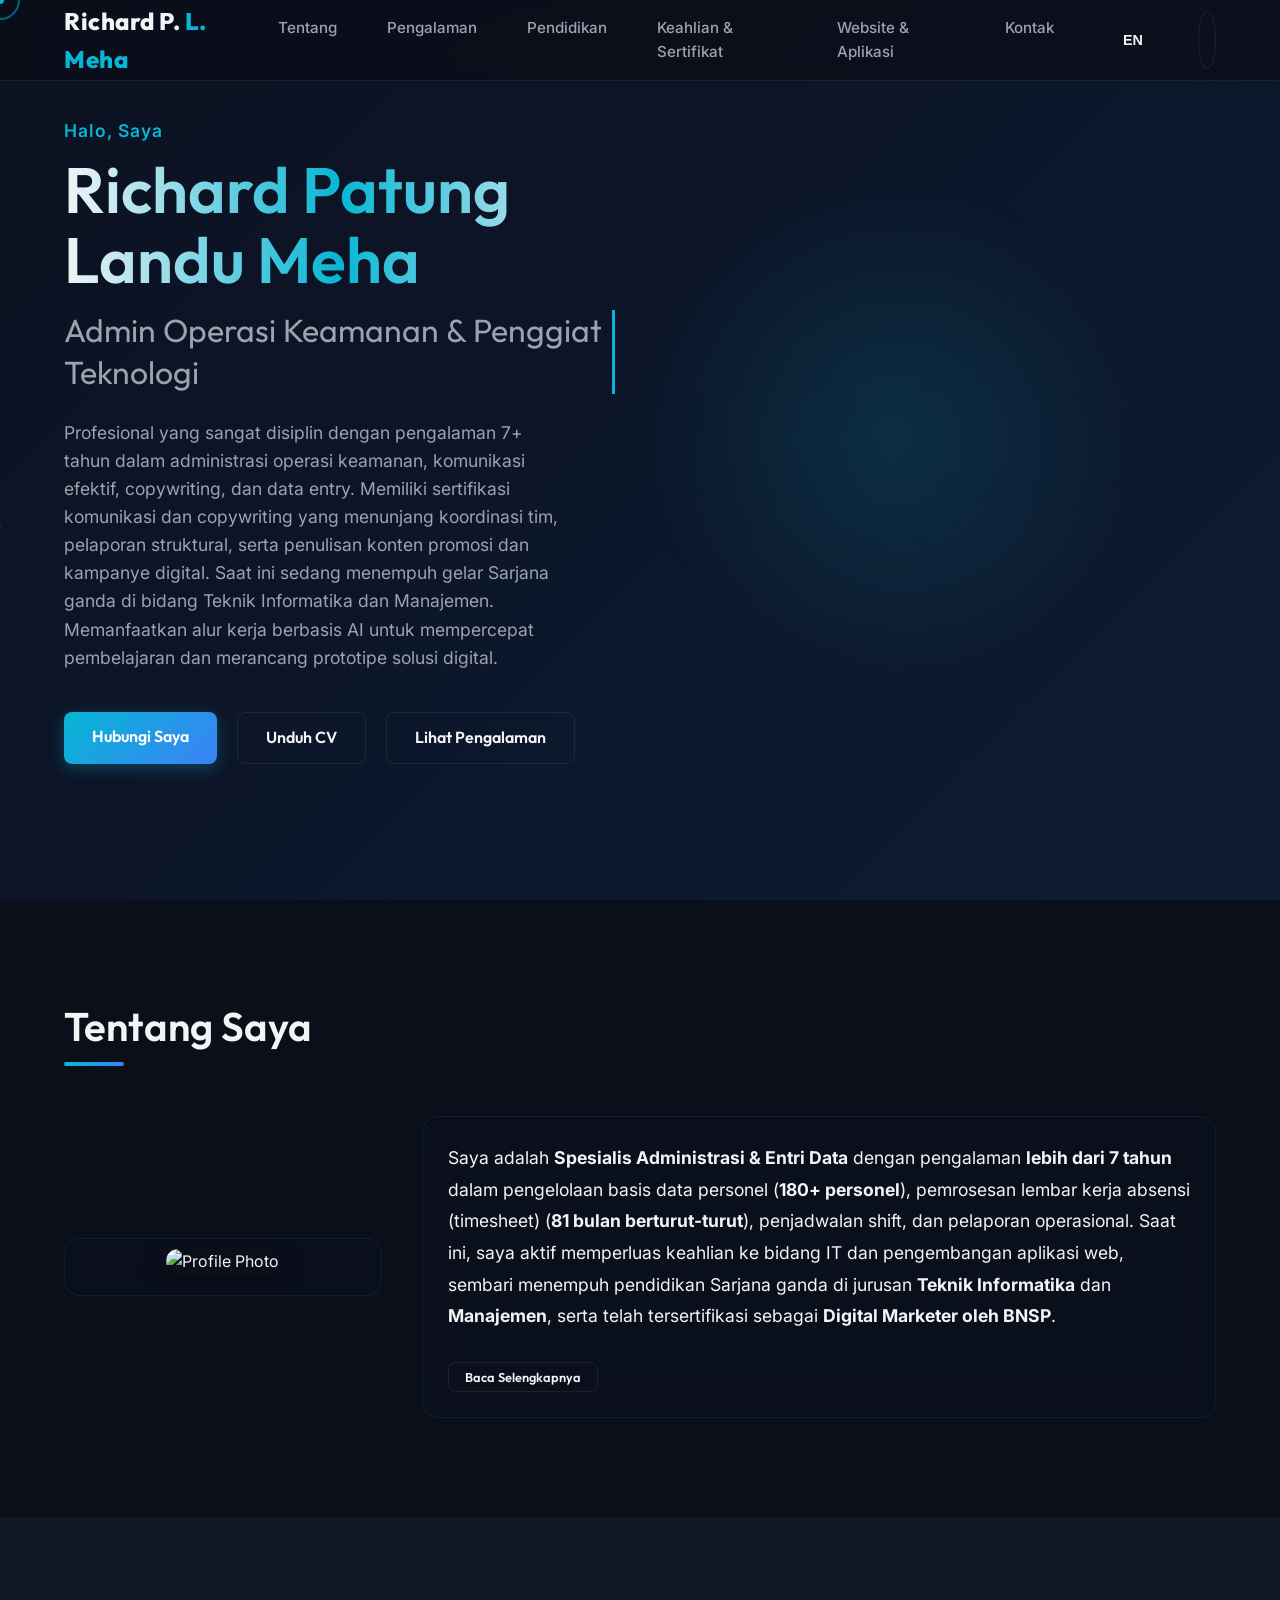
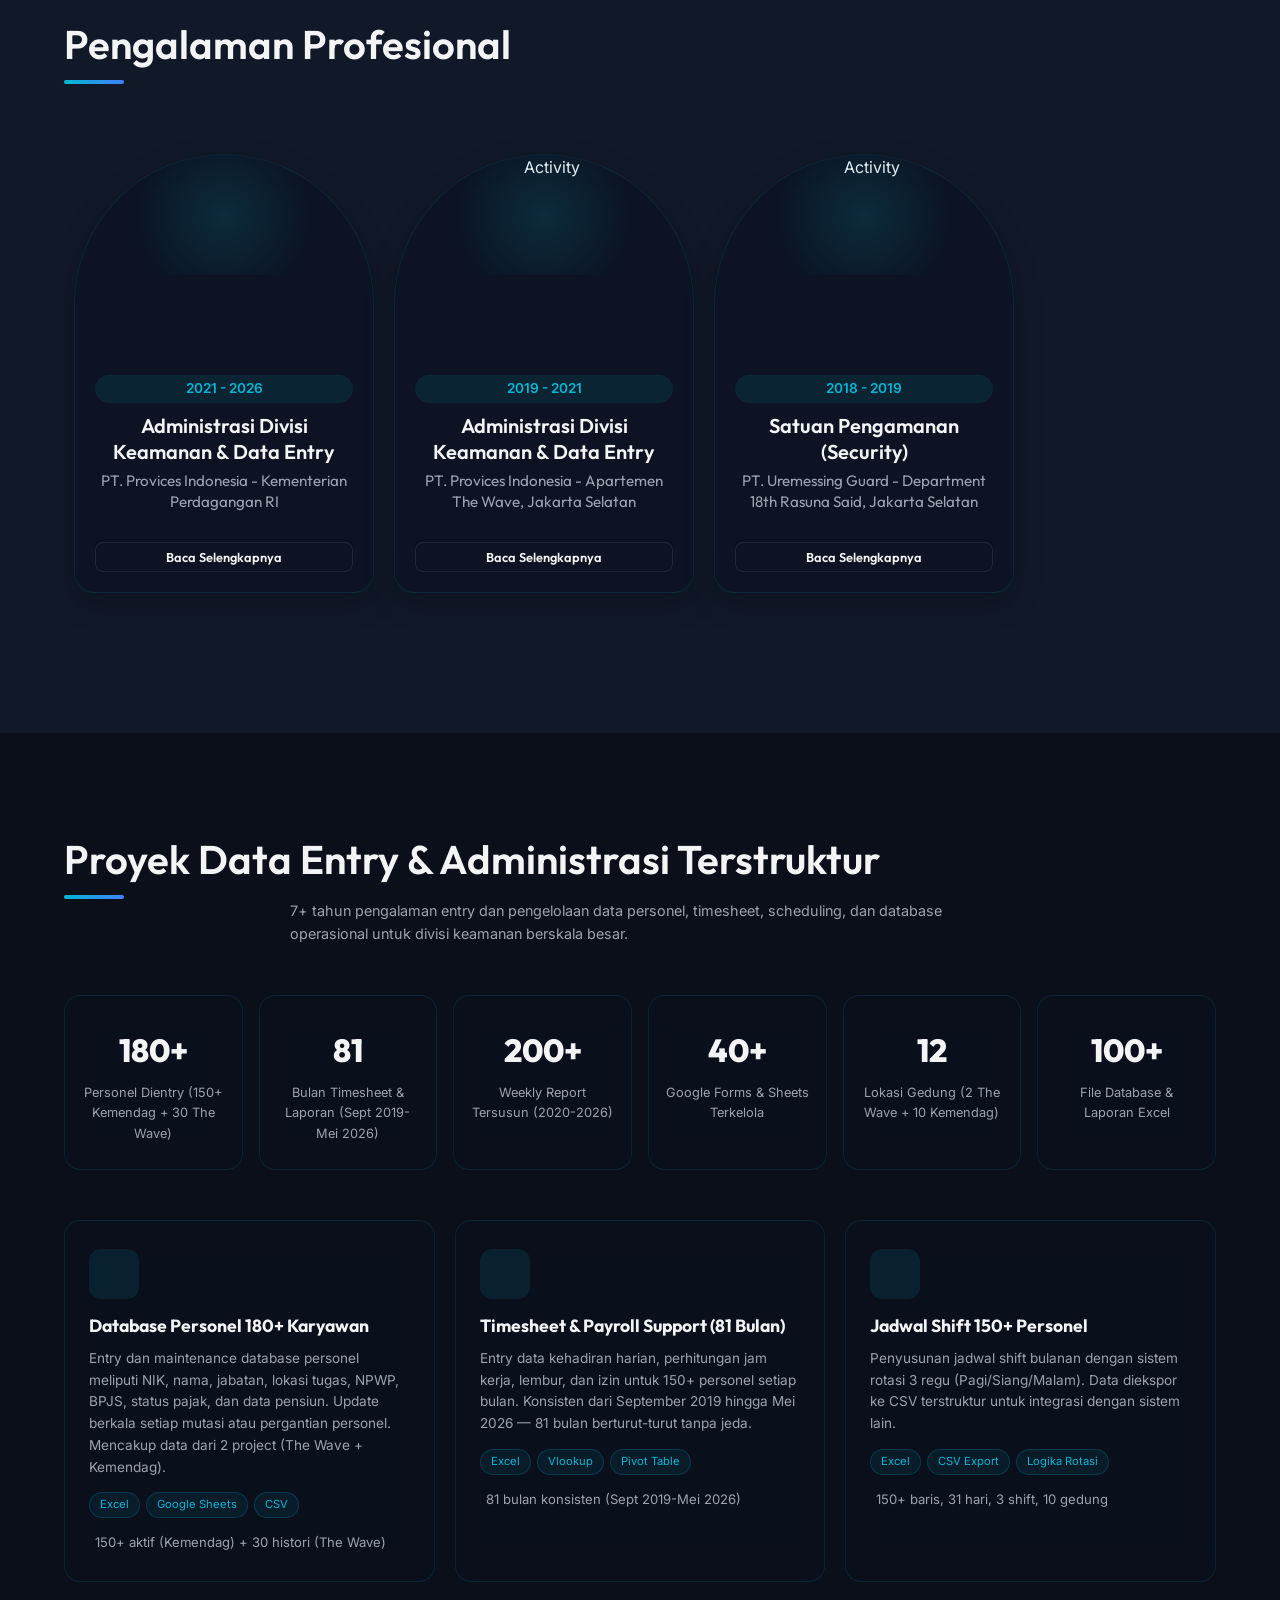
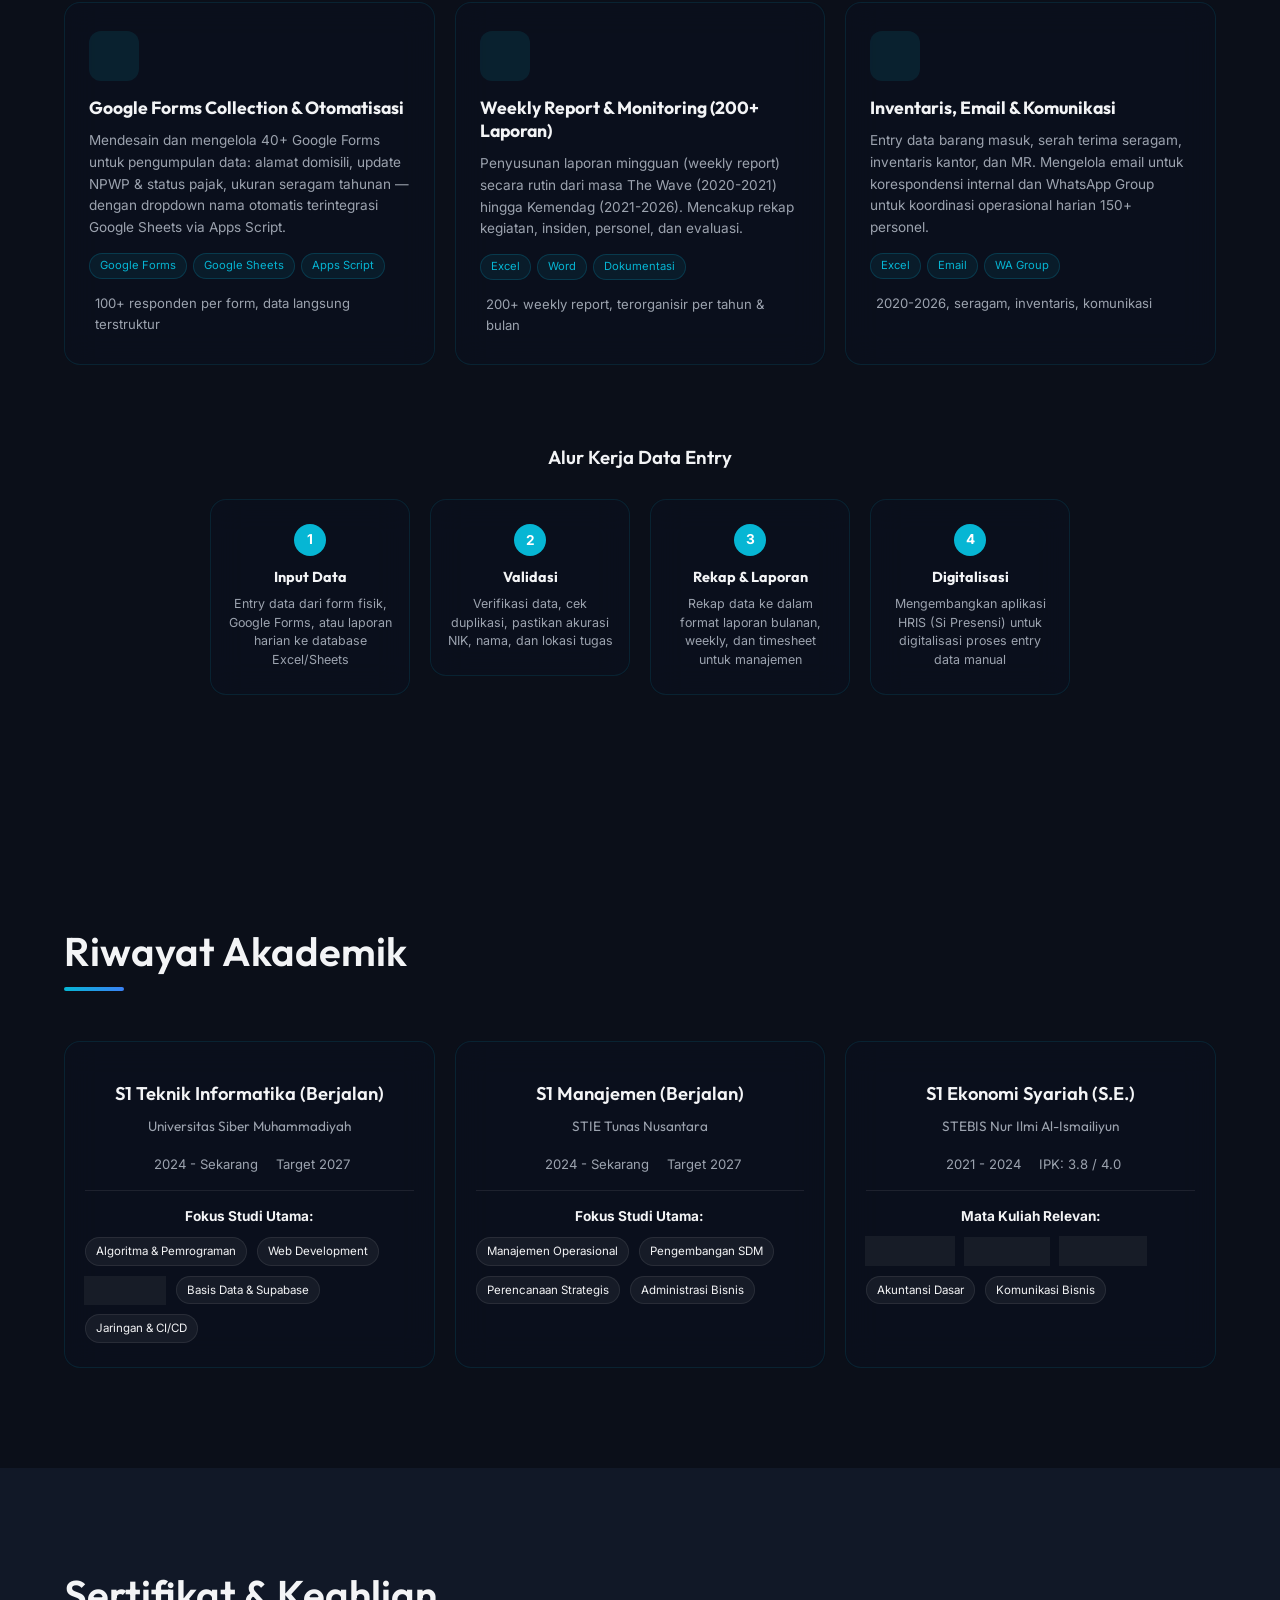
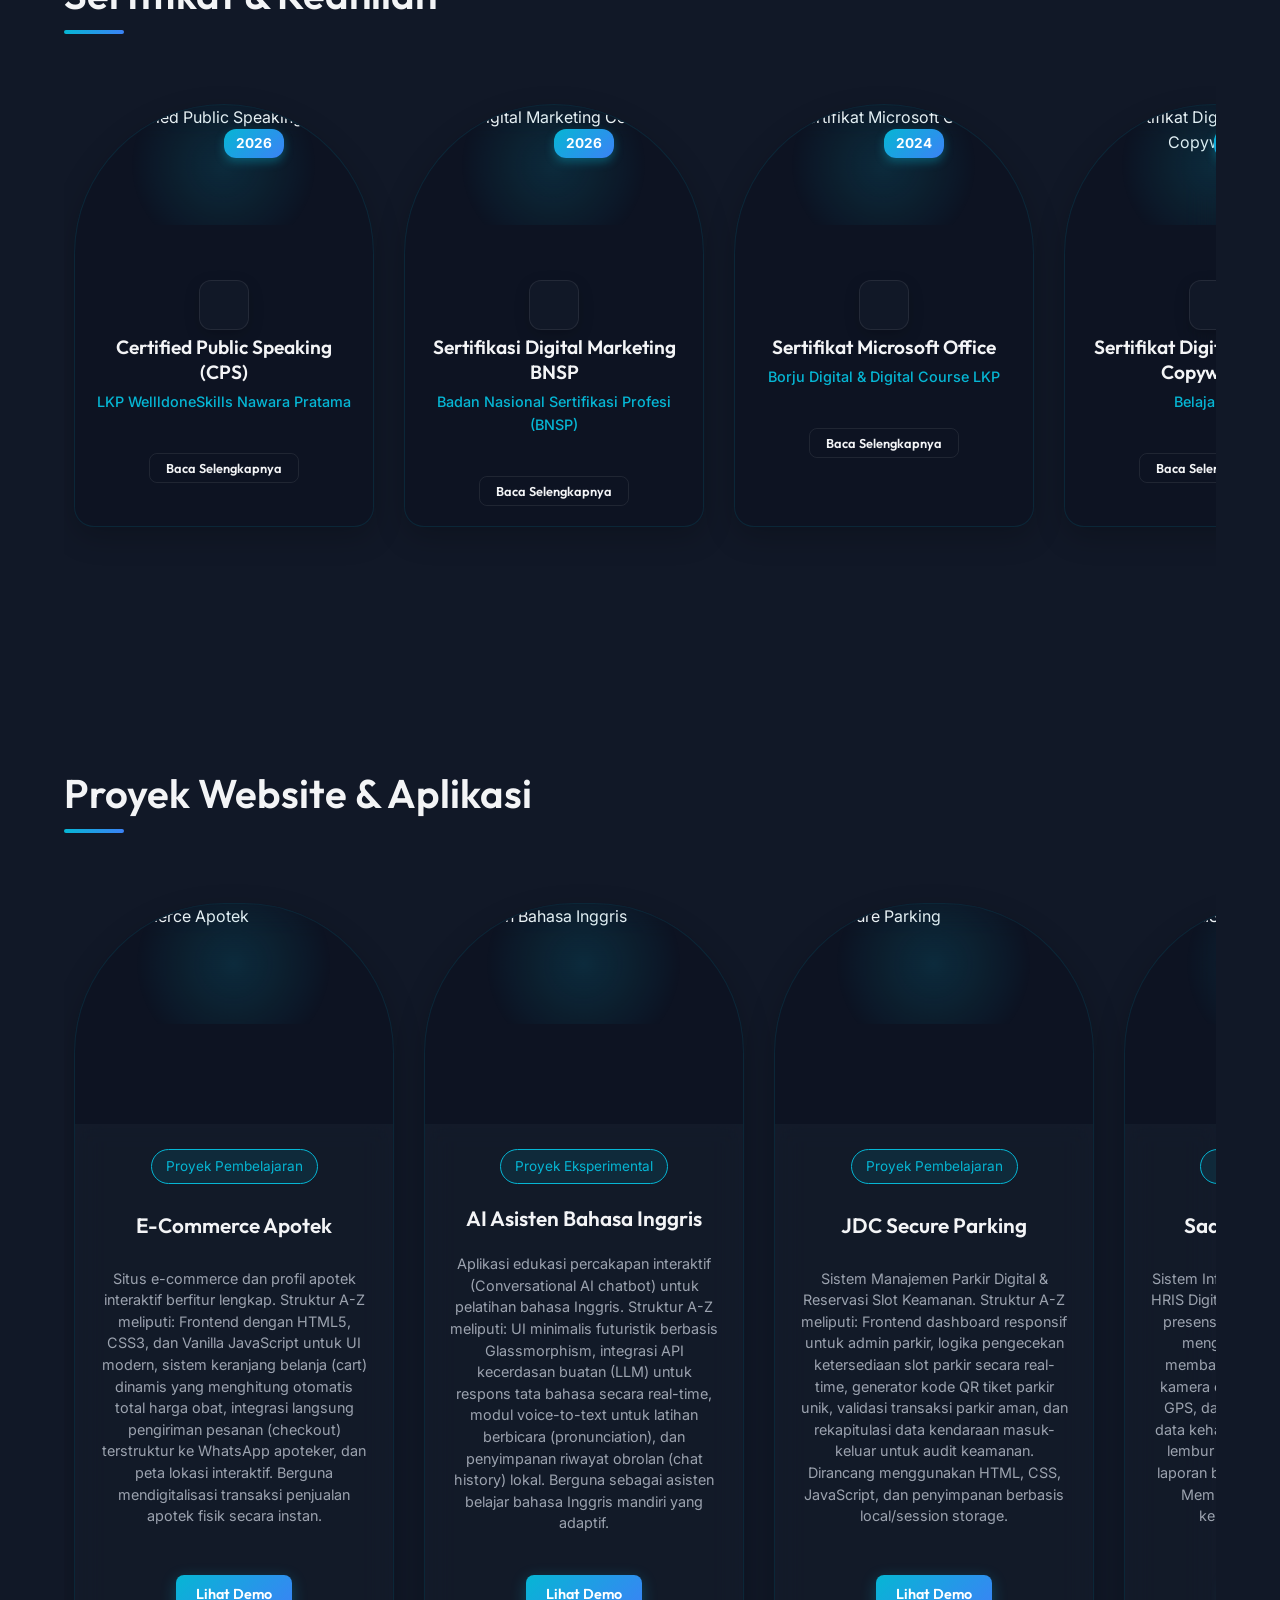
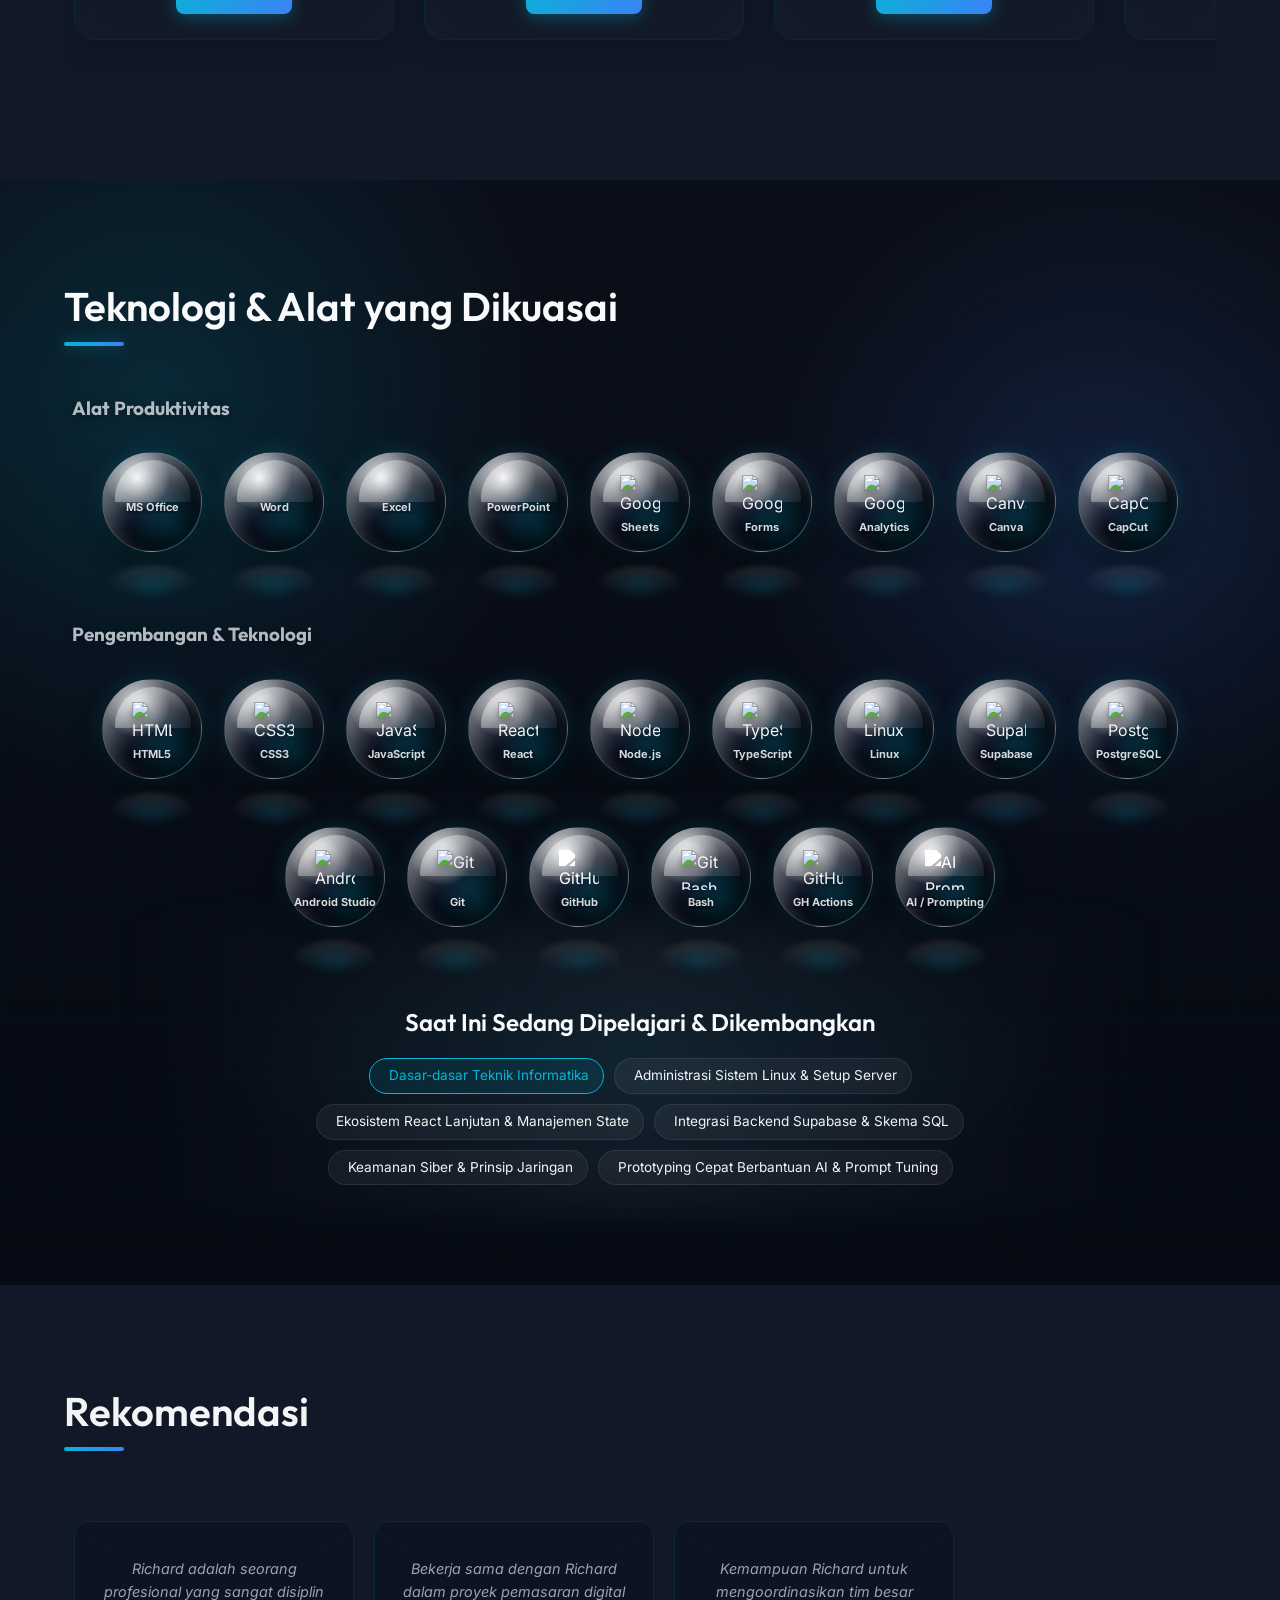
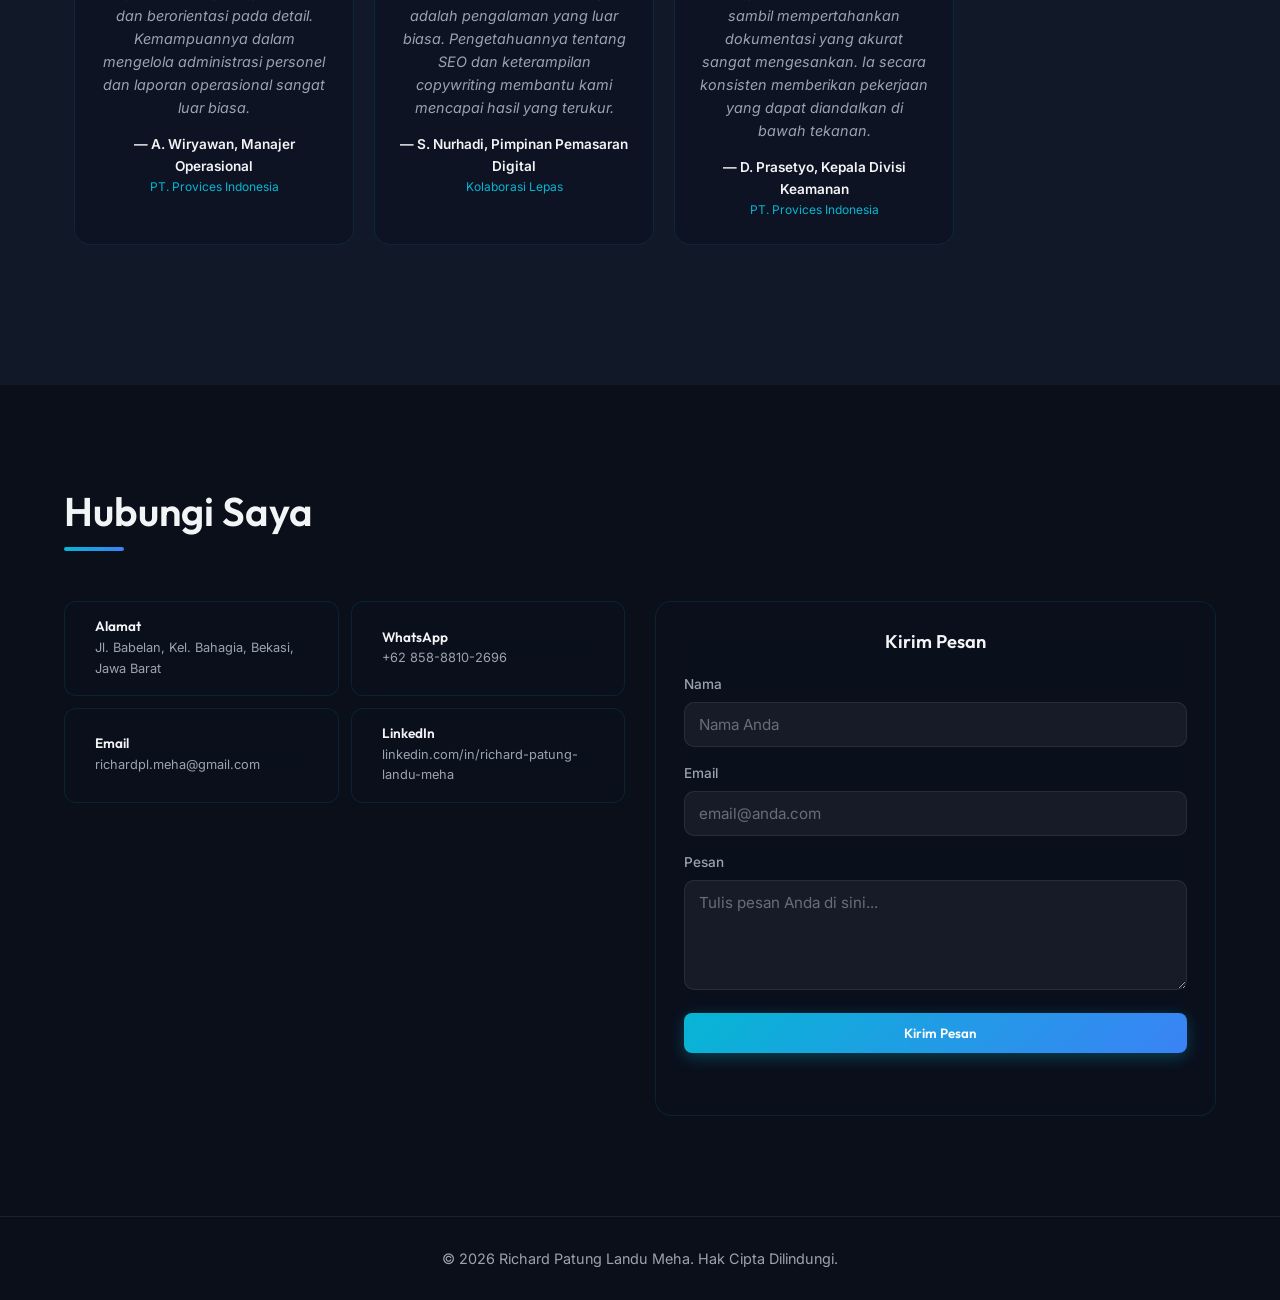
==== index.html @ 4c86d502 "feat: upgrade ATS CV & portfolio with 12 HR review points, single bilingual i18n switcher, explicit " ====
<!DOCTYPE html>
<html lang="id">

<head>
    <meta charset="UTF-8">
    <meta name="viewport" content="width=device-width, initial-scale=1.0">
    <title>Richard Patung Landu Meha — Security Operations Admin &amp; Technology Enthusiast</title>
    <meta name="description" content="Portofolio Richard Patung Landu Meha — Profesional Administrasi Operasional Keamanan, Digital Marketer Tersertifikasi BNSP, dan Penggiat Teknologi. 7+ tahun pengalaman di bidang administrasi operasional, SEO, copywriting & eksplorasi teknologi.">
    <meta name="keywords" content="Richard Patung Landu Meha, administrasi, digital marketing, web developer, portofolio, BNSP, SEO, copywriting, Bekasi">
    <meta name="author" content="Richard Patung Landu Meha">

    <!-- Favicon -->
    <link rel="icon" type="image/svg+xml" href="images/favicon.svg">
    <link rel="apple-touch-icon" href="images/favicon.svg">

    <!-- Open Graph (Facebook, LinkedIn, WhatsApp) -->
    <meta property="og:title" content="Richard Patung Landu Meha — Admin, Digital Marketing &amp; Web Developer">
    <meta property="og:description" content="Profesional Administrasi Perkantoran &amp; Digital Marketer Tersertifikasi BNSP. 7+ tahun pengalaman, ±150 personel dikoordinasi, 6+ sertifikasi.">
    <meta property="og:image" content="https://rihard-cyber.github.io/images/foto-profil.jpg">
    <meta property="og:url" content="https://rihard-cyber.github.io/">
    <meta property="og:type" content="website">
    <meta property="og:locale" content="id_ID">

    <!-- Twitter Card -->
    <meta name="twitter:card" content="summary_large_image">
    <meta name="twitter:title" content="Richard Patung Landu Meha — Admin, Digital Marketing &amp; Web Developer">
    <meta name="twitter:description" content="Profesional Administrasi Perkantoran &amp; Digital Marketer Tersertifikasi BNSP. 7+ tahun pengalaman.">
    <meta name="twitter:image" content="https://rihard-cyber.github.io/images/foto-profil.jpg">

    <!-- PWA -->
    <link rel="manifest" href="manifest.json">
    <meta name="theme-color" content="#06B6D4">
    <meta name="apple-mobile-web-app-capable" content="yes">
    <meta name="mobile-web-app-capable" content="yes">
    <meta name="apple-mobile-web-app-status-bar-style" content="black-translucent">

    <!-- Google Fonts -->
    <link rel="preconnect" href="https://fonts.googleapis.com">
    <link rel="preconnect" href="https://fonts.gstatic.com" crossorigin>
    <link
        href="https://fonts.googleapis.com/css2?family=Inter:wght@300;400;500;600;700&family=Outfit:wght@400;600;800&display=swap"
        rel="stylesheet">
    <!-- CSS -->
    <link rel="stylesheet" href="./style.css">
    <!-- Phosphor Icons (for modern icons) -->
    <script src="https://unpkg.com/@phosphor-icons/web"></script>
    <!-- Devicon Font for beautiful, reliable developer logos -->
    <link rel="stylesheet" href="https://cdn.jsdelivr.net/gh/devicons/devicon@latest/devicon.min.css">
</head>

<body>
    <!-- Background Container (3 Lapis) -->
    <div id="bg-container">
        <canvas id="bg-canvas"></canvas>
    </div>

    <!-- Content Wrapper -->
    <div id="content">

    <!-- Custom Cursor & Scroll Progress -->
    <div class="cursor-dot" data-cursor-dot></div>
    <div class="cursor-outline" data-cursor-outline></div>
    <div class="scroll-progress" id="scroll-progress"></div>

    <!-- Navigation -->
    <header id="navbar">
        <div class="container nav-container">
            <a href="#" class="logo">Richard P. <span>L. Meha</span></a>
            <nav class="nav-links" aria-label="Main navigation">
                <a href="#about" class="nav-link" aria-label="About section">Tentang</a>
                <a href="#experience" class="nav-link" aria-label="Experience section">Pengalaman</a>
                <a href="#education" class="nav-link" aria-label="Education section">Pendidikan</a>
                <a href="#skills" class="nav-link" aria-label="Skills and Certificates section">Keahlian &amp; Sertifikat</a>
                <a href="#websites" class="nav-link" aria-label="Websites and Apps section">Website &amp; Aplikasi</a>
                <a href="#contact" class="nav-link" aria-label="Contact section">Kontak</a>
                <button id="lang-toggle-btn" class="nav-link theme-btn" title="Ganti Bahasa / Switch Language" style="display: inline-flex; align-items: center; gap: 4px; border: none; background: transparent; color: var(--text-primary); cursor: pointer; font-size: 0.9rem; font-weight: 600;">
                    <i class="ph ph-globe"></i><span id="nav-lang-label">EN</span>
                </button>
                <button id="theme-toggle" class="theme-btn" title="Change Theme">
                    <i class="ph ph-moon"></i>
                </button>
            </nav>
            <div class="menu-toggle" id="mobile-menu">
                <i class="ph ph-list"></i>
            </div>
        </div>
    </header>

    <!-- Hero Section -->
    <section id="hero" class="hero section">
        <div class="container hero-content">
            <div class="hero-text fade-in-up">
                <p class="greeting"><span class="lang-id">Halo, Saya</span><span class="lang-en">Hello, I am</span></p>
                <h1 class="name">Richard Patung Landu Meha</h1>
                <h2 class="role"><span class="lang-id">Admin Operasi Keamanan &amp; Penggiat Teknologi</span><span class="lang-en">Security Operations Admin &amp; Technology Enthusiast</span></h2>
                <p class="summary lang-id">Profesional yang sangat disiplin dengan pengalaman 7+ tahun dalam administrasi operasi keamanan, komunikasi efektif, copywriting, dan data entry. Memiliki sertifikasi komunikasi dan copywriting yang menunjang koordinasi tim, pelaporan struktural, serta penulisan konten promosi dan kampanye digital. Saat ini sedang menempuh gelar Sarjana ganda di bidang Teknik Informatika dan Manajemen. Memanfaatkan alur kerja berbasis AI untuk mempercepat pembelajaran dan merancang prototipe solusi digital.</p>
                <p class="summary lang-en">Highly disciplined professional with 7+ years of experience in security operations administration, effective communication, copywriting, and data entry. Holds certifications in communication and copywriting supporting team coordination, structural reporting, and digital promotional campaign writing. Currently pursuing dual Bachelor's degrees in Informatics Engineering and Management, leveraging AI workflows to accelerate learning and build digital prototypes.</p>
                <div class="hero-cta">
                    <a href="#contact" class="btn btn-primary" aria-label="Contact Me"><span class="lang-id">Hubungi Saya</span><span class="lang-en">Contact Me</span></a>
                    <a href="cv-ats.html?print=true" target="_blank" class="btn btn-secondary" aria-label="Download CV" id="cv-hero-btn"><span class="lang-id">Unduh CV</span><span class="lang-en">Download CV</span></a>
                    <a href="#experience" class="btn btn-secondary" aria-label="View Experience"><span class="lang-id">Lihat Pengalaman</span><span class="lang-en">View Experience</span></a>
                </div>
            </div>
            <div class="hero-visual swipe-slider fade-in-up delay-1">
                <div class="glass-card hero-stats glow-border-card"
                    onclick="document.getElementById('experience').scrollIntoView({behavior: 'smooth'})"
                    style="cursor: pointer;">
                    <div class="stat">
                        <i class="ph-fill ph-briefcase"></i>
                        <h3 id="stat-experience" data-label="+ Tahun">7+ Tahun</h3>
                        <p>Pengalaman Kerja</p>
                    </div>
                </div>
                <div class="glass-card hero-stats glow-border-card"
                    onclick="document.getElementById('experience').scrollIntoView({behavior: 'smooth'})"
                    style="cursor: pointer;">
                    <div class="stat">
                        <i class="ph-fill ph-users"></i>
                        <h3>150+</h3>
                        <p>Personel Dikoordinasikan</p>
                    </div>
                </div>
                <div class="glass-card hero-stats glow-border-card"
                    onclick="document.getElementById('skills').scrollIntoView({behavior: 'smooth'})"
                    style="cursor: pointer;">
                    <div class="stat">
                        <i class="ph-fill ph-certificate"></i>
                        <h3 id="stat-certificates">6+</h3>
                        <p>Sertifikasi</p>
                    </div>
                </div>
            </div>
        </div>
        <div class="glow-bg"></div>
    </section>

    <!-- About Section -->
    <section id="about" class="section">
        <div class="container">
            <div class="section-header fade-in">
                <h2>Tentang Saya</h2>
                <div class="divider"></div>
            </div>
            <div class="about-grid fade-in-up">
                <div class="about-photo glass-panel glow-border-card">
                    <img loading="lazy" src="images/foto-profil.jpg" alt="Profile Photo" class="profile-img" style="cursor:pointer;"
                        data-gallery="images/foto-profil.jpg,images/foto-profil-4.mp4"><br>
                    <p style="text-align:center; font-size:0.8rem; margin-top:10px; color:var(--text-secondary);"></p>
                </div>
                <div class="about-text glass-panel glow-border-card">
                    <p>Saya adalah <strong>Spesialis Administrasi &amp; Entri Data</strong> dengan pengalaman <strong>lebih dari 7 tahun</strong> dalam pengelolaan basis data personel (<strong>180+ personel</strong>), pemrosesan lembar kerja absensi (timesheet) (<strong>81 bulan berturut-turut</strong>), penjadwalan shift, dan pelaporan operasional. Saat ini, saya aktif memperluas keahlian ke bidang IT dan pengembangan aplikasi web, sembari menempuh pendidikan Sarjana ganda di jurusan <strong>Teknik Informatika</strong> dan <strong>Manajemen</strong>, serta telah tersertifikasi sebagai <strong>Digital Marketer oleh BNSP</strong>.</p>
                    <div class="expandable-content">
                        <p>Saya memiliki keahlian mendalam dalam mengoperasikan <strong>Microsoft Excel</strong> (seperti fungsi Vlookup, Pivot Tables, dan Validasi Data), <strong>Google Workspace</strong> (Docs, Sheets, Forms, serta Apps Script untuk otomatisasi dropdown), dan telah menyusun lebih dari 200 laporan mingguan maupun bulanan. Selain itu, saya berpengalaman mengoordinasikan operasional lebih dari 150 personel yang tersebar di 10 gedung melalui media email dan komunikasi grup. Saya juga terbiasa merumuskan **Rencana Kerja (Master Plan) bulanan &amp; mingguan**, merancang **Struktur Organisasi operasional**, serta menyusun **Laporan Patroli Sapu Jagat**, **Pemantauan CCTV**, hingga **Resume Laporan Bulanan** komprehensif yang mencakup administrasi BPJS, rotasi personel, evaluasi insiden, serta rekomendasi taktis bagi manajemen.</p>

                        <p>Sebagai pembelajar yang berdisiplin tinggi, saya memanfaatkan alur kerja pengembangan berbantuan AI (<strong>AI-assisted development / Vibe Coding</strong>) untuk membuat prototipe solusi digital secara cepat—salah satunya adalah aplikasi presensi HRIS (Si Presensi) untuk mendigitalisasi entri data kehadiran manual. Saya menggabungkan ketelitian entri data dan logistik operasional dengan teknologi modern untuk menghadirkan solusi yang praktis dan andal.</p>
                        <p>Dalam studi akademik di jurusan <strong>Teknik Informatika</strong> (Universitas Siber Muhammadiyah) dan <strong>Manajemen</strong> (STIE Tunas Nusantara), saya aktif mengeksplorasi ekosistem web modern seperti React, Node.js, Supabase, PostgreSQL, administrasi sistem Linux, hingga alur kerja CI/CD menggunakan GitHub Actions.</p>
                    </div>
                    <button class="btn btn-secondary btn-sm read-more-btn"
                        style="margin-top: 15px; font-size: 0.8rem; padding: 6px 16px;">Baca Selengkapnya</button>
                </div>
            </div>
        </div>
    </section>

    <!-- Experience Section -->
    <section id="experience" class="section bg-alt">
        <div class="container">
            <div class="section-header fade-in">
                <h2>Pengalaman Profesional</h2>
                <div class="divider"></div>
            </div>
            <div class="timeline swipe-slider">
                <!-- Job 3 -->
                <div class="timeline-item fade-in-up">
                    <div class="timeline-content glow-border-card">
                        <div class="job-photo">
                            <img loading="lazy" src="images/pengalaman3-1.jpg"
                                onerror="this.src='https://placehold.co/600x250/1F2937/06B6D4?text=Work+Activity'"
                                alt="Activity" class="exp-img"
                                data-gallery="images/pengalaman3-1.jpg,images/pengalaman3-2.jpg,images/pengalaman3-3.jpg,images/pengalaman3-4.jpg">
                        </div>
                        <span class="timeline-date">2021 - 2026</span>
                        <h3 class="job-title">Administrasi Divisi Keamanan &amp; Data Entry</h3>
                        <h4 class="company">PT. Provices Indonesia - Kementerian Perdagangan RI</h4>
                        <ul class="job-duties expandable-content">
                            <li><strong>Data Entry &amp; Database:</strong> Entry dan pemeliharaan database 150+ personel meliputi NIK, jabatan, lokasi tugas, NPWP, BPJS, dan data pensiun — update berkala setiap mutasi.</li>
                            <li><strong>Scheduling Entry:</strong> Menyusun dan meng-entry jadwal shift bulanan 150+ personel di 10 gedung dengan sistem rotasi 3 regu, diekspor ke CSV terstruktur.</li>
                            <li><strong>Timesheet &amp; Payroll:</strong> Entry data absensi harian dan timesheet bulanan sebagai dasar penggajian — konsisten 81 bulan berturut-turut (Sept 2019-Mei 2026).</li>
                            <li><strong>Google Forms &amp; Otomatisasi:</strong> Mendesain 40+ Google Forms untuk pengumpulan data alamat, NPWP, status pajak, ukuran seragam — dengan dropdown nama otomatis via Apps Script + Google Sheets.</li>
                            <li><strong>Weekly &amp; Monthly Reporting:</strong> Menyusun laporan mingguan dan bulanan selama 81 periode untuk evaluasi manajemen.</li>
                            <li><strong>Monitoring &amp; Komunikasi:</strong> Entry absensi harian, rekap keterlambatan, serta mengelola email dan WhatsApp Group untuk koordinasi operasional.</li>
                        </ul>
                        <button class="btn btn-secondary btn-sm read-more-btn"
                            style="margin-top: 15px; font-size: 0.8rem; padding: 6px 16px;">Baca Selengkapnya</button>
                    </div>
                </div>

                <!-- Job 2 -->
                <div class="timeline-item fade-in-up">
                    <div class="timeline-content glow-border-card">
                        <div class="job-photo">
                            <img loading="lazy" src="images/pengalaman2-1.jpg"
                                onerror="this.src='https://placehold.co/600x250/1F2937/06B6D4?text=Work+Activity'"
                                alt="Activity" class="exp-img"
                                data-gallery="images/pengalaman2-1.jpg,images/pengalaman2-2.jpg,images/pengalaman2-3.jpg,images/pengalaman2-4.jpg">
                        </div>
                        <span class="timeline-date">2019 - 2021</span>
                        <h3 class="job-title">Administrasi Divisi Keamanan &amp; Data Entry</h3>
                        <h4 class="company">PT. Provices Indonesia - Apartemen The Wave, Jakarta Selatan</h4>
                        <ul class="job-duties expandable-content">
                            <li><strong>Data Entry Personel:</strong> Entry dan maintenance database personel (data diri, KTA, BPJS, vaksin, seragam) untuk 30+ anggota security di 2 gedung (Coral &amp; Sand).</li>
                            <li><strong>Timesheet Entry:</strong> Entry data absensi harian dan timesheet bulanan secara akurat dan konsisten selama 2 tahun (2020-2021).</li>
                            <li><strong>Scheduling:</strong> Menyusun jadwal operasional dan rekap kehadiran untuk penggajian karyawan.</li>
                            <li><strong>Weekly &amp; Monthly Reporting:</strong> Menyusun laporan mingguan dan bulanan rutin untuk evaluasi Manajemen properti.</li>
                            <li><strong>Data Inventory:</strong> Entry data serah terima seragam, barang masuk, dan dokumentasi inventaris secara sistematis.</li>
                            <li><strong>Komunikasi &amp; Email:</strong> Mengelola email dan WhatsApp Group untuk koordinasi operasional harian.</li>
                        </ul>
                        <button class="btn btn-secondary btn-sm read-more-btn"
                            style="margin-top: 15px; font-size: 0.8rem; padding: 6px 16px;">Baca Selengkapnya</button>
                    </div>
                </div>

                <!-- Job 1 -->
                <div class="timeline-item fade-in-up">
                    <div class="timeline-content glow-border-card">
                        <div class="job-photo">
                            <img loading="lazy" src="images/pengalaman1-1.jpg"
                                onerror="this.src='https://placehold.co/600x250/1F2937/06B6D4?text=Work+Activity'"
                                alt="Activity" class="exp-img"
                                data-gallery="images/pengalaman1-1.jpg,images/pengalaman1-2.jpg,images/pengalaman1-3.jpg,images/pengalaman1-4.jpg">
                        </div>
                        <span class="timeline-date">2018 - 2019</span>
                        <h3 class="job-title">Satuan Pengamanan (Security)</h3>
                        <h4 class="company">PT. Uremessing Guard - Department 18th Rasuna Said, Jakarta Selatan</h4>
                        <ul class="job-duties expandable-content">
                            <li>Melaksanakan pengamanan area gedung serta menjaga akses masuk dan penerimaan tamu.
                            </li>
                            <li>Melakukan patroli rutin dan memeriksa kondisi area operasional.</li>
                            <li>Memantau aktivitas lingkungan kerja dan mencegah potensi gangguan.</li>
                            <li>Menyusun laporan kegiatan pengamanan melalui Grup WhatsApp untuk pimpinan.</li>
                        </ul>
                        <button class="btn btn-secondary btn-sm read-more-btn"
                            style="margin-top: 15px; font-size: 0.8rem; padding: 6px 16px;">Baca Selengkapnya</button>
                    </div>
                </div>
            </div>
        </div>
    </section>

    <!-- Data Entry Projects Section -->
    <section id="data-projects" class="section">
        <div class="container">
            <div class="section-header fade-in">
                <h2>Proyek Data Entry &amp; Administrasi Terstruktur</h2>
                <div class="divider"></div>
                <p style="color: var(--text-secondary); max-width: 700px; margin: 0 auto; font-size: 0.9rem;">7+ tahun pengalaman entry dan pengelolaan data personel, timesheet, scheduling, dan database operasional untuk divisi keamanan berskala besar.</p>
            </div>

            <div class="data-stats-grid fade-in-up">
                <div class="stat-card glass-panel glow-border-card">
                    <i class="ph-fill ph-users-three stat-icon"></i>
                    <h3 class="stat-number">180+</h3>
                    <p class="stat-label">Personel Dientry (150+ Kemendag + 30 The Wave)</p>
                </div>
                <div class="stat-card glass-panel glow-border-card delay-1">
                    <i class="ph-fill ph-calendar-check stat-icon"></i>
                    <h3 class="stat-number">81</h3>
                    <p class="stat-label">Bulan Timesheet &amp; Laporan (Sept 2019-Mei 2026)</p>
                </div>
                <div class="stat-card glass-panel glow-border-card delay-2">
                    <i class="ph-fill ph-file-text stat-icon"></i>
                    <h3 class="stat-number">200+</h3>
                    <p class="stat-label">Weekly Report Tersusun (2020-2026)</p>
                </div>
                <div class="stat-card glass-panel glow-border-card delay-3">
                    <i class="ph-fill ph-google-logo stat-icon"></i>
                    <h3 class="stat-number">40+</h3>
                    <p class="stat-label">Google Forms &amp; Sheets Terkelola</p>
                </div>
                <div class="stat-card glass-panel glow-border-card delay-4">
                    <i class="ph-fill ph-buildings stat-icon"></i>
                    <h3 class="stat-number">12</h3>
                    <p class="stat-label">Lokasi Gedung (2 The Wave + 10 Kemendag)</p>
                </div>
                <div class="stat-card glass-panel glow-border-card delay-5">
                    <i class="ph-fill ph-database stat-icon"></i>
                    <h3 class="stat-number">100+</h3>
                    <p class="stat-label">File Database &amp; Laporan Excel</p>
                </div>
            </div>

            <div class="data-projects-grid fade-in-up">
                <!-- Project 1 -->
                <div class="data-project-card glass-panel glow-border-card">
                    <div class="dp-icon"><i class="ph-fill ph-identification-card"></i></div>
                    <h3>Database Personel 180+ Karyawan</h3>
                    <p class="dp-desc">Entry dan maintenance database personel meliputi NIK, nama, jabatan, lokasi tugas, NPWP, BPJS, status pajak, dan data pensiun. Update berkala setiap mutasi atau pergantian personel. Mencakup data dari 2 project (The Wave + Kemendag).</p>
                    <div class="dp-tools">
                        <span class="pill">Excel</span>
                        <span class="pill">Google Sheets</span>
                        <span class="pill">CSV</span>
                    </div>
                    <p class="dp-highlight"><i class="ph ph-check-circle" style="color: var(--accent-primary);"></i> 150+ aktif (Kemendag) + 30 histori (The Wave)</p>
                    <div class="dp-preview" style="margin-top: 12px; border-radius: 6px; overflow: hidden; height: 100px; border: 1px solid rgba(255, 255, 255, 0.1);">
                        <img loading="lazy" src="images/excel-database.png" alt="Screenshot Database Excel" class="web-img" data-gallery="images/excel-database.png,images/struktur-organisasi.png" style="width: 100%; height: 100%; object-fit: cover; cursor: pointer;" onerror="this.parentNode.style.display='none'">
                    </div>
                </div>

                <!-- Project 2 -->
                <div class="data-project-card glass-panel glow-border-card delay-1">
                    <div class="dp-icon"><i class="ph-fill ph-clock-counter-clockwise"></i></div>
                    <h3>Timesheet &amp; Payroll Support (81 Bulan)</h3>
                    <p class="dp-desc">Entry data kehadiran harian, perhitungan jam kerja, lembur, dan izin untuk 150+ personel setiap bulan. Konsisten dari September 2019 hingga Mei 2026 — 81 bulan berturut-turut tanpa jeda.</p>
                    <div class="dp-tools">
                        <span class="pill">Excel</span>
                        <span class="pill">Vlookup</span>
                        <span class="pill">Pivot Table</span>
                    </div>
                    <p class="dp-highlight"><i class="ph ph-check-circle" style="color: var(--accent-primary);"></i> 81 bulan konsisten (Sept 2019-Mei 2026)</p>
                    <div class="dp-preview" style="margin-top: 12px; border-radius: 6px; overflow: hidden; height: 100px; border: 1px solid rgba(255, 255, 255, 0.1);">
                        <img loading="lazy" src="images/excel-timesheet.png" alt="Screenshot Timesheet Excel" class="web-img" data-gallery="images/excel-timesheet.png" style="width: 100%; height: 100%; object-fit: cover; cursor: pointer;" onerror="this.parentNode.style.display='none'">
                    </div>
                </div>

                <!-- Project 3 -->
                <div class="data-project-card glass-panel glow-border-card delay-2">
                    <div class="dp-icon"><i class="ph-fill ph-calendar-blank"></i></div>
                    <h3>Jadwal Shift 150+ Personel</h3>
                    <p class="dp-desc">Penyusunan jadwal shift bulanan dengan sistem rotasi 3 regu (Pagi/Siang/Malam). Data diekspor ke CSV terstruktur untuk integrasi dengan sistem lain.</p>
                    <div class="dp-tools">
                        <span class="pill">Excel</span>
                        <span class="pill">CSV Export</span>
                        <span class="pill">Logika Rotasi</span>
                    </div>
                    <p class="dp-highlight"><i class="ph ph-check-circle" style="color: var(--accent-primary);"></i> 150+ baris, 31 hari, 3 shift, 10 gedung</p>
                    <div class="dp-preview" style="margin-top: 12px; border-radius: 6px; overflow: hidden; height: 100px; border: 1px solid rgba(255, 255, 255, 0.1);">
                        <img loading="lazy" src="images/schedule-online.png" alt="Penyusunan Jadwal Shift 150+ Personel" class="web-img" data-gallery="images/schedule-online.png,images/schedule-offline.png,images/master-plan.png" style="width: 100%; height: 100%; object-fit: cover; cursor: pointer;" onerror="this.parentNode.style.display='none'">
                    </div>
                </div>

                <!-- Project 4 -->
                <div class="data-project-card glass-panel glow-border-card delay-3">
                    <div class="dp-icon"><i class="ph-fill ph-google-forms"></i></div>
                    <h3>Google Forms Collection &amp; Otomatisasi</h3>
                    <p class="dp-desc">Mendesain dan mengelola 40+ Google Forms untuk pengumpulan data: alamat domisili, update NPWP &amp; status pajak, ukuran seragam tahunan — dengan dropdown nama otomatis terintegrasi Google Sheets via Apps Script.</p>
                    <div class="dp-tools">
                        <span class="pill">Google Forms</span>
                        <span class="pill">Google Sheets</span>
                        <span class="pill">Apps Script</span>
                    </div>
                    <p class="dp-highlight"><i class="ph ph-check-circle" style="color: var(--accent-primary);"></i> 100+ responden per form, data langsung terstruktur</p>
                    <div class="dp-preview" style="margin-top: 12px; border-radius: 6px; overflow: hidden; height: 100px; border: 1px solid rgba(255, 255, 255, 0.1);">
                        <img loading="lazy" src="images/form-automation-1.png" alt="Otomatisasi Google Forms &amp; Apps Script" class="web-img" data-gallery="images/form-automation-1.png,images/form-automation-2.png,images/form-automation-3.png,images/form-automation-4.png,images/form-automation-5.png" style="width: 100%; height: 100%; object-fit: cover; cursor: pointer;" onerror="this.parentNode.style.display='none'">
                    </div>
                </div>


                <!-- Project 5 -->
                <div class="data-project-card glass-panel glow-border-card delay-4">
                    <div class="dp-icon"><i class="ph-fill ph-clipboard-text"></i></div>
                    <h3>Weekly Report &amp; Monitoring (200+ Laporan)</h3>
                    <p class="dp-desc">Penyusunan laporan mingguan (weekly report) secara rutin dari masa The Wave (2020-2021) hingga Kemendag (2021-2026). Mencakup rekap kegiatan, insiden, personel, dan evaluasi.</p>
                    <div class="dp-tools">
                        <span class="pill">Excel</span>
                        <span class="pill">Word</span>
                        <span class="pill">Dokumentasi</span>
                    </div>
                    <p class="dp-highlight"><i class="ph ph-check-circle" style="color: var(--accent-primary);"></i> 200+ weekly report, terorganisir per tahun &amp; bulan</p>
                    <div class="dp-preview" style="margin-top: 12px; border-radius: 6px; overflow: hidden; height: 100px; border: 1px solid rgba(255, 255, 255, 0.1);">
                        <img loading="lazy" src="images/cctv-report.png" alt="Laporan Pemantauan CCTV &amp; Kegiatan Security" class="web-img" data-gallery="images/cctv-report.png,images/activity-report.png,images/patroli-sapu-jagat.png,images/resume-laporan-1.png,images/resume-laporan-2.png" style="width: 100%; height: 100%; object-fit: cover; cursor: pointer;" onerror="this.parentNode.style.display='none'">
                    </div>
                </div>


                <!-- Project 6 -->
                <div class="data-project-card glass-panel glow-border-card delay-5">
                    <div class="dp-icon"><i class="ph-fill ph-boxes"></i></div>
                    <h3>Inventaris, Email &amp; Komunikasi</h3>
                    <p class="dp-desc">Entry data barang masuk, serah terima seragam, inventaris kantor, dan MR. Mengelola email untuk korespondensi internal dan WhatsApp Group untuk koordinasi operasional harian 150+ personel.</p>
                    <div class="dp-tools">
                        <span class="pill">Excel</span>
                        <span class="pill">Email</span>
                        <span class="pill">WA Group</span>
                    </div>
                    <p class="dp-highlight"><i class="ph ph-check-circle" style="color: var(--accent-primary);"></i> 2020-2026, seragam, inventaris, komunikasi</p>
                </div>
            </div>

            <!-- Data Entry Workflow -->
            <div class="data-workflow fade-in-up">
                <h3 style="text-align: center; margin-bottom: 30px;">Alur Kerja Data Entry</h3>
                <div class="workflow-steps">
                    <div class="workflow-step glass-panel glow-border-card">
                        <div class="step-number">1</div>
                        <i class="ph-fill ph-arrow-square-in"></i>
                        <h4>Input Data</h4>
                        <p>Entry data dari form fisik, Google Forms, atau laporan harian ke database Excel/Sheets</p>
                    </div>
                    <div class="workflow-arrow"><i class="ph-bold ph-arrow-right"></i></div>
                    <div class="workflow-step glass-panel glow-border-card">
                        <div class="step-number">2</div>
                        <i class="ph-fill ph-checks"></i>
                        <h4>Validasi</h4>
                        <p>Verifikasi data, cek duplikasi, pastikan akurasi NIK, nama, dan lokasi tugas</p>
                    </div>
                    <div class="workflow-arrow"><i class="ph-bold ph-arrow-right"></i></div>
                    <div class="workflow-step glass-panel glow-border-card">
                        <div class="step-number">3</div>
                        <i class="ph-fill ph-chart-bar"></i>
                        <h4>Rekap &amp; Laporan</h4>
                        <p>Rekap data ke dalam format laporan bulanan, weekly, dan timesheet untuk manajemen</p>
                    </div>
                    <div class="workflow-arrow"><i class="ph-bold ph-arrow-right"></i></div>
                    <div class="workflow-step glass-panel glow-border-card">
                        <div class="step-number">4</div>
                        <i class="ph-fill ph-rocket-launch"></i>
                        <h4>Digitalisasi</h4>
                        <p>Mengembangkan aplikasi HRIS (Si Presensi) untuk digitalisasi proses entry data manual</p>
                    </div>
                </div>
            </div>
        </div>
    </section>

    <!-- Education Section -->
    <section id="education" class="section">
        <div class="container">
            <div class="section-header fade-in">
                <h2>Riwayat Akademik</h2>
                <div class="divider"></div>
            </div>
            
            <div class="education-grid fade-in-up">
                <!-- Ongoing degree 1: Informatics Engineering -->
                <div class="education-card glass-panel glow-border-card">
                    <div class="edu-header">
                        <i class="ph-fill ph-code edu-icon"></i>
                        <h3 class="degree">S1 Teknik Informatika (Berjalan)</h3>
                        <h4 class="university">Universitas Siber Muhammadiyah</h4>
                    </div>
                    <div class="edu-details">
                        <span class="edu-date"><i class="ph ph-calendar-blank"></i> 2024 - Sekarang</span>
                        <span class="edu-gpa"><i class="ph ph-book-open"></i> Target 2027</span>
                    </div>
                    <div class="edu-courses">
                        <strong>Fokus Studi Utama:</strong>
                        <div class="pill-container">
                            <span class="pill">Algoritma &amp; Pemrograman</span>
                            <span class="pill">Web Development</span>
                            <span class="pill">Linux &amp; Git</span>
                            <span class="pill">Basis Data &amp; Supabase</span>
                            <span class="pill">Jaringan &amp; CI/CD</span>
                        </div>
                    </div>
                </div>

                <!-- Ongoing degree 2: Management -->
                <div class="education-card glass-panel glow-border-card delay-1">
                    <div class="edu-header">
                        <i class="ph-fill ph-chart-line-up edu-icon"></i>
                        <h3 class="degree">S1 Manajemen (Berjalan)</h3>
                        <h4 class="university">STIE Tunas Nusantara</h4>
                    </div>
                    <div class="edu-details">
                        <span class="edu-date"><i class="ph ph-calendar-blank"></i> 2024 - Sekarang</span>
                        <span class="edu-gpa"><i class="ph ph-trend-up"></i> Target 2027</span>
                    </div>
                    <div class="edu-courses">
                        <strong>Fokus Studi Utama:</strong>
                        <div class="pill-container">
                            <span class="pill">Manajemen Operasional</span>
                            <span class="pill">Pengembangan SDM</span>
                            <span class="pill">Perencanaan Strategis</span>
                            <span class="pill">Administrasi Bisnis</span>
                        </div>
                    </div>
                </div>

                <!-- Graduated: STEBIS -->
                <div class="education-card glass-panel glow-border-card delay-2">
                    <div class="edu-header">
                        <i class="ph-fill ph-graduation-cap edu-icon"></i>
                        <h3 class="degree">S1 Ekonomi Syariah (S.E.)</h3>
                        <h4 class="university">STEBIS Nur Ilmi Al-Ismailiyun</h4>
                    </div>
                    <div class="edu-details">
                        <span class="edu-date"><i class="ph ph-calendar-blank"></i> 2021 - 2024</span>
                        <span class="edu-gpa"><i class="ph ph-star"></i> IPK: 3.8 / 4.0</span>
                    </div>
                    <div class="edu-courses">
                        <strong>Mata Kuliah Relevan:</strong>
                        <div class="pill-container">
                            <span class="pill">Administrasi</span>
                            <span class="pill">Manajemen</span>
                            <span class="pill">Operasional</span>
                            <span class="pill">Akuntansi Dasar</span>
                            <span class="pill">Komunikasi Bisnis</span>
                        </div>
                    </div>
                </div>
            </div>
        </div>
    </section>

    <!-- Skills & Certificates Section -->
    <section id="skills" class="section bg-alt">
        <div class="container">
            <div class="section-header fade-in">
                <h2>Sertifikat &amp; Keahlian</h2>
                <div class="divider"></div>
            </div>
            <div class="cert-slider fade-in-up">
                <!-- Cert 1 (2026) -->
                <div class="cert-card glow-border-card">
                    <div class="cert-photo">
                        <img loading="lazy" src="images/Certified Public Speaking (CPS)-1.jpeg" alt="Certified Public Speaking (CPS)"
                            class="cert-img"
                            data-gallery="images/Certified Public Speaking (CPS)-1.jpeg,images/Certified Public Speaking (CPS)-2.jpeg,images/Certified Public Speaking (CPS)-3.jpeg">
                    </div>
                    <div class="cert-icon"><i class="ph ph-megaphone"></i></div>
                    <span class="cert-year">2026</span>
                    <h3>Certified Public Speaking (CPS)</h3>
                    <p class="cert-issuer">LKP WellldoneSkills Nawara Pratama</p>
                    <p class="cert-desc expandable-content"
                        style="margin-top: 10px; font-size: 0.85rem; color: var(--text-secondary); line-height: 1.5; padding: 0 10px;">
                        Dasar-dasar Public Speaking, Teknik Komunikasi Efektif, Penguasaan Panggung, Bahasa Tubuh,
                        Kekuatan Vokal, dan Keterampilan Presentasi.</p>
                    <button class="btn btn-secondary btn-sm read-more-btn"
                        style="margin-top: 15px; font-size: 0.8rem; padding: 6px 16px;">Baca Selengkapnya</button>
                </div>
                <!-- Cert 2 (2026) -->
                <div class="cert-card glow-border-card delay-1">
                    <div class="cert-photo">
                        <img loading="lazy" src="images/BNSP Digital Marketing Certification-1.jpeg"
                            alt="BNSP Digital Marketing Certification" class="cert-img"
                            data-gallery="images/BNSP Digital Marketing Certification-1.jpeg,images/BNSP Digital Marketing Certification-2.jpeg,images/BNSP Digital Marketing Certification-3.jpeg">
                    </div>
                    <div class="cert-icon"><i class="ph ph-rocket-launch"></i></div>
                    <span class="cert-year">2026</span>
                    <h3>Sertifikasi Digital Marketing BNSP</h3>
                    <p class="cert-issuer">Badan Nasional Sertifikasi Profesi (BNSP)</p>
                    <p class="cert-desc expandable-content"
                        style="margin-top: 10px; font-size: 0.85rem; color: var(--text-secondary); line-height: 1.5; padding: 0 10px;">
                        Strategi Pemasaran Digital Komprehensif, SEO/SEM, Manajemen Media Sosial, Analitik,
                        Copywriting Persuasif, dan Optimalisasi Kampanye Berbasis Konversi.</p>
                    <button class="btn btn-secondary btn-sm read-more-btn"
                        style="margin-top: 15px; font-size: 0.8rem; padding: 6px 16px;">Baca Selengkapnya</button>
                </div>
                <!-- Cert 3 (2024) -->
                <div class="cert-card glow-border-card delay-2">
                    <div class="cert-photo">
                        <img loading="lazy" src="images/Sertificate Microsoft Office-1.jpeg" alt="Sertifikat Microsoft Office"
                            class="cert-img"
                            data-gallery="images/Sertificate Microsoft Office-1.jpeg">
                    </div>
                    <div class="cert-icon"><i class="ph ph-microsoft-word-logo"></i></div>
                    <span class="cert-year">2024</span>
                    <h3>Sertifikat Microsoft Office</h3>
                    <p class="cert-issuer">Borju Digital &amp; Digital Course LKP</p>
                    <p class="cert-desc expandable-content"
                        style="margin-top: 10px; font-size: 0.85rem; color: var(--text-secondary); line-height: 1.5; padding: 0 10px;">
                        Manajemen Data, Pelaporan Administratif, Dokumentasi Profesional, Pengembangan Presentasi,
                        &amp; Operasional Kantor Digital.</p>
                    <button class="btn btn-secondary btn-sm read-more-btn"
                        style="margin-top: 15px; font-size: 0.8rem; padding: 6px 16px;">Baca Selengkapnya</button>
                </div>
                <!-- Cert 4 (2024) -->
                <div class="cert-card glow-border-card">
                    <div class="cert-photo">
                        <img loading="lazy" src="images/Sertificate Digital Marketing Copywriting-1.jpeg"
                            alt="Sertifikat Digital Marketing: Copywriting" class="cert-img"
                            data-gallery="images/Sertificate Digital Marketing Copywriting-1.jpeg">
                    </div>
                    <div class="cert-icon"><i class="ph ph-pen-nib"></i></div>
                    <span class="cert-year">2024</span>
                    <h3>Sertifikat Digital Marketing: Copywriting</h3>
                    <p class="cert-issuer">Belajar Skill</p>
                    <p class="cert-desc expandable-content"
                        style="margin-top: 10px; font-size: 0.85rem; color: var(--text-secondary); line-height: 1.5; padding: 0 10px;">
                        Copywriting, Penulisan Konten, SEO Dasar, Pemasaran Media Sosial, Pembuatan Konten Promosi,
                        Strategi Branding, &amp; Kampanye Digital.</p>
                    <button class="btn btn-secondary btn-sm read-more-btn"
                        style="margin-top: 15px; font-size: 0.8rem; padding: 6px 16px;">Baca Selengkapnya</button>
                </div>
                <!-- Cert 5 (2021) -->
                <div class="cert-card glow-border-card delay-1">
                    <div class="cert-photo">
                        <img loading="lazy" src="images/Microsoft Office Admin Kantor-1.jpeg" alt="Microsoft Office Admin Kantor"
                            class="cert-img"
                            data-gallery="images/Microsoft Office Admin Kantor-1.jpeg">
                    </div>
                    <div class="cert-icon"><i class="ph ph-desktop"></i></div>
                    <span class="cert-year">2021</span>
                    <h3>Admin Microsoft Office</h3>
                    <p class="cert-issuer">Sans Smart</p>
                    <p class="cert-desc expandable-content"
                        style="margin-top: 10px; font-size: 0.85rem; color: var(--text-secondary); line-height: 1.5; padding: 0 10px;">
                        Administrasi Perkantoran, Pengolahan Data Excel, Surat &amp; Dokumen, Arsip Digital, Laporan, &amp;
                        Google Workspace.</p>
                    <button class="btn btn-secondary btn-sm read-more-btn"
                        style="margin-top: 15px; font-size: 0.8rem; padding: 6px 16px;">Baca Selengkapnya</button>
                </div>
                <!-- Cert 6 (2020) -->
                <div class="cert-card glow-border-card delay-2">
                    <div class="cert-photo">
                        <img loading="lazy" src="images/Sertifikat Beladiri Ijazah Karate-1.jpeg" alt="Sertifikat Bela Diri Karate"
                            class="cert-img"
                            data-gallery="images/Sertifikat Beladiri Ijazah Karate-1.jpeg,images/Sertifikat Beladiri Ijazah Karate-2.jpeg">
                    </div>
                    <div class="cert-icon"><i class="ph ph-shield-chevron"></i></div>
                    <span class="cert-year">2020</span>
                    <h3>Sertifikat Bela Diri Karate</h3>
                    <p class="cert-issuer">PT. Provices Group</p>
                    <p class="cert-desc expandable-content"
                        style="margin-top: 10px; font-size: 0.85rem; color: var(--text-secondary); line-height: 1.5; padding: 0 10px;">
                        Teknik Bela Diri, Daya Tahan Fisik &amp; Mental, Refleks, &amp; Manajemen Konflik Cepat Dasar.</p>
                    <button class="btn btn-secondary btn-sm read-more-btn"
                        style="margin-top: 15px; font-size: 0.8rem; padding: 6px 16px;">Baca Selengkapnya</button>
                </div>
                <!-- Cert 7 (2019) -->
                <div class="cert-card glow-border-card">
                    <div class="cert-photo">
                        <img loading="lazy" src="images/Sertifikat Ijazah Gada Pratama-1.jpeg" alt="Sertifikat Gada Pratama"
                            class="cert-img"
                            data-gallery="images/Sertifikat Ijazah Gada Pratama-1.jpeg,images/Sertifikat Ijazah Gada Pratama-2.jpeg">
                    </div>
                    <div class="cert-icon"><i class="ph ph-shield-check"></i></div>
                    <span class="cert-year">2019</span>
                    <h3>Sertifikat Gada Pratama</h3>
                    <p class="cert-issuer">PT. Evan Putra Jaya</p>
                    <p class="cert-desc expandable-content"
                        style="margin-top: 10px; font-size: 0.85rem; color: var(--text-secondary); line-height: 1.5; padding: 0 10px;">
                        Keamanan Dasar, Prosedur Pengamanan, Akses Tamu, Pemecahan Masalah Lapangan, Kerja Sama Tim, Kedisiplinan &amp;
                        SOP.</p>
                    <button class="btn btn-secondary btn-sm read-more-btn"
                        style="margin-top: 15px; font-size: 0.8rem; padding: 6px 16px;">Baca Selengkapnya</button>
                </div>
            </div>
        </div>
    </section>

    <!-- Website Portfolio Section -->
    <section id="websites" class="section bg-alt">
        <div class="container">
            <div class="section-header fade-in">
                <h2>Proyek Website &amp; Aplikasi</h2>
                <div class="divider"></div>
            </div>
            <div class="web-portfolio-container fade-in-up">
                <div class="web-slider">
                    <!-- Project 1 -->
                    <div class="web-card glow-border-card">
                        <div class="web-image-container">
                            <img loading="lazy" src="images/pharmacy-ecommerce.png"
                                alt="E-Commerce Apotek" class="web-img" data-gallery="images/pharmacy-ecommerce.png">
                            <div class="web-img-overlay">
                                <i class="ph ph-magnifying-glass-plus"></i>
                            </div>
                        </div>
                        <div class="web-info">
                            <span class="pill" style="background: rgba(6, 182, 212, 0.1); border-color: var(--accent-primary); color: var(--accent-primary); margin-bottom: 10px;">Proyek Pembelajaran</span>
                            <h3>E-Commerce Apotek</h3>
                            <p>Situs e-commerce dan profil apotek interaktif berfitur lengkap. Struktur A-Z meliputi: Frontend dengan HTML5, CSS3, dan Vanilla JavaScript untuk UI modern, sistem keranjang belanja (cart) dinamis yang menghitung otomatis total harga obat, integrasi langsung pengiriman pesanan (checkout) terstruktur ke WhatsApp apoteker, dan peta lokasi interaktif. Berguna mendigitalisasi transaksi penjualan apotek fisik secara instan.</p>
                            <a href="https://rihard-cyber.github.io/toko-obat-sumber-sehat/Apotek/" target="_blank"
                                rel="noopener noreferrer" class="btn btn-primary"
                                style="margin-top: 15px; padding: 8px 20px; font-size: 0.9rem;">Lihat Demo</a>
                        </div>
                    </div>
                    <!-- Project 2 (AI English App) -->
                    <div class="web-card glow-border-card">
                        <div class="web-image-container">
                            <img loading="lazy" src="images/ai-english.png"
                                alt="AI Asisten Bahasa Inggris" class="web-img" data-gallery="images/ai-english.png">
                            <div class="web-img-overlay">
                                <i class="ph ph-magnifying-glass-plus"></i>
                            </div>
                        </div>
                        <div class="web-info">
                            <span class="pill" style="background: rgba(6, 182, 212, 0.1); border-color: var(--accent-primary); color: var(--accent-primary); margin-bottom: 10px;">Proyek Eksperimental</span>
                            <h3>AI Asisten Bahasa Inggris</h3>
                            <p>Aplikasi edukasi percakapan interaktif (Conversational AI chatbot) untuk pelatihan bahasa Inggris. Struktur A-Z meliputi: UI minimalis futuristik berbasis Glassmorphism, integrasi API kecerdasan buatan (LLM) untuk respons tata bahasa secara real-time, modul voice-to-text untuk latihan berbicara (pronunciation), dan penyimpanan riwayat obrolan (chat history) lokal. Berguna sebagai asisten belajar bahasa Inggris mandiri yang adaptif.</p>
                            <a href="https://rihard-cyber.github.io/app-Ai-RIchard-English/" target="_blank"
                                rel="noopener noreferrer" class="btn btn-primary"
                                style="margin-top: 15px; padding: 8px 20px; font-size: 0.9rem;">Lihat Demo</a>
                        </div>
                    </div>
                    <!-- Project 3 (Secure Parking) -->
                    <div class="web-card glow-border-card">
                        <div class="web-image-container">
                            <img loading="lazy" src="images/secure-parking.png"
                                alt="JDC Secure Parking" class="web-img" data-gallery="images/secure-parking.png">
                            <div class="web-img-overlay">
                                <i class="ph ph-magnifying-glass-plus"></i>
                            </div>
                        </div>
                        <div class="web-info">
                            <span class="pill" style="background: rgba(6, 182, 212, 0.1); border-color: var(--accent-primary); color: var(--accent-primary); margin-bottom: 10px;">Proyek Pembelajaran</span>
                            <h3>JDC Secure Parking</h3>
                            <p>Sistem Manajemen Parkir Digital &amp; Reservasi Slot Keamanan. Struktur A-Z meliputi: Frontend dashboard responsif untuk admin parkir, logika pengecekan ketersediaan slot parkir secara real-time, generator kode QR tiket parkir unik, validasi transaksi parkir aman, dan rekapitulasi data kendaraan masuk-keluar untuk audit keamanan. Dirancang menggunakan HTML, CSS, JavaScript, dan penyimpanan berbasis local/session storage.</p>
                            <a href="https://rihard-cyber.github.io/jdc-parking/" target="_blank"
                                rel="noopener noreferrer" class="btn btn-primary"
                                style="margin-top: 15px; padding: 8px 20px; font-size: 0.9rem;">Lihat Demo</a>
                        </div>
                    </div>
                    <!-- Project 4 (SaaS HRIS Presensi) -->
                    <div class="web-card glow-border-card">
                        <div class="web-image-container">
                            <img loading="lazy" src="images/hris-presensi.png"
                                alt="SaaS HRIS Si Presensi" class="web-img" data-gallery="images/hris-presensi.png">
                            <div class="web-img-overlay">
                                <i class="ph ph-magnifying-glass-plus"></i>
                            </div>
                        </div>
                        <div class="web-info">
                            <span class="pill" style="background: rgba(6, 182, 212, 0.1); border-color: var(--accent-primary); color: var(--accent-primary); margin-bottom: 10px;">Proyek Eksperimental</span>
                            <h3>SaaS HRIS Si Presensi</h3>
                            <p>Sistem Informasi Manajemen Absensi &amp; HRIS Digital. Struktur A-Z meliputi: Peta presensi berbasis GPS (Geofencing) menggunakan LeafletJS untuk membatasi radius absen karyawan, kamera capture kehadiran anti-mock GPS, dashboard admin untuk rekap data kehadiran harian dan perhitungan lembur otomatis, serta fitur ekspor laporan bulanan ke format Excel/CSV. Mempercepat rekonsiliasi data kehadiran 150+ personel.</p>
                            <a href="https://rihard-cyber.github.io/Aplikasi_Absensi/" target="_blank"
                                rel="noopener noreferrer" class="btn btn-primary"
                                style="margin-top: 15px; padding: 8px 20px; font-size: 0.9rem;">Lihat Demo</a>
                        </div>
                    </div>
                    <!-- Project 5 (Digital Marketing Landing Page) -->
                    <div class="web-card glow-border-card">
                        <div class="web-image-container">
                            <img loading="lazy" src="images/digital-marketing.png"
                                alt="Landing Page Digital Marketing" class="web-img" data-gallery="images/digital-marketing.png">
                            <div class="web-img-overlay">
                                <i class="ph ph-magnifying-glass-plus"></i>
                            </div>
                        </div>
                        <div class="web-info">
                            <span class="pill" style="background: rgba(6, 182, 212, 0.1); border-color: var(--accent-primary); color: var(--accent-primary); margin-bottom: 10px;">Proyek Pribadi</span>
                            <h3>Landing Page Digital Marketing</h3>
                            <p>Landing page promosi premium yang dioptimalkan untuk performa tinggi &amp; konversi leads. Struktur A-Z meliputi: Desain visual interaktif dengan Vanilla CSS, struktur SEO semantik (heading h1-h6) untuk indeks maksimal mesin pencari Google, optimasi kompresi gambar agar loading speed di bawah 1.5 detik, penulisan copy persuasif (copywriting AIDA), dan integrasi form prospek klien. Terbukti meningkatkan visibilitas digital produk.</p>
                            <a href="https://rihard-cyber.github.io/LANDING-PAGE-DIGITAL-MARKETING/" target="_blank"
                                rel="noopener noreferrer" class="btn btn-primary"
                                style="margin-top: 15px; padding: 8px 20px; font-size: 0.9rem;">Lihat Demo</a>
                        </div>
                    </div>

                    <!-- Project 6 (Modern Portfolio) -->
                    <div class="web-card glow-border-card">
                        <div class="web-image-container">
                            <img loading="lazy" src="images/modern-portfolio.png"
                                alt="Website Portofolio Modern" class="web-img" data-gallery="images/modern-portfolio.png">
                            <div class="web-img-overlay">
                                <i class="ph ph-magnifying-glass-plus"></i>
                            </div>
                        </div>
                        <div class="web-info">
                            <span class="pill" style="background: rgba(6, 182, 212, 0.1); border-color: var(--accent-primary); color: var(--accent-primary); margin-bottom: 10px;">Proyek Pribadi</span>
                            <h3>Portofolio Modern</h3>
                            <p>Portofolio pribadi bertema glassmorphism yang responsif dengan beralih banyak tema, pelacakan kursor kustom, dan galeri interaktif.</p>
                            <a href="https://rihard-cyber.github.io/richard-portfoliofulleng/" target="_blank"
                                rel="noopener noreferrer" class="btn btn-primary"
                                style="margin-top: 15px; padding: 8px 20px; font-size: 0.9rem;">Lihat Demo</a>
                        </div>
                    </div>
                    <!-- Project 7 (SMP-JDC) -->
                    <div class="web-card glow-border-card">
                        <div class="web-image-container">
                            <img loading="lazy" src="images/smpjdc-logo.png"
                                alt="SMP-JDC" class="web-img" data-gallery="images/smpjdc-logo.png">
                            <div class="web-img-overlay">
                                <i class="ph ph-magnifying-glass-plus"></i>
                            </div>
                        </div>
                        <div class="web-info">
                            <span class="pill" style="background: rgba(6, 182, 212, 0.1); border-color: var(--accent-primary); color: var(--accent-primary); margin-bottom: 10px;">Proyek Produksi</span>
                            <h3>SMP-JDC: Patroli Barcode, Pelaporan &amp; Komplain QR</h3>
                            <p>Satu aplikasi all-in-one yang saat ini <strong>aktif berjalan dengan 21+ pengguna harian (tim security)</strong> di Jakarta Design Center dengan 3 fungsi utama: (1) Patroli barcode (scan QR di 26 titik); (2) Pelaporan real-time ke dashboard Admin, SPV, dan Manajemen (tanpa buku mutasi manual); (3) Tiket &amp; komplain QR pengunjung, tamu, tenant, dan sorum tanpa login. Dilengkapi GPS anti-fraud, tombol SOS darurat dengan sirine, backup offline, dan build Android native via Capacitor.</p>
                            <a href="https://rihard-cyber.github.io/SMP-JDC/" target="_blank"
                                rel="noopener noreferrer" class="btn btn-primary"
                                style="margin-top: 15px; padding: 8px 20px; font-size: 0.9rem;">Lihat Demo</a>
                        </div>
                    </div>
                    <!-- Project 8 (PT. Citra Dermaga Perkasa Logistik) -->
                    <div class="web-card glow-border-card">
                        <div class="web-image-container">
                            <img loading="lazy" src="images/citra-dermaga.png"
                                alt="PT. Citra Dermaga Perkasa Logistik" class="web-img" data-gallery="images/citra-dermaga.png">
                            <div class="web-img-overlay">
                                <i class="ph ph-magnifying-glass-plus"></i>
                            </div>
                        </div>
                        <div class="web-info">
                            <span class="pill" style="background: rgba(6, 182, 212, 0.1); border-color: var(--accent-primary); color: var(--accent-primary); margin-bottom: 10px;">Proyek Produksi</span>
                            <h3>Website Profil Perusahaan — PT. Citra Dermaga Perkasa Logistik</h3>
                            <p>Website profil perusahaan resmi untuk bisnis logistik maritim dan pengiriman barang. Struktur A-Z meliputi: Frontend responsif yang dirancang dengan HTML5 &amp; CSS3 modern untuk menampilkan armada dan layanan pengiriman logistik, Vanilla JS untuk navigasi dan galeri interaktif, serta di-deploy menggunakan GitHub Pages. Berguna meningkatkan kehadiran digital dan kredibilitas bisnis logistik perusahaan.</p>
                            <a href="https://rihard-cyber.github.io/website-PT.-Citra-Dermaga-Perkasa-Logistik/" target="_blank"
                                rel="noopener noreferrer" class="btn btn-primary"
                                style="margin-top: 15px; padding: 8px 20px; font-size: 0.9rem;">Lihat Demo</a>
                        </div>
                    </div>
                </div>
            </div>
        </div>
    </section>

    <!-- Tech Stack & Tools Explored Section -->
    <section id="tools" class="section">
        <div class="container">
            <div class="section-header fade-in">
                <h2>Teknologi &amp; Alat yang Dikuasai</h2>
                <div class="divider"></div>
            </div>

            <div class="tools-category fade-in-up">
                <h3 class="tools-subheading">
                    <i class="ph ph-squares-four" style="margin-right: 8px;"></i>Alat Produktivitas
                </h3>
                <div class="tools-grid">
                    <div class="tool-item" title="MS Office — Daily Use">
                        <i class="ph-fill ph-windows-logo" style="font-size: 40px; color: #00A4EF;"></i>
                        <span class="tool-label">MS Office</span>
                    </div>
                    <div class="tool-item" title="Microsoft Word — Document &amp; Reporting">
                        <i class="ph-fill ph-file-doc" style="font-size: 40px; color: #2B579A;"></i>
                        <span class="tool-label">Word</span>
                    </div>
                    <div class="tool-item" title="Microsoft Excel — Data &amp; Reporting">
                        <i class="ph-fill ph-file-csv" style="font-size: 40px; color: #217346;"></i>
                        <span class="tool-label">Excel</span>
                    </div>
                    <div class="tool-item" title="Microsoft PowerPoint — Presentation">
                        <i class="ph-fill ph-presentation-chart" style="font-size: 40px; color: #B7472A;"></i>
                        <span class="tool-label">PowerPoint</span>
                    </div>
                    <div class="tool-item" title="Google Sheets — Data Collaboration">
                        <img loading="lazy" src="https://cdn.simpleicons.org/googlesheets" alt="Google Sheets">
                        <span class="tool-label">Sheets</span>
                    </div>
                    <div class="tool-item" title="Google Forms — Data Collection">
                        <img loading="lazy" src="https://cdn.simpleicons.org/googleforms" alt="Google Forms">
                        <span class="tool-label">Forms</span>
                    </div>
                    <div class="tool-item" title="Google Analytics — Traffic Analysis">
                        <img loading="lazy" src="https://cdn.simpleicons.org/googleanalytics" alt="Google Analytics">
                        <span class="tool-label">Analytics</span>
                    </div>
                    <div class="tool-item" title="Canva — Graphic Design">
                        <img loading="lazy" src="images/canva-logo.svg" alt="Canva" width="40" height="40">
                        <span class="tool-label">Canva</span>
                    </div>
                    <div class="tool-item" title="CapCut — Video Editing">
                        <img loading="lazy" src="images/capcut-logo.svg" alt="CapCut" width="40" height="40">
                        <span class="tool-label">CapCut</span>
                    </div>
                </div>
            </div>

            <div class="tools-category fade-in-up" style="margin-top: 40px;">
                <h3 class="tools-subheading">
                    <i class="ph ph-code" style="margin-right: 8px;"></i>Pengembangan &amp; Teknologi
                </h3>
                <div class="tools-grid">
                    <div class="tool-item" title="HTML5 — Structured markup">
                        <img loading="lazy" src="https://cdn.simpleicons.org/html5" alt="HTML5">
                        <span class="tool-label">HTML5</span>
                    </div>
                    <div class="tool-item" title="CSS3 — Styling &amp; responsive design">
                        <img loading="lazy" src="https://cdn.jsdelivr.net/gh/devicons/devicon@latest/icons/css3/css3-original.svg"
                            alt="CSS3" width="40" height="40">
                        <span class="tool-label">CSS3</span>
                    </div>
                    <div class="tool-item" title="JavaScript (ES6+) — Learning">
                        <img loading="lazy" src="https://cdn.simpleicons.org/javascript" alt="JavaScript">
                        <span class="tool-label">JavaScript</span>
                    </div>
                    <div class="tool-item" title="React — Fundamentals">
                        <img loading="lazy" src="https://cdn.simpleicons.org/react" alt="React">
                        <span class="tool-label">React</span>
                    </div>
                    <div class="tool-item" title="Node.js — Basics">
                        <img loading="lazy" src="https://cdn.simpleicons.org/nodedotjs" alt="Node.js">
                        <span class="tool-label">Node.js</span>
                    </div>
                    <div class="tool-item" title="TypeScript — Learning">
                        <img loading="lazy" src="https://cdn.simpleicons.org/typescript" alt="TypeScript">
                        <span class="tool-label">TypeScript</span>
                    </div>
                    <div class="tool-item" title="Linux Ubuntu — Environment Exploration">
                        <img loading="lazy" src="https://cdn.simpleicons.org/linux" alt="Linux Ubuntu">
                        <span class="tool-label">Linux</span>
                    </div>
                    <div class="tool-item" title="Supabase — Backend Database Exploration">
                        <img loading="lazy" src="https://cdn.simpleicons.org/supabase" alt="Supabase">
                        <span class="tool-label">Supabase</span>
                    </div>
                    <div class="tool-item" title="PostgreSQL — Database Learning">
                        <img loading="lazy" src="https://cdn.simpleicons.org/postgresql" alt="PostgreSQL">
                        <span class="tool-label">PostgreSQL</span>
                    </div>
                    <div class="tool-item" title="Android Studio — Deployment Workflow Learning">
                        <img loading="lazy" src="https://cdn.simpleicons.org/androidstudio" alt="Android Studio">
                        <span class="tool-label">Android Studio</span>
                    </div>
                    <div class="tool-item" title="Git — Version Control Learning">
                        <img loading="lazy" src="https://cdn.simpleicons.org/git" alt="Git">
                        <span class="tool-label">Git</span>
                    </div>
                    <div class="tool-item" title="GitHub — Collaboration &amp; Hosting">
                        <img loading="lazy" src="https://cdn.simpleicons.org/github" alt="GitHub" class="dark-invert">
                        <span class="tool-label">GitHub</span>
                    </div>
                    <div class="tool-item" title="Bash — Command Line Learning">
                        <img loading="lazy" src="https://cdn.simpleicons.org/gnubash" alt="Git Bash">
                        <span class="tool-label">Bash</span>
                    </div>
                    <div class="tool-item" title="GitHub Actions — CI/CD Workflow Learning">
                        <img loading="lazy" src="https://cdn.simpleicons.org/githubactions" alt="GitHub Actions">
                        <span class="tool-label">GH Actions</span>
                    </div>
                    <div class="tool-item" title="AI Prompt Engineering — Assisted Workflow">
                        <img loading="lazy" src="https://cdn.jsdelivr.net/npm/simple-icons@latest/icons/openai.svg" alt="AI Prompt Engineering" class="dark-invert">
                        <span class="tool-label">AI / Prompting</span>
                    </div>
                </div>
            </div>

            <!-- Currently Learning Subsection -->
            <div class="currently-learning fade-in-up" style="margin-top: 50px; text-align: center;">
                <h3 style="font-size: 1.5rem; margin-bottom: 20px; color: var(--text-primary);">Saat Ini Sedang Dipelajari &amp; Dikembangkan</h3>
                <div class="pill-container" style="display: flex; flex-wrap: wrap; gap: 10px; justify-content: center; max-width: 800px; margin: 0 auto;">
                    <span class="pill" style="background: rgba(6, 182, 212, 0.1); border-color: var(--accent-primary); color: var(--accent-primary);"><i class="ph-bold ph-graduation-cap" style="margin-right: 5px;"></i> Dasar-dasar Teknik Informatika</span>
                    <span class="pill"><i class="ph ph-linux-logo" style="margin-right: 5px;"></i> Administrasi Sistem Linux &amp; Setup Server</span>
                    <span class="pill"><i class="ph ph-projector-screen" style="margin-right: 5px;"></i> Ekosistem React Lanjutan &amp; Manajemen State</span>
                    <span class="pill"><i class="ph ph-database" style="margin-right: 5px;"></i> Integrasi Backend Supabase &amp; Skema SQL</span>
                    <span class="pill"><i class="ph ph-shield-check" style="margin-right: 5px;"></i> Keamanan Siber &amp; Prinsip Jaringan</span>
                    <span class="pill"><i class="ph ph-robot" style="margin-right: 5px;"></i> Prototyping Cepat Berbantuan AI &amp; Prompt Tuning</span>
                </div>
            </div>
        </div>
    </section>

    <!-- Testimonials Section -->
    <section id="testimonials" class="section bg-alt">
        <div class="container">
            <div class="section-header fade-in">
                <h2>Rekomendasi</h2>
                <div class="divider"></div>
            </div>
            <div class="testimonial-slider fade-in-up" aria-label="Slider rekomendasi">
                <div class="testimonial-card glass-panel glow-border-card">
                    <div class="quote"><i class="ph-fill ph-quotes"></i></div>
                    <p>Richard adalah seorang profesional yang sangat disiplin dan berorientasi pada detail. Kemampuannya dalam mengelola administrasi personel dan laporan operasional sangat luar biasa.</p>
                    <div class="author">— A. Wiryawan, Manajer Operasional</div>
                    <div class="role-tag">PT. Provices Indonesia</div>
                </div>
                <div class="testimonial-card glass-panel glow-border-card">
                    <div class="quote"><i class="ph-fill ph-quotes"></i></div>
                    <p>Bekerja sama dengan Richard dalam proyek pemasaran digital adalah pengalaman yang luar biasa. Pengetahuannya tentang SEO dan keterampilan copywriting membantu kami mencapai hasil yang terukur.</p>
                    <div class="author">— S. Nurhadi, Pimpinan Pemasaran Digital</div>
                    <div class="role-tag">Kolaborasi Lepas</div>
                </div>
                <div class="testimonial-card glass-panel glow-border-card">
                    <div class="quote"><i class="ph-fill ph-quotes"></i></div>
                    <p>Kemampuan Richard untuk mengoordinasikan tim besar sambil mempertahankan dokumentasi yang akurat sangat mengesankan. Ia secara konsisten memberikan pekerjaan yang dapat diandalkan di bawah tekanan.</p>
                    <div class="author">— D. Prasetyo, Kepala Divisi Keamanan</div>
                    <div class="role-tag">PT. Provices Indonesia</div>
                </div>
            </div>
        </div>
    </section>

    <!-- Contact Section -->
    <section id="contact" class="section">
        <div class="container">
            <div class="section-header fade-in">
                <h2>Hubungi Saya</h2>
                <div class="divider"></div>
            </div>
            <div class="contact-wrapper">
                <div class="contact-info fade-in-up">
                    <div class="contact-item"
                        onclick="window.open('https://maps.google.com/?q=Jl.+Babelan,+Kel.+Bahagia,+Bekasi,+West+Java', '_blank')"
                        role="button" tabindex="0" aria-label="Buka alamat di Google Maps">
                        <i class="ph-fill ph-map-pin"></i>
                        <div>
                            <h4>Alamat</h4>
                            <p>Jl. Babelan, Kel. Bahagia, Bekasi, Jawa Barat</p>
                        </div>
                    </div>
                    <div class="contact-item"
                        onclick="window.open('https://wa.me/6285888102696', '_blank')" role="button" tabindex="0" aria-label="Hubungi via WhatsApp">
                        <i class="ph-fill ph-whatsapp-logo"></i>
                        <div>
                            <h4>WhatsApp</h4>
                            <p>+62 858-8810-2696</p>
                        </div>
                    </div>
                    <div class="contact-item"
                        onclick="window.location.href='mailto:richardpl.meha@gmail.com'" role="button" tabindex="0" aria-label="Kirim email">
                        <i class="ph-fill ph-envelope-simple"></i>
                        <div>
                            <h4>Email</h4>
                            <p><a href="mailto:richardpl.meha@gmail.com"
                                    onclick="event.stopPropagation()">richardpl.meha@gmail.com</a></p>
                        </div>
                    </div>
                    <div class="contact-item"
                        onclick="window.open('https://www.linkedin.com/in/richard-patung-landu-meha-9099a3259', '_blank')"
                        role="button" tabindex="0" aria-label="Buka profil LinkedIn">
                        <i class="ph-fill ph-linkedin-logo"></i>
                        <div>
                            <h4>LinkedIn</h4>
                            <p><a href="https://www.linkedin.com/in/richard-patung-landu-meha-9099a3259" target="_blank"
                                    onclick="event.stopPropagation()">linkedin.com/in/richard-patung-landu-meha</a></p>
                        </div>
                    </div>
                </div>
                <form class="contact-form glass-panel fade-in-up" id="contactForm" novalidate aria-label="Kirim pesan">
                    <h3>Kirim Pesan</h3>
                    <div class="form-group">
                        <label for="formName">Nama</label>
                        <input type="text" id="formName" name="name" placeholder="Nama Anda" required aria-required="true">
                    </div>
                    <div class="form-group">
                        <label for="formEmail">Email</label>
                        <input type="email" id="formEmail" name="email" placeholder="email@anda.com" required aria-required="true">
                    </div>
                    <div class="form-group">
                        <label for="formMessage">Pesan</label>
                        <textarea id="formMessage" name="message" placeholder="Tulis pesan Anda di sini..." required aria-required="true"></textarea>
                    </div>
                    <button type="submit" class="btn btn-primary" style="width:100%;" aria-label="Kirim pesan">
                        <i class="ph ph-paper-plane-right" style="margin-right:8px;"></i>Kirim Pesan
                    </button>
                    <div class="form-status" id="formStatus" aria-live="polite"></div>
                </form>
            </div>
        </div>
    </section>
    <!-- Back to Top Button -->
    <button id="backToTop" class="back-to-top" aria-label="Kembali ke atas">
        <i class="ph ph-arrow-up"></i>
    </button>

    <footer>
        <div class="container">
            <p>&copy; 2026 Richard Patung Landu Meha. Hak Cipta Dilindungi.</p>
        </div>
    </footer>

    </div> <!-- /#content -->

    <!-- Image/Video Modal -->
    <div id="imageModal" class="image-modal">
        <span class="image-modal-close" id="modalClose">&times;</span>
        <div class="modal-nav prev" id="modalPrev"><i class="ph ph-caret-left"></i></div>
        <div id="modalMediaContainer"
            style="display:flex; justify-content:center; align-items:center; width:100%; height:100%; position:relative;">
            <img loading="lazy" class="image-modal-content" id="modalImage" alt="Full View">
            <video class="image-modal-content" id="modalVideo" controls autoplay
                style="display:none; outline:none; max-width:90%; max-height:85vh; border-radius:12px; box-shadow:0 10px 40px rgba(0,0,0,0.5);"></video>
        </div>
        <div class="modal-nav next" id="modalNext"><i class="ph ph-caret-right"></i></div>
        <div class="modal-counter" id="modalCounter"></div>
    </div>

    <!-- Scripts -->
    <script src="https://cdnjs.cloudflare.com/ajax/libs/vanilla-tilt/1.8.1/vanilla-tilt.min.js"></script>
    <script src="./script.js"></script>


</body>

</html>
---- style.css ----
/* ===== Register CSS Custom Property for spinning angle ===== */
@property --angle {
    syntax: '<angle>';
    initial-value: 0deg;
    inherits: false;
}

/* ===== CSS Variables & Theming ===== */
:root {
    --bg-main: #0B0F19;
    /* Deep dark blue */
    --bg-alt: #111827;
    /* Slightly lighter dark blue */
    --text-primary: #F3F4F6;
    --text-secondary: #9CA3AF;
    --accent-primary: #06B6D4;
    /* Cyan */
    --accent-secondary: #3B82F6;
    /* Blue */
    --accent-rgb: 6, 182, 212;
    --glass-bg: rgba(31, 41, 55, 0.4);
    --glass-border: rgba(255, 255, 255, 0.08);
    --card-bg-1: rgba(31, 41, 55, 0.6);
    --card-bg-2: rgba(17, 24, 39, 0.4);
    --header-bg: rgba(11, 15, 25, 0.85);
    --header-bg-scroll: rgba(11, 15, 25, 0.95);
    --shadow-color: rgba(0, 0, 0, 0.5);
    --fire-1: #ffffff;
    --fire-2: #ffff00;
    --fire-3: #ff8000;
    --fire-4: #ff0000;
    --transition: all 0.3s cubic-bezier(0.25, 0.8, 0.25, 1);

    --font-heading: 'Outfit', sans-serif;
    --font-body: 'Inter', sans-serif;
}

/* ===== Language Visibility Rules ===== */
body.lang-id .lang-en { display: none !important; }
body.lang-en .lang-id { display: none !important; }

[data-theme="light"] {
    --bg-main: #F8FAFC;
    --bg-alt: #F1F5F9;
    --text-primary: #0F172A;
    --text-secondary: #475569;
    --accent-primary: #0284C7;
    --accent-secondary: #4338CA;
    --accent-rgb: 2, 132, 199;
    --glass-bg: rgba(255, 255, 255, 0.7);
    --glass-border: rgba(0, 0, 0, 0.1);
    --card-bg-1: rgba(255, 255, 255, 0.8);
    --card-bg-2: rgba(241, 245, 249, 0.6);
    --header-bg: rgba(248, 250, 252, 0.85);
    --header-bg-scroll: rgba(248, 250, 252, 0.98);
    --shadow-color: rgba(0, 0, 0, 0.1);
    --fire-1: #ffffff;
    --fire-2: #00e5ff;
    --fire-3: #0055ff;
    --fire-4: #0000ff;
}

[data-theme="neon"] {
    --bg-main: #050505;
    --bg-alt: #0a0a0a;
    --text-primary: #ffffff;
    --text-secondary: #fcd34d;
    --accent-primary: #39ff14;
    --accent-secondary: #ff00ff;
    --accent-rgb: 57, 255, 20;
    --glass-bg: rgba(57, 255, 20, 0.05);
    --glass-border: rgba(57, 255, 20, 0.2);
    --card-bg-1: rgba(20, 20, 20, 0.8);
    --card-bg-2: rgba(5, 5, 5, 0.6);
    --header-bg: rgba(5, 5, 5, 0.85);
    --header-bg-scroll: rgba(5, 5, 5, 0.98);
    --shadow-color: rgba(57, 255, 20, 0.2);
    --fire-1: #ffffff;
    --fire-2: #39ff14;
    --fire-3: #ff00ff;
    --fire-4: #8a2be2;
}

/* ===== Reset & Base Styles ===== */
* {
    margin: 0;
    padding: 0;
    box-sizing: border-box;
    -webkit-tap-highlight-color: transparent;
}

html {
    scroll-behavior: smooth;
    scroll-padding-top: 80px;
    /* Offset for fixed navbar */
}

body {
    font-family: var(--font-body);
    background-color: var(--bg-main);
    color: var(--text-primary);
    line-height: 1.6;
    overflow-x: hidden;
}

a {
    color: var(--accent-primary);
    text-decoration: none;
    transition: var(--transition);
}

a:hover {
    color: var(--accent-secondary);
}

ul {
    list-style: none;
}

.container {
    width: 90%;
    max-width: 1200px;
    margin: 0 auto;
}

/* Typography */
h1,
h2,
h3,
h4,
h5,
h6 {
    font-family: var(--font-heading);
    font-weight: 600;
    line-height: 1.3;
}

.section {
    padding: 100px 0;
}

.bg-alt {
    background-color: var(--bg-alt);
}

/* Glassmorphism Utilities */
.glass-panel {
    background: var(--glass-bg);
    backdrop-filter: blur(12px);
    -webkit-backdrop-filter: blur(12px);
    border: 1px solid var(--glass-border);
    border-radius: 16px;
    padding: 30px;
    transition: var(--transition);
}

/* ===== Swipe Slider Utility ===== */
.swipe-slider {
    display: flex;
    gap: 20px;
    overflow-x: auto;
    scroll-snap-type: x mandatory;
    scroll-behavior: smooth;
    padding: 20px 10px 40px 10px;
    scrollbar-width: thin;
    scrollbar-color: var(--accent-primary) transparent;
    width: 100%;
    -webkit-overflow-scrolling: touch;
    /* smooth scroll on iOS */
}

.swipe-slider::-webkit-scrollbar {
    height: 6px;
}

.swipe-slider::-webkit-scrollbar-track {
    background: rgba(255, 255, 255, 0.05);
    border-radius: 10px;
}

.swipe-slider::-webkit-scrollbar-thumb {
    background: var(--accent-primary);
    border-radius: 10px;
}

/* Card snap-in animation — smooth, no bounce/jump */
@keyframes cardSnapIn {
    0% {
        transform: scale(0.96);
        opacity: 0.7;
    }

    100% {
        transform: scale(1);
        opacity: 1;
    }
}

.card-snap-active {
    animation: cardSnapIn 0.35s ease-out forwards;
    z-index: 5;
}

.glass-card {
    background: linear-gradient(145deg, var(--card-bg-1), var(--card-bg-2));
    backdrop-filter: blur(10px);
    border: 1px solid var(--glass-border);
    border-radius: 16px;
    padding: 24px;
    transition: var(--transition);
}

.glass-card:hover {
    transform: translateY(-5px);
    border-color: rgba(6, 182, 212, 0.3);
    /* Cyan hint on hover */
    box-shadow: 0 10px 30px -10px rgba(6, 182, 212, 0.15);
}

/* Buttons */
.btn {
    display: inline-block;
    padding: 12px 28px;
    border-radius: 8px;
    font-weight: 600;
    font-family: var(--font-heading);
    cursor: pointer;
    transition: var(--transition);
}

.btn-primary {
    background: linear-gradient(135deg, var(--accent-primary), var(--accent-secondary));
    color: #fff;
    border: none;
    box-shadow: 0 4px 15px rgba(6, 182, 212, 0.3);
}

.btn-primary:hover {
    color: #fff;
    box-shadow: 0 6px 20px rgba(6, 182, 212, 0.5);
    transform: translateY(-2px);
}

.btn-secondary {
    background: transparent;
    color: var(--text-primary);
    border: 1px solid var(--glass-border);
}

.btn-secondary:hover {
    background: rgba(255, 255, 255, 0.05);
    border-color: var(--text-primary);
    transform: translateY(-2px);
}


/* ===== Navigation ===== */
header {
    position: fixed;
    top: 0;
    left: 0;
    width: 100%;
    background: var(--header-bg);
    backdrop-filter: blur(10px);
    -webkit-backdrop-filter: blur(10px);
    border-bottom: 1px solid var(--glass-border);
    z-index: 1000;
    transition: var(--transition);
}

header.scrolled {
    background: var(--header-bg-scroll);
    box-shadow: 0 4px 20px var(--shadow-color);
}

.nav-container {
    display: flex;
    justify-content: space-between;
    align-items: center;
    height: 80px;
}

.logo {
    font-family: var(--font-heading);
    font-size: 1.5rem;
    font-weight: 800;
    color: var(--text-primary);
    letter-spacing: 0.5px;
}

.logo span {
    color: var(--accent-primary);
}

.nav-links {
    display: flex;
    gap: 30px;
}

.nav-link {
    color: var(--text-secondary);
    font-weight: 500;
    font-size: 0.95rem;
    position: relative;
}

.nav-link::after {
    content: '';
    position: absolute;
    width: 0;
    height: 2px;
    bottom: -5px;
    left: 0;
    background: var(--accent-primary);
    transition: var(--transition);
}

.nav-link:hover,
.nav-link.active {
    color: var(--text-primary);
}

.nav-link:hover::after,
.nav-link.active::after {
    width: 100%;
}

.menu-toggle {
    display: none;
    font-size: 1.8rem;
    color: var(--text-primary);
    cursor: pointer;
}

/* Theme Button */
.theme-btn {
    background: transparent;
    border: 1px solid var(--glass-border);
    color: var(--text-primary);
    font-size: 1.2rem;
    cursor: pointer;
    padding: 8px;
    border-radius: 50%;
    display: flex;
    align-items: center;
    justify-content: center;
    transition: var(--transition);
    margin-left: 15px;
}

.theme-btn:hover {
    background: var(--glass-bg);
    color: var(--accent-primary);
    transform: rotate(30deg);
}

/* ===== Hero Section ===== */
.hero {
    min-height: 100vh;
    display: flex;
    align-items: center;
    position: relative;
    z-index: 1;
    padding-top: 80px;
    overflow: hidden;
}

.hero-content {
    display: grid;
    grid-template-columns: 1fr 1fr;
    gap: 50px;
    align-items: center;
    z-index: 2;
}

.hero-text .greeting {
    color: var(--accent-primary);
    font-weight: 600;
    font-size: 1.1rem;
    margin-bottom: 10px;
    letter-spacing: 1px;
}

.hero-text .name {
    font-size: 4rem;
    color: var(--text-primary);
    line-height: 1.1;
    margin-bottom: 15px;
    background: linear-gradient(to right, var(--text-primary), var(--text-secondary));
    -webkit-background-clip: text;
    background-clip: text;
    -webkit-text-fill-color: transparent;
}

.hero-text .role {
    font-size: 2rem;
    color: var(--text-secondary);
    margin-bottom: 25px;
    font-weight: 400;
}

.hero-text .summary {
    font-size: 1.1rem;
    color: var(--text-secondary);
    margin-bottom: 40px;
    max-width: 500px;
}

.hero-cta {
    display: flex;
    gap: 20px;
}

.hero-visual {
    /* Using .swipe-slider, align items appropriately */
    align-items: center;
    width: 100%;
}

.hero-stats {
    min-width: 200px;
    max-width: 230px;
    width: 200px;
    flex: 0 0 auto;
    scroll-snap-align: center;
    display: flex;
    flex-direction: column;
    align-items: center;
    text-align: center;
    justify-content: center;
    gap: 12px;
    border-radius: 120px 120px 20px 20px;
    /* Dome shape */
    padding: 35px 15px;
    box-shadow: 0 10px 30px rgba(0, 0, 0, 0.2);
    border: none;
    overflow: hidden;
    word-break: break-word;
}

.hero-stats i {
    font-size: 3rem;
    color: var(--accent-primary);
}

.hero-stats h3 {
    font-size: 2rem;
    color: var(--text-primary);
}

.hero-stats p {
    color: var(--text-secondary);
    font-size: 0.95rem;
}

.glow-bg {
    position: absolute;
    top: 20%;
    right: 10%;
    width: 40vw;
    height: 40vw;
    background: radial-gradient(circle, rgba(6, 182, 212, 0.15) 0%, rgba(11, 15, 25, 0) 70%);
    border-radius: 50%;
    z-index: 1;
    pointer-events: none;
}

/* ===== Sections General ===== */
.section-header {
    margin-bottom: 50px;
}

.section-header h2 {
    font-size: 2.5rem;
    color: var(--text-primary);
    margin-bottom: 10px;
}

.divider {
    width: 60px;
    height: 4px;
    background: linear-gradient(90deg, var(--accent-primary), var(--accent-secondary));
    border-radius: 2px;
}

/* ===== About Section ===== */
.about-grid {
    display: grid;
    grid-template-columns: 1fr 2.5fr;
    gap: 40px;
    align-items: center;
}

.about-photo {
    padding: 10px;
    text-align: center;
    border-radius: 16px;
    /* Normal rounded, no dome */
}

.profile-img {
    width: 100%;
    max-width: 320px;
    border-radius: 12px;
    /* Normal rounded */
    object-fit: cover;
    box-shadow: 0 10px 30px rgba(0, 0, 0, 0.3);
}

.about-text {
    border-radius: 16px;
    /* Normal rounded, no dome */
    padding: 25px;
}

.about-text p {
    margin-bottom: 15px;
    font-size: clamp(0.88rem, 1.5vw, 1.1rem);
    /* Auto responsive font */
    line-height: 1.8;
}

.about-text p:last-child {
    margin-bottom: 0;
}


/* ===== Experience Section (Timeline) ===== */
.timeline {
    position: relative;
    max-width: 100%;
}

.timeline-item {
    min-width: min(300px, 80vw);
    max-width: 320px;
    width: min(300px, 80vw);
    flex: 0 0 auto;
    scroll-snap-align: center;
    position: relative;
    margin-bottom: 0;
    padding-left: 0;
}

.timeline-content {
    /* Match cert-card & web-card exactly */
    padding: 0 20px 20px 20px;
    border-radius: 150px 150px 20px 20px;
    border: none !important;
    /* override glass-panel border */
    border-radius: 150px 150px 20px 20px !important;
    /* override glass-panel border-radius */
    height: 100%;
    display: flex;
    flex-direction: column;
    text-align: center;
    overflow: hidden;
    word-break: break-word;
    background: linear-gradient(145deg, var(--card-bg-1), var(--card-bg-2));
    backdrop-filter: blur(10px);
    -webkit-backdrop-filter: blur(10px);
    box-shadow: 0 10px 30px rgba(0, 0, 0, 0.2);
    position: relative;
}

.job-photo {
    width: calc(100% + 40px);
    height: 200px;
    border-radius: 150px 150px 0 0;
    overflow: hidden;
    margin-left: -20px;
    margin-right: -20px;
    margin-bottom: 20px;
}

.exp-img {
    width: 100%;
    height: 100%;
    object-fit: cover;
}

.timeline-date {
    display: inline-block;
    padding: 3px 10px;
    background: rgba(6, 182, 212, 0.1);
    color: var(--accent-primary);
    border-radius: 20px;
    font-size: clamp(0.7rem, 2.5vw, 0.85rem);
    font-weight: 600;
    margin-bottom: 10px;
    white-space: nowrap;
}

.job-title {
    font-size: clamp(0.9rem, 4vw, 1.25rem);
    color: var(--text-primary);
    margin-bottom: 5px;
    line-height: 1.3;
    word-break: break-word;
}

.company {
    font-size: clamp(0.72rem, 3vw, 0.95rem);
    color: var(--text-secondary);
    font-weight: 400;
    margin-bottom: 15px;
    line-height: 1.4;
    word-break: break-word;
}

.job-duties {
    padding-left: 20px;
    padding-left: 0;
    list-style: none;
}

.job-duties li {
    position: relative;
    padding-left: 0;
    margin-bottom: 8px;
    text-align: center;
    font-size: clamp(0.72rem, 3vw, 0.9rem);
    color: var(--text-secondary);
    line-height: 1.5;
    word-break: break-word;
}

.job-duties li::before {
    content: '';
}

/* Experience Images */
.job-photo {
    margin-bottom: 20px;
    border-radius: 8px;
    overflow: hidden;
}

.exp-img {
    width: 100%;
    height: 200px;
    object-fit: cover;
    display: block;
    transition: var(--transition);
}

.timeline-content:hover .exp-img {
    transform: scale(1.05);
}

/* ===== Education Section ===== */
.education-grid {
    display: grid;
    grid-template-columns: repeat(3, 1fr);
    gap: 20px;
    align-items: stretch;
}

.education-card {
    border-radius: 16px;
    padding: 24px 20px;
    text-align: center;
    display: flex;
    flex-direction: column;
    align-items: center;
    transition: var(--transition);
}

.education-card:hover {
    transform: translateY(-5px);
    border-color: rgba(var(--accent-rgb), 0.3);
}

.edu-photo {
    display: none;
}

.edu-header {
    display: flex;
    flex-direction: column;
    align-items: center;
    gap: 10px;
    margin-bottom: 18px;
}

.edu-icon {
    font-size: 2.2rem;
    color: var(--accent-primary);
    margin-bottom: 5px;
}

.edu-header .degree {
    font-size: 1.15rem;
    color: var(--text-primary);
    line-height: 1.4;
}

.edu-header .university {
    font-size: 0.85rem;
    color: var(--text-secondary);
    font-weight: 400;
    line-height: 1.4;
}

.edu-details {
    display: flex;
    flex-wrap: wrap;
    gap: 12px;
    justify-content: center;
    margin-bottom: 15px;
    padding-bottom: 15px;
    border-bottom: 1px solid var(--glass-border);
    width: 100%;
}

.edu-details span {
    display: flex;
    align-items: center;
    gap: 6px;
    color: var(--text-secondary);
    font-size: 0.82rem;
}

.edu-details i {
    color: var(--accent-primary);
    font-size: 1rem;
}

.edu-courses strong {
    display: block;
    margin-bottom: 10px;
    color: var(--text-primary);
    font-size: 0.85rem;
}

.edu-courses .pill {
    font-size: 0.72rem;
    padding: 4px 10px;
}

.pill-container {
    display: flex;
    flex-wrap: wrap;
    gap: 10px;
}

.pill {
    padding: 6px 14px;
    background: rgba(255, 255, 255, 0.05);
    border: 1px solid var(--glass-border);
    border-radius: 20px;
    font-size: 0.85rem;
    color: var(--text-primary);
}

/* ===== Skills / Certificates Section ===== */
.cert-slider {
    display: flex;
    gap: 30px;
    overflow-x: auto;
    scroll-snap-type: x mandatory;
    padding: 20px 10px 40px 10px;
    scrollbar-width: thin;
    scrollbar-color: var(--accent-primary) transparent;
}

.cert-slider::-webkit-scrollbar {
    height: 8px;
}

.cert-slider::-webkit-scrollbar-track {
    background: rgba(255, 255, 255, 0.05);
    border-radius: 10px;
}

.cert-slider::-webkit-scrollbar-thumb {
    background: var(--accent-primary);
    border-radius: 10px;
}

.cert-card {
    min-width: min(300px, 80vw);
    max-width: 320px;
    width: min(300px, 80vw);
    flex: 0 0 auto;
    scroll-snap-align: center;
    position: relative;
    padding: 0 20px 20px 20px;
    display: flex;
    flex-direction: column;
    border-radius: 150px 150px 20px 20px;
    /* Dome shape */
    box-shadow: 0 10px 30px rgba(0, 0, 0, 0.2);
    border: none;
    text-align: center;
    align-items: center;
    transition: var(--transition);
    overflow: hidden;
    word-break: break-word;
}

.cert-card:hover {
    transform: translateY(-10px);
    box-shadow: 0 15px 40px rgba(var(--accent-rgb), 0.25);
}

.cert-photo {
    width: calc(100% + 40px);
    height: 200px;
    border-radius: 150px 150px 0 0;
    overflow: hidden;
    margin-left: -20px;
    margin-right: -20px;
    margin-bottom: 30px;
}

.cert-img {
    width: 100%;
    height: 100%;
    object-fit: cover;
}

.cert-icon {
    position: absolute;
    top: 175px;
    left: 50%;
    transform: translateX(-50%);
    width: 50px;
    height: 50px;
    background: var(--bg-alt);
    border: 1px solid var(--glass-border);
    border-radius: 12px;
    display: flex;
    align-items: center;
    justify-content: center;
    font-size: 1.5rem;
    color: var(--accent-primary);
    box-shadow: 0 5px 15px rgba(0, 0, 0, 0.2);
}

.cert-year {
    position: absolute;
    top: 24px;
    right: auto;
    left: 50%;
    transform: translateX(-50%);
    font-size: 0.85rem;
    font-weight: 700;
    color: #fff;
    background: linear-gradient(135deg, var(--accent-primary), var(--accent-secondary));
    box-shadow: 0 4px 10px rgba(var(--accent-rgb), 0.35);
    padding: 4px 12px;
    border-radius: 12px;
    z-index: 2;
    animation: pulseGlowYear 2.5s infinite;
}

@keyframes pulseGlowYear {
    0% {
        box-shadow: 0 0 5px rgba(var(--accent-rgb), 0.25);
    }

    50% {
        box-shadow: 0 0 12px rgba(var(--accent-rgb), 0.55);
    }

    100% {
        box-shadow: 0 0 5px rgba(var(--accent-rgb), 0.25);
    }
}

.cert-card h3 {
    font-size: clamp(0.95rem, 2vw, 1.2rem);
    color: var(--text-primary);
    margin-bottom: 5px;
}

.cert-issuer {
    color: var(--accent-primary);
    font-size: clamp(0.75rem, 1.5vw, 0.9rem);
    margin-bottom: 15px;
    font-weight: 500;
}

.cert-desc {
    color: var(--text-secondary);
    font-size: clamp(0.75rem, 1.5vw, 0.88rem);
}

/* ===== Web Projects Section ===== */
.web-portfolio-container {
    width: 100%;
    overflow: hidden;
    position: relative;
}

.web-slider {
    display: flex;
    gap: 30px;
    overflow-x: auto;
    scroll-snap-type: x mandatory;
    padding: 20px 10px 40px 10px;
    scrollbar-width: thin;
    scrollbar-color: var(--accent-primary) transparent;
}

.web-slider::-webkit-scrollbar {
    height: 8px;
}

.web-slider::-webkit-scrollbar-track {
    background: rgba(255, 255, 255, 0.05);
    border-radius: 10px;
}

.web-slider::-webkit-scrollbar-thumb {
    background: var(--accent-primary);
    border-radius: 10px;
}

.web-card {
    min-width: min(320px, 80vw);
    max-width: 350px;
    width: min(320px, 80vw);
    flex: 0 0 auto;
    scroll-snap-align: center;
    padding: 0;
    border-radius: 150px 150px 20px 20px;
    /* Kubah (Dome) shape */
    display: flex;
    flex-direction: column;
    border: none;
    box-shadow: 0 10px 30px rgba(0, 0, 0, 0.2);
    transition: var(--transition);
    overflow: hidden;
    word-break: break-word;
}

.web-card:hover {
    transform: translateY(-10px);
    box-shadow: 0 15px 40px rgba(var(--accent-rgb), 0.25);
}

.web-image-container {
    width: 100%;
    height: 220px;
    overflow: hidden;
    border-radius: 150px 150px 0 0;
    position: relative;
}

.web-image-container img {
    width: 100%;
    height: 100%;
    object-fit: cover;
    transition: transform 0.5s ease;
}

.web-card:hover .web-image-container img {
    transform: scale(1.1);
}

.web-info {
    padding: 25px;
    text-align: center;
    flex-grow: 1;
    display: flex;
    flex-direction: column;
    align-items: center;
    justify-content: space-between;
    background: var(--glass-bg);
    backdrop-filter: blur(10px);
    position: relative;
}

.web-info h3 {
    margin-bottom: 10px;
    color: var(--text-primary);
    font-size: clamp(1rem, 2.5vw, 1.3rem);
}

.web-info p {
    color: var(--text-secondary);
    font-size: clamp(0.78rem, 1.5vw, 0.9rem);
    margin-bottom: 15px;
    line-height: 1.5;
}

/* Clickable project image with zoom overlay */
.web-img {
    cursor: pointer;
}

.web-img-overlay {
    position: absolute;
    top: 0;
    left: 0;
    width: 100%;
    height: 100%;
    background: rgba(0, 0, 0, 0.35);
    display: flex;
    align-items: center;
    justify-content: center;
    opacity: 0;
    transition: opacity 0.3s ease;
    z-index: 2;
    pointer-events: none;
    border-radius: 150px 150px 0 0;
}

.web-img-overlay i {
    color: #fff;
    font-size: 1.8rem;
    background: rgba(0, 0, 0, 0.55);
    backdrop-filter: blur(4px);
    -webkit-backdrop-filter: blur(4px);
    padding: 12px;
    border-radius: 50%;
    border: 1px solid rgba(255, 255, 255, 0.15);
    transform: scale(0.7);
    transition: transform 0.4s cubic-bezier(0.175, 0.885, 0.32, 1.275), 
                background 0.3s ease;
    box-shadow: 0 4px 15px rgba(0, 0, 0, 0.3);
}

.web-card:hover .web-img-overlay {
    opacity: 1;
}

.web-card:hover .web-img-overlay i {
    transform: scale(1);
}

.web-card:hover .web-img-overlay i:hover {
    transform: scale(1.1);
    background: rgba(6, 182, 212, 0.7);
}

/* ===== Refined Premium Card Hover-Glow & Shimmer System ===== */

/* Faint shimmer sweep across card surface on hover */
@keyframes shimmerSweep {
    0% {
        transform: translateX(-120%) skewX(-15deg);
    }
    100% {
        transform: translateX(250%) skewX(-15deg);
    }
}

/* ---- Elegant Glassmorphic Card Styles ---- */
.glow-border-card {
    position: relative;
    border: 1px solid var(--glass-border) !important;
    background: linear-gradient(145deg, var(--card-bg-1), var(--card-bg-2));
    transition: transform 0.4s cubic-bezier(0.25, 0.8, 0.25, 1),
                border-color 0.4s cubic-bezier(0.25, 0.8, 0.25, 1),
                box-shadow 0.4s cubic-bezier(0.25, 0.8, 0.25, 1);
    isolation: isolate;
    transform-style: preserve-3d;
}

.glow-border-card:hover {
    transform: translateY(-8px);
    border-color: rgba(var(--accent-rgb), 0.6) !important;
    box-shadow: 
        0 20px 40px -15px rgba(0, 0, 0, 0.4),
        0 0 30px -5px rgba(var(--accent-rgb), 0.25),
        inset 0 1px 1px rgba(255, 255, 255, 0.1);
}

/* Faint shimmer sweep overlay on hover */
.glow-border-card::before {
    content: '';
    position: absolute;
    top: 0;
    left: -150%;
    width: 60%;
    height: 100%;
    background: linear-gradient(90deg, transparent 0%, rgba(255, 255, 255, 0.05) 50%, transparent 100%);
    transform: skewX(-25deg);
    pointer-events: none;
    z-index: 2;
    transition: left 0.8s ease;
}

.glow-border-card:hover::before {
    animation: shimmerSweep 3s ease-in-out infinite;
}

/* Enable 3D transform on tilted cards & intermediate containers */
.timeline-content,
.data-project-card,
.education-card,
.cert-card,
.web-card,
.glass-card,
.glass-panel,
.web-info,
.edu-header {
    transform-style: preserve-3d;
}

/* Layered elements inside tilted cards (Z-Axis offsets) */
.job-photo,
.web-image-container,
.cert-photo,
.edu-header .edu-icon,
.dp-icon,
.step-number {
    transform: translateZ(40px);
    transform-style: preserve-3d;
}

.job-title,
.web-info h3,
.cert-card h3,
.degree,
.data-project-card h3,
.timeline-date,
.cert-year,
.pill,
.dp-tools,
.btn {
    transform: translateZ(25px);
}

.job-duties,
.web-info p,
.cert-desc,
.edu-courses,
.dp-desc,
.dp-highlight {
    transform: translateZ(12px);
}

/* Dome Halo Glow */
.web-card::after,
.timeline-content::after,
.cert-card::after {
    content: '';
    position: absolute;
    top: 0;
    left: 50%;
    transform: translateX(-50%) translateZ(10px);
    width: 80%;
    height: 120px;
    background: radial-gradient(circle, rgba(var(--accent-rgb), 0.15) 0%, transparent 70%);
    pointer-events: none;
    z-index: 1;
}

/* Ensure card content stays inside borders cleanly */
.glow-border-card,
.glow-border-card .timeline-content,
.glow-border-card .web-info {
    overflow: hidden;
}

/* ===== Modern Card Entrance Animation ===== */
@keyframes cardReveal {
    0% {
        opacity: 0;
        transform: translateY(30px);
    }
    100% {
        opacity: 1;
        transform: translateY(0);
    }
}

/* Clean Card Entrance Reveal */
.glow-border-card.card-revealed {
    animation: cardReveal 0.6s cubic-bezier(0.25, 0.8, 0.25, 1) forwards;
}

/* Staggered delay classes for sequential card reveal */
.glow-border-card.card-revealed:nth-child(1) {
    animation-delay: 0s;
}
.glow-border-card.card-revealed:nth-child(2) {
    animation-delay: 0.12s;
}
.glow-border-card.card-revealed:nth-child(3) {
    animation-delay: 0.24s;
}
.glow-border-card.card-revealed:nth-child(4) {
    animation-delay: 0.36s;
}
.glow-border-card.card-revealed:nth-child(5) {
    animation-delay: 0.48s;
}
.glow-border-card.card-revealed:nth-child(6) {
    animation-delay: 0.60s;
}
.glow-border-card.card-revealed:nth-child(7) {
    animation-delay: 0.72s;
}

/* ===== Clean Tool Item Hover Transition ===== */
/* ===== Smooth Expandable Content Toggles ===== */
.expandable-content {
    max-height: 0;
    opacity: 0;
    overflow: hidden;
    transition: max-height 0.4s cubic-bezier(0.25, 0.8, 0.25, 1), 
                opacity 0.4s ease, 
                margin 0.4s ease,
                padding 0.4s ease;
}

.expandable-content.expanded {
    max-height: 1000px;
    opacity: 1;
}


/* ===== Tech Stack & Tools Section ===== */
#tools {
    position: relative;
    overflow: hidden;
    background:
        radial-gradient(circle at 12% 20%, rgba(6, 182, 212, 0.16), transparent 28%),
        radial-gradient(circle at 86% 30%, rgba(59, 130, 246, 0.16), transparent 26%),
        linear-gradient(180deg, rgba(11, 15, 25, 0.96), rgba(5, 10, 20, 0.98));
}

#tools::before {
    content: "";
    position: absolute;
    inset: 0;
    pointer-events: none;
    background:
        linear-gradient(rgba(6, 182, 212, 0.08) 1px, transparent 1px),
        linear-gradient(90deg, rgba(6, 182, 212, 0.08) 1px, transparent 1px);
    background-size: 56px 56px;
    mask-image: linear-gradient(to bottom, transparent, #000 18%, #000 82%, transparent);
    -webkit-mask-image: linear-gradient(to bottom, transparent, #000 18%, #000 82%, transparent);
    opacity: 0.28;
}

#tools::after {
    content: "";
    position: absolute;
    left: 8%;
    right: 8%;
    bottom: 6%;
    height: 28%;
    pointer-events: none;
    background:
        radial-gradient(ellipse at center, rgba(6, 182, 212, 0.16), transparent 58%),
        linear-gradient(90deg, transparent, rgba(148, 163, 184, 0.16), transparent);
    filter: blur(18px);
    opacity: 0.55;
}

#tools .container {
    position: relative;
    z-index: 1;
}

#tools .section-header h2,
#tools .currently-learning h3 {
    color: #f8fafc !important;
}

#tools .section-header .divider {
    box-shadow: 0 0 16px rgba(var(--accent-rgb), 0.45);
}

.tools-category {
    margin-bottom: 28px;
}

.tools-subheading {
    font-size: 1.18rem;
    font-weight: 700;
    color: rgba(226, 232, 240, 0.78);
    margin-bottom: 24px;
    display: flex;
    align-items: center;
    letter-spacing: 0;
    text-shadow: 0 2px 12px rgba(0, 0, 0, 0.45);
}

.tools-subheading i {
    color: var(--accent-primary);
    font-size: 1.3rem;
}

.tools-grid {
    display: flex;
    flex-wrap: wrap;
    justify-content: center;
    gap: 48px 22px;
    padding: 8px 0 30px;
}

.tool-item {
    position: relative;
    width: 100px;
    height: 100px;
    isolation: isolate;
    background:
        radial-gradient(circle at 35% 25%, rgba(255, 255, 255, 0.92), rgba(255, 255, 255, 0.34) 19%, transparent 34%),
        radial-gradient(circle at 72% 75%, rgba(var(--accent-rgb), 0.34), transparent 42%),
        linear-gradient(145deg, rgba(255, 255, 255, 0.42), rgba(15, 23, 42, 0.82) 54%, rgba(2, 6, 23, 0.94));
    backdrop-filter: blur(16px);
    -webkit-backdrop-filter: blur(16px);
    border: 1px solid rgba(255, 255, 255, 0.22);
    border-radius: 50%;
    display: flex;
    flex-direction: column;
    align-items: center;
    justify-content: center;
    gap: 7px;
    cursor: pointer;
    box-shadow:
        inset 9px 12px 18px rgba(255, 255, 255, 0.22),
        inset -16px -20px 26px rgba(0, 0, 0, 0.62),
        0 16px 26px rgba(0, 0, 0, 0.42),
        0 0 22px rgba(var(--accent-rgb), 0.2);
    transition: transform 0.3s cubic-bezier(0.25, 0.8, 0.25, 1),
                border-color 0.3s cubic-bezier(0.25, 0.8, 0.25, 1),
                box-shadow 0.3s cubic-bezier(0.25, 0.8, 0.25, 1);
    padding: 17px 8px 12px;
}

.tool-item::before {
    content: "";
    position: absolute;
    inset: 7px 10px auto 12px;
    height: 42%;
    border-radius: 999px 999px 50% 50%;
    background: linear-gradient(135deg, rgba(255, 255, 255, 0.68), rgba(255, 255, 255, 0.08));
    filter: blur(0.2px);
    opacity: 0.72;
    pointer-events: none;
    z-index: -1;
}

.tool-item::after {
    content: "";
    position: absolute;
    top: calc(100% + 7px);
    left: 9%;
    width: 82%;
    height: 54px;
    border-radius: 50%;
    background:
        radial-gradient(ellipse at center, rgba(var(--accent-rgb), 0.3), transparent 58%),
        linear-gradient(to bottom, rgba(255, 255, 255, 0.18), transparent 70%);
    filter: blur(4px);
    opacity: 0.56;
    transform: scaleY(0.72);
    pointer-events: none;
    z-index: -2;
}

.tool-item img {
    width: 40px;
    height: 40px;
    transition: transform 0.3s cubic-bezier(0.25, 0.8, 0.25, 1);
    flex-shrink: 0;
    filter: drop-shadow(0 4px 5px rgba(0, 0, 0, 0.45));
}

.tool-item > i {
    font-size: 40px !important;
    filter: drop-shadow(0 4px 5px rgba(0, 0, 0, 0.45));
    transition: transform 0.3s cubic-bezier(0.25, 0.8, 0.25, 1);
    flex-shrink: 0;
}

.tool-label {
    width: 86px;
    font-size: 0.69rem;
    font-weight: 700;
    color: rgba(241, 245, 249, 0.88);
    text-align: center;
    line-height: 1.08;
    letter-spacing: 0;
    white-space: nowrap;
    overflow: hidden;
    text-overflow: ellipsis;
    transition: color 0.3s ease;
    text-shadow: 0 2px 5px rgba(0, 0, 0, 0.82);
}

.tool-item:hover {
    transform: translateY(-8px) scale(1.06);
    border-color: rgba(255, 255, 255, 0.45);
    box-shadow:
        inset 10px 13px 18px rgba(255, 255, 255, 0.28),
        inset -16px -20px 28px rgba(0, 0, 0, 0.58),
        0 22px 34px rgba(0, 0, 0, 0.5),
        0 0 32px rgba(var(--accent-rgb), 0.34);
}

.tool-item:hover img,
.tool-item:hover > i {
    transform: scale(1.1);
}

.tool-item:hover .tool-label {
    color: #ffffff;
}

/* Handle icon visibility across themes */
[data-theme="light"] .tool-item img.dark-invert {
    filter: none;
}

.tool-item img.dark-invert {
    /* Default is dark theme */
    filter: brightness(0) invert(1);
}

[data-theme="neon"] .tool-item img.dark-invert {
    filter: brightness(0) invert(1);
}

/* ===== Contact Section ===== */
.contact-info {
    display: grid;
    grid-template-columns: 1fr 1fr;
    gap: 12px;
}

.contact-item {
    display: flex;
    align-items: center;
    gap: 12px;
    padding: 16px 18px;
    border-radius: 12px;
    border: 1px solid var(--glass-border);
    background: var(--glass-bg);
    backdrop-filter: blur(12px);
    word-break: break-word;
    cursor: pointer;
    transition: var(--transition);
}

.contact-item i {
    font-size: 1.5rem;
    color: var(--accent-primary);
    flex-shrink: 0;
}

.contact-item h4 {
    color: var(--text-primary);
    font-size: 0.85rem;
    margin-bottom: 2px;
}

.contact-item p,
.contact-item a {
    color: var(--text-secondary);
    font-size: 0.8rem;
    word-break: break-word;
}

/* ===== Footer ===== */
footer {
    border-top: 1px solid var(--glass-border);
    padding: 30px 0;
    text-align: center;
    color: var(--text-secondary);
    font-size: 0.9rem;
}


/* ===== Animations ===== */
/* Float diperkecil: naik max 6px saja, lebih smooth */
@keyframes float {
    0% {
        transform: translateY(0px);
    }

    50% {
        transform: translateY(-6px);
    }

    100% {
        transform: translateY(0px);
    }
}

/* Sleek Modern Hover Effects */
h1,
h2,
h3,
h4,
.logo,
.btn {
    transition: text-shadow 0.3s ease, color 0.3s ease, transform 0.3s ease;
}

h1:hover,
h2:hover,
h3:hover,
h4:hover {
    text-shadow: 0 0 15px rgba(var(--accent-rgb), 0.35);
}

.logo:hover {
    text-shadow: 0 0 10px rgba(var(--accent-rgb), 0.3);
}

p strong {
    transition: color 0.3s ease;
}

p strong:hover {
    color: var(--accent-primary) !important;
}

/* Dynamic pulse glow using active theme accent color */
@keyframes pulseGlow {
    0% {
        box-shadow: 0 0 0 0 rgba(var(--accent-rgb), 0.45);
    }

    70% {
        box-shadow: 0 0 0 12px rgba(var(--accent-rgb), 0);
    }

    100% {
        box-shadow: 0 0 0 0 rgba(var(--accent-rgb), 0);
    }
}

/* Float animations for hero stats (delightful micro-interactions) */
.hero-stats:nth-child(1) {
    animation: float 8s ease-in-out infinite;
}

.hero-stats:nth-child(2) {
    animation: float 8s ease-in-out 2.5s infinite;
}

.hero-stats:nth-child(3) {
    animation: float 8s ease-in-out 5s infinite;
}

.btn-primary {
    animation: pulseGlow 3s infinite;
    position: relative;
    overflow: hidden;
}

.btn-primary::before {
    content: '';
    position: absolute;
    top: 0;
    left: -100%;
    width: 50%;
    height: 100%;
    background: linear-gradient(to right, rgba(255, 255, 255, 0) 0%, rgba(255, 255, 255, 0.3) 50%, rgba(255, 255, 255, 0) 100%);
    transform: skewX(-25deg);
    transition: all 0.7s ease;
}

.btn-primary:hover::before {
    left: 200%;
}

.fade-in {
    opacity: 0;
    transition: opacity 0.8s ease-out;
}

.fade-in.appear {
    opacity: 1;
}

.fade-in-up {
    opacity: 0;
    transform: translateY(30px);
    transition: opacity 0.8s cubic-bezier(0.25, 0.8, 0.25, 1), transform 0.8s cubic-bezier(0.25, 0.8, 0.25, 1);
}

.fade-in-up.appear {
    opacity: 1;
    transform: translateY(0);
}

.delay-1 {
    transition-delay: 0.2s;
}

.delay-2 {
    transition-delay: 0.4s;
}

/* ===== Responsive Mobile ===== */
@media screen and (max-width: 992px) {
    .hero-content {
        grid-template-columns: 1fr;
        text-align: center;
        margin-top: 40px;
    }

    .hero-text .name {
        font-size: 3rem;
    }

    .hero-text .role {
        font-size: 1.5rem;
    }

    .hero-text .summary {
        margin: 0 auto 30px;
    }

    .hero-cta {
        justify-content: center;
    }

    .hero-visual {
        align-items: center;
    }
}

@media screen and (max-width: 768px) {
    .section {
        padding: 60px 0;
    }

    .nav-links {
        position: fixed;
        top: 80px;
        left: -100%;
        width: 100%;
        height: calc(100vh - 80px);
        background: var(--bg-alt);
        flex-direction: column;
        align-items: center;
        justify-content: center;
        transition: var(--transition);
    }

    .nav-links.active {
        left: 0;
    }

    .theme-btn {
        margin-left: 0;
        margin-top: 15px;
    }

    .about-grid {
        grid-template-columns: 1fr;
    }

    .about-photo {
        padding: 5px;
    }

    .profile-img {
        max-width: 220px;
    }

    .about-text {
        padding: 20px 15px;
        font-size: 0.95rem;
    }

    .menu-toggle {
        display: block;
    }

    /* Education responsive */
    .education-grid {
        grid-template-columns: 1fr;
        gap: 16px;
    }

    .education-card {
        padding: 20px 16px;
    }

    .edu-header .degree {
        font-size: 1.05rem;
    }

    .edu-details {
        flex-direction: column;
        gap: 8px;
        align-items: center;
    }

    /* Cert slider mobile */
    .cert-slider {
        gap: 15px;
        padding: 15px 5px 30px 5px;
    }

    /* Web slider mobile */
    .web-slider {
        gap: 15px;
        padding: 15px 5px 30px 5px;
    }

    /* Swipe slider mobile */
    .swipe-slider {
        gap: 15px;
        padding: 15px 5px 30px 5px;
    }

    /* Tools grid: 4 per row on tablet */
    .tools-grid {
        gap: 42px 14px;
    }

    .tool-item {
        width: 90px;
        height: 90px;
        padding: 8px 5px;
    }

    .contact-wrapper {
        gap: 20px;
    }

    .contact-info {
        grid-template-columns: 1fr;
    }

    .contact-form {
        width: 100%;
    }
}

@media screen and (max-width: 480px) {
    .section {
        padding: 40px 0;
    }

    .hero-text .name {
        font-size: 2.5rem;
    }

    .hero-cta {
        flex-direction: column;
    }

    .btn {
        width: 100%;
        text-align: center;
    }

    .edu-details {
        flex-direction: column;
        gap: 10px;
    }

    /* Tools grid: 3 per row on small screens */
    .tools-grid {
        gap: 40px 12px;
    }

    .tool-item {
        width: 88px;
        height: 88px;
        padding: 8px 4px;
    }

    .tool-item img {
        width: 32px;
        height: 32px;
    }

    .tool-label {
        font-size: 0.6rem;
        max-width: 80px;
    }
}

/* ===== Image Modal (Lightbox) ===== */
.image-modal {
    position: fixed;
    z-index: 2000;
    left: 0;
    top: 0;
    width: 100%;
    height: 100%;
    background-color: rgba(11, 15, 25, 0.95);
    backdrop-filter: blur(8px);
    -webkit-backdrop-filter: blur(8px);
    display: flex;
    justify-content: center;
    align-items: center;
    opacity: 0;
    pointer-events: none;
    transition: opacity 0.3s ease;
}

.image-modal.show {
    opacity: 1;
    pointer-events: auto;
}

.image-modal-content {
    max-width: 90%;
    max-height: 85vh;
    object-fit: contain;
    border-radius: 12px;
    box-shadow: 0 10px 40px rgba(0, 0, 0, 0.5);
    transform: scale(0.95);
    transition: transform 0.3s ease;
}

.image-modal.show .image-modal-content {
    transform: scale(1);
}

.image-modal-close {
    position: absolute;
    top: 30px;
    right: 40px;
    color: var(--text-secondary);
    font-size: 40px;
    font-weight: 300;
    cursor: pointer;
    transition: var(--transition);
    z-index: 2001;
}

.image-modal-close:hover {
    color: var(--accent-primary);
    transform: rotate(90deg);
}

/* Cursor for Clickable Images */
.profile-img,
.exp-img,
.cert-img,
.web-img {
    cursor: pointer;
}

/* ===== BACKGROUND CONTAINER (3 LAPIS) ===== */

#bg-container {
    position: fixed;
    inset: 0;
    z-index: -1;
    overflow: hidden;
    /* Layer 1: Animated Gradient */
    background: linear-gradient(135deg, #0b1120, #0f1f3a, #1a1145, #0b1120);
    background-size: 400% 400%;
    animation: gradientShift 20s ease infinite;
}

@keyframes gradientShift {
    0%   { background-position: 0% 50%; }
    25%  { background-position: 100% 0%; }
    50%  { background-position: 100% 100%; }
    75%  { background-position: 0% 100%; }
    100% { background-position: 0% 50%; }
}

#bg-canvas {
    position: absolute;
    inset: 0;
    width: 100%;
    height: 100%;
    pointer-events: none;
}

/* ===== CONTENT WRAPPER ===== */

#content {
    position: relative;
    z-index: 1;
}

/* ===== GLASSMORPHISM UPGRADE ===== */
.glass-panel,
.glass-card,
.data-project-card,
.stat-card,
.contact-item,
.contact-form,
.edu-card,
.cert-card,
.timeline-item .timeline-content,
.web-card {
    background: rgba(11, 17, 32, 0.55) !important;
    backdrop-filter: blur(16px) !important;
    -webkit-backdrop-filter: blur(16px) !important;
    border: 1px solid rgba(6, 182, 212, 0.12) !important;
}

/* Custom Cursor */
.cursor-dot {
    width: 8px;
    height: 8px;
    background-color: var(--accent-primary);
    position: fixed;
    top: 0;
    left: 0;
    border-radius: 50%;
    z-index: 9999;
    pointer-events: none;
    transform: translate(-50%, -50%);
}

.cursor-outline {
    width: 40px;
    height: 40px;
    border: 2px solid rgba(var(--accent-rgb), 0.5);
    position: fixed;
    top: 0;
    left: 0;
    border-radius: 50%;
    z-index: 9998;
    pointer-events: none;
    transform: translate(-50%, -50%);
    transition: width 0.25s cubic-bezier(0.25, 0.8, 0.25, 1), 
                height 0.25s cubic-bezier(0.25, 0.8, 0.25, 1), 
                background-color 0.25s cubic-bezier(0.25, 0.8, 0.25, 1),
                border-color 0.25s cubic-bezier(0.25, 0.8, 0.25, 1);
}

.cursor-outline.cursor-hover {
    width: 60px;
    height: 60px;
    background-color: rgba(var(--accent-rgb), 0.1);
    border: 1px solid rgba(var(--accent-rgb), 0.8);
}

@media (min-width: 1025px) {
    body,
    a,
    button,
    .btn,
    .menu-toggle,
    .clickable-image,
    .nav-link,
    .image-modal-close,
    .profile-img,
    .exp-img,
    .cert-img,
    .web-img {
        cursor: none !important;
    }
}

@media (max-width: 1024px) {
    .cursor-dot,
    .cursor-outline {
        display: none !important;
    }
}

/* Scroll Progress Bar */
.scroll-progress {
    position: fixed;
    top: 0;
    left: 0;
    width: 0%;
    height: 4px;
    background: linear-gradient(90deg, var(--accent-primary), var(--accent-secondary));
    z-index: 10000;
    transition: width 0.1s ease-out;
    box-shadow: 0 0 10px rgba(6, 182, 212, 0.5);
}

/* Enhanced Hover Effects */
.pill {
    transition: var(--transition);
}

.pill:hover {
    background: rgba(6, 182, 212, 0.15);
    border-color: var(--accent-primary);
    transform: translateY(-3px) scale(1.05);
    box-shadow: 0 5px 15px rgba(6, 182, 212, 0.2);
    color: #fff;
}

.contact-item:hover {
    transform: translateY(-3px);
    border-color: rgba(6, 182, 212, 0.4);
    box-shadow: 0 8px 25px rgba(6, 182, 212, 0.12);
}

.contact-item:hover i {
    transform: scale(1.15);
    color: var(--accent-secondary);
}

.timeline-item:hover .timeline-dot {
    background: var(--accent-primary);
    box-shadow: 0 0 15px var(--accent-primary);
    transform: scale(1.3);
    transition: all 0.3s ease;
}

/* Animated Gradient Text for Name */
.hero-text .name {
    background: linear-gradient(to right, var(--text-primary), var(--accent-primary), var(--text-primary), var(--accent-secondary), var(--text-primary));
    background-size: 200% auto;
    -webkit-background-clip: text;
    background-clip: text;
    -webkit-text-fill-color: transparent;
    animation: shineText 6s linear infinite;
}

@keyframes shineText {
    to {
        background-position: 200% center;
    }
}

/* Role Typing Effect Cursor */
.role {
    display: inline-block;
    border-right: 3px solid var(--accent-primary);
    padding-right: 5px;
    animation: blink-cursor 0.75s step-end infinite;
}

@keyframes blink-cursor {

    from,
    to {
        border-color: transparent
    }

    50% {
        border-color: var(--accent-primary);
    }
}

/* Shimmer effect for glass cards (skip glow-border-cards — they have their own ::before) */
.glass-card:not(.glow-border-card) {
    position: relative;
    overflow: hidden;
}

.glass-card:not(.glow-border-card)::before {
    content: '';
    position: absolute;
    top: 0;
    left: -150%;
    width: 50%;
    height: 100%;
    background: linear-gradient(to right, rgba(255, 255, 255, 0) 0%, rgba(255, 255, 255, 0.05) 50%, rgba(255, 255, 255, 0) 100%);
    transform: skewX(-25deg);
    transition: all 0.8s ease;
    z-index: 1;
    pointer-events: none;
}

.glass-card:not(.glow-border-card):hover::before {
    left: 200%;
}

/* Navbar Link Hover Enhancement */
.nav-link {
    padding: 5px 10px;
    border-radius: 8px;
    z-index: 1;
}

.nav-link::before {
    content: '';
    position: absolute;
    width: 100%;
    height: 100%;
    background: rgba(6, 182, 212, 0.1);
    border-radius: 8px;
    top: 0;
    left: 0;
    transform: scale(0.8);
    opacity: 0;
    transition: var(--transition);
    z-index: -1;
}

.nav-link:hover::before,
.nav-link.active::before {
    transform: scale(1);
    opacity: 1;
}

/* Magnetic Button helper */
.btn {
    transition: transform 0.2s cubic-bezier(0.25, 0.46, 0.45, 0.94), background 0.3s, box-shadow 0.3s;
    will-change: transform;
}

/* Modal Gallery Navigation */
.modal-nav {
    position: absolute;
    top: 50%;
    transform: translateY(-50%);
    color: #fff;
    font-size: 2.5rem;
    cursor: none;
    /* Let custom cursor handle it if enabled */
    z-index: 2001;
    background: rgba(255, 255, 255, 0.1);
    border-radius: 50%;
    width: 50px;
    height: 50px;
    display: flex;
    justify-content: center;
    align-items: center;
    transition: var(--transition);
    display: none;
    /* hidden by default */
    border: 1px solid var(--glass-border);
    backdrop-filter: blur(5px);
}

@media (max-width: 991px) {
    .modal-nav {
        cursor: pointer;
    }
}

.modal-nav:hover {
    background: var(--accent-primary);
    border-color: var(--accent-primary);
    transform: translateY(-50%) scale(1.1);
}

.modal-nav.prev {
    left: 20px;
}

.modal-nav.next {
    right: 20px;
}

.modal-counter {
    position: absolute;
    bottom: 30px;
    left: 50%;
    transform: translateX(-50%);
    color: #fff;
    font-size: 1rem;
    background: rgba(11, 15, 25, 0.8);
    padding: 6px 16px;
    border-radius: 20px;
    z-index: 2001;
    display: none;
    border: 1px solid var(--glass-border);
    backdrop-filter: blur(5px);
}

.exp-img,
.edu-img {
    cursor: pointer;
    transition: transform 0.3s ease;
}

.exp-img:hover,
.edu-img:hover {
    transform: scale(1.02);
}

/* ===== Disable sticky hover effects on mobile (Touch Devices) ===== */
@media (hover: none) and (pointer: coarse) {
    .glass-card:hover {
        transform: none;
        border-color: var(--glass-border);
        box-shadow: none;
    }

    .timeline-item:hover .timeline-dot {
        transform: none;
        box-shadow: 0 0 10px rgba(6, 182, 212, 0.5);
        background: var(--bg-main);
    }

    .contact-item:hover {
        transform: none !important;
        box-shadow: none !important;
        border-color: var(--glass-border);
    }

    .contact-item:hover i {
        transform: none !important;
    }

    .pill:hover {
        transform: none;
    }

    .btn:hover {
        transform: none;
    }

    .exp-img:hover,
    .edu-img:hover {
        transform: none;
    }

    .web-card:hover .web-img-overlay {
        opacity: 0;
    }

    .web-card:hover .web-img-overlay i {
        transform: scale(0.7);
    }
}

/* ===== Back to Top Button ===== */
.back-to-top {
    position: fixed;
    bottom: 30px;
    right: 30px;
    width: 48px;
    height: 48px;
    border-radius: 50%;
    background: linear-gradient(135deg, var(--accent-primary), var(--accent-secondary));
    color: #fff;
    border: none;
    font-size: 1.3rem;
    cursor: pointer;
    box-shadow: 0 4px 15px rgba(var(--accent-rgb), 0.4);
    z-index: 999;
    display: flex;
    align-items: center;
    justify-content: center;
    opacity: 0;
    transform: translateY(20px);
    pointer-events: none;
    transition: opacity 0.3s ease, transform 0.3s ease, box-shadow 0.3s ease;
    backdrop-filter: blur(4px);
    -webkit-backdrop-filter: blur(4px);
}

.back-to-top.show {
    opacity: 1;
    transform: translateY(0);
    pointer-events: auto;
}

.back-to-top:hover {
    transform: translateY(-3px);
    box-shadow: 0 6px 20px rgba(var(--accent-rgb), 0.6);
}

.back-to-top:focus-visible {
    outline: 2px solid var(--accent-primary);
    outline-offset: 3px;
}

/* ===== Contact Section ===== */
.contact-wrapper {
    display: grid;
    grid-template-columns: 1fr 1fr;
    gap: 30px;
    align-items: start;
}

@media screen and (max-width: 768px) {
    .contact-wrapper {
        grid-template-columns: 1fr;
    }
}

.contact-form {
    width: 100%;
    padding: 28px;
    border-radius: 16px;
    background: var(--glass-bg);
    backdrop-filter: blur(12px);
    -webkit-backdrop-filter: blur(12px);
    border: 1px solid var(--glass-border);
}

.contact-form h3 {
    text-align: center;
    margin-bottom: 20px;
    color: var(--text-primary);
    font-size: 1.15rem;
}

.form-group {
    margin-bottom: 16px;
}

.form-group label {
    display: block;
    margin-bottom: 6px;
    color: var(--text-secondary);
    font-size: 0.85rem;
    font-weight: 500;
}

.form-group input,
.form-group textarea {
    width: 100%;
    padding: 12px 14px;
    border-radius: 10px;
    border: 1px solid var(--glass-border);
    background: rgba(255,255,255,0.05);
    color: var(--text-primary);
    font-family: var(--font-body);
    font-size: 0.95rem;
    transition: border-color 0.3s ease, box-shadow 0.3s ease;
    outline: none;
}

.form-group input:focus,
.form-group textarea:focus {
    border-color: var(--accent-primary);
    box-shadow: 0 0 0 3px rgba(var(--accent-rgb), 0.15);
}

.form-group textarea {
    resize: vertical;
    min-height: 110px;
}

.form-group input::placeholder,
.form-group textarea::placeholder {
    color: var(--text-secondary);
    opacity: 0.6;
}

.form-status {
    text-align: center;
    font-size: 0.9rem;
    margin-top: 10px;
    min-height: 24px;
    color: var(--accent-primary);
}

.form-status.error {
    color: #ef4444;
}

/* ===== Skeleton Loading ===== */
.skeleton {
    background: linear-gradient(90deg, 
        rgba(255,255,255,0.03) 25%, 
        rgba(255,255,255,0.08) 50%, 
        rgba(255,255,255,0.03) 75%);
    background-size: 200% 100%;
    animation: shimmer 1.8s ease-in-out infinite;
    border-radius: 8px;
}

@keyframes shimmer {
    0% { background-position: 200% 0; }
    100% { background-position: -200% 0; }
}

.skeleton-card {
    min-width: min(300px, 80vw);
    max-width: 320px;
    width: min(300px, 80vw);
    height: 400px;
    border-radius: 150px 150px 20px 20px;
    display: flex;
    flex-direction: column;
    overflow: hidden;
}

.skeleton-img {
    width: 100%;
    height: 200px;
    border-radius: 150px 150px 0 0;
}

.skeleton-body {
    padding: 20px;
    flex: 1;
    display: flex;
    flex-direction: column;
    gap: 12px;
}

.skeleton-line {
    height: 14px;
    border-radius: 7px;
}

.skeleton-line.short {
    width: 60%;
}

.skeleton-line.medium {
    width: 80%;
}

/* Spinner animation for form submit */
@keyframes spin {
    from { transform: rotate(0deg); }
    to { transform: rotate(360deg); }
}

/* ===== Page Transition ===== */
.page-transition {
    position: fixed;
    top: 0;
    left: 0;
    width: 100%;
    height: 100%;
    background: var(--bg-main);
    z-index: 10001;
    pointer-events: none;
    opacity: 0;
    transition: opacity 0.3s ease;
}

/* ===== Testimonials Section ===== */
.testimonial-slider {
    display: flex;
    gap: 20px;
    overflow-x: auto;
    scroll-snap-type: x mandatory;
    padding: 20px 10px 40px 10px;
    scrollbar-width: thin;
    scrollbar-color: var(--accent-primary) transparent;
}

.testimonial-card {
    min-width: min(280px, 80vw);
    max-width: 300px;
    width: min(280px, 80vw);
    flex: 0 0 auto;
    scroll-snap-align: center;
    padding: 25px;
    border-radius: 16px;
    text-align: center;
    background: var(--glass-bg);
    backdrop-filter: blur(12px);
    border: 1px solid var(--glass-border);
    transition: var(--transition);
}

.testimonial-card:hover {
    transform: translateY(-5px);
    border-color: rgba(var(--accent-rgb), 0.3);
}

.testimonial-card .quote {
    font-size: 2rem;
    color: var(--accent-primary);
    margin-bottom: 10px;
    opacity: 0.5;
}

.testimonial-card p {
    color: var(--text-secondary);
    font-size: 0.9rem;
    line-height: 1.6;
    font-style: italic;
    margin-bottom: 15px;
}

.testimonial-card .author {
    color: var(--text-primary);
    font-weight: 600;
    font-size: 0.85rem;
}

.testimonial-card .role-tag {
    color: var(--accent-primary);
    font-size: 0.75rem;
}

/* ===== Focus-visible for keyboard accessibility ===== */
:focus-visible {
    outline: 2px solid var(--accent-primary);
    outline-offset: 2px;
}

/* Hide custom cursor outline on focusable elements when using keyboard */
a:focus-visible,
button:focus-visible,
.btn:focus-visible {
    outline: 2px solid var(--accent-primary);
    outline-offset: 2px;
}

/* ===== Data Entry Projects Section ===== */
#data-projects {
    scroll-margin-top: 80px;
}

.data-stats-grid {
    display: grid;
    grid-template-columns: repeat(auto-fit, minmax(150px, 1fr));
    gap: 16px;
    margin-bottom: 50px;
}

.stat-card {
    text-align: center;
    padding: 25px 15px;
    border-radius: 16px;
    background: var(--glass-bg);
    backdrop-filter: blur(12px);
    border: 1px solid var(--glass-border);
    transition: var(--transition);
}

.stat-card:hover {
    transform: translateY(-6px) scale(1.03);
    border-color: rgba(var(--accent-rgb), 0.3);
    box-shadow: 0 0 30px rgba(var(--accent-rgb), 0.1);
}

.stat-icon {
    font-size: 2.2rem;
    color: var(--accent-primary);
    margin-bottom: 10px;
}

.stat-number {
    font-size: 2rem;
    font-weight: 800;
    color: var(--text-primary);
    font-family: 'Outfit', sans-serif;
}

.stat-label {
    font-size: 0.8rem;
    color: var(--text-secondary);
    margin-top: 5px;
}

.data-projects-grid {
    display: grid;
    grid-template-columns: repeat(auto-fit, minmax(300px, 1fr));
    gap: 20px;
    margin-bottom: 50px;
}

.data-project-card {
    padding: 28px 24px;
    border-radius: 16px;
    background: var(--glass-bg);
    backdrop-filter: blur(12px);
    border: 1px solid var(--glass-border);
    transition: var(--transition);
}

.data-project-card:hover {
    transform: translateY(-6px) scale(1.02);
    border-color: rgba(var(--accent-rgb), 0.3);
    box-shadow: 0 0 25px rgba(var(--accent-rgb), 0.08);
}

.data-project-card:hover .dp-icon {
    background: rgba(var(--accent-rgb), 0.2);
    transform: scale(1.1);
    transition: transform 0.3s ease, background 0.3s ease;
}

.data-project-card:hover .dp-icon i {
    color: var(--accent-secondary);
    transition: color 0.3s ease;
}

.dp-icon {
    width: 50px;
    height: 50px;
    border-radius: 12px;
    background: rgba(var(--accent-rgb), 0.1);
    display: flex;
    align-items: center;
    justify-content: center;
    margin-bottom: 16px;
}

.dp-icon i {
    font-size: 1.5rem;
    color: var(--accent-primary);
}

.data-project-card h3 {
    font-size: 1.1rem;
    font-weight: 700;
    color: var(--text-primary);
    margin-bottom: 10px;
    font-family: 'Outfit', sans-serif;
}

.dp-desc {
    font-size: 0.85rem;
    color: var(--text-secondary);
    line-height: 1.6;
    margin-bottom: 14px;
}

.dp-tools {
    display: flex;
    flex-wrap: wrap;
    gap: 6px;
    margin-bottom: 14px;
}

.dp-tools .pill {
    font-size: 0.7rem;
    padding: 3px 10px;
    border-radius: 20px;
    background: rgba(var(--accent-rgb), 0.08);
    border: 1px solid rgba(var(--accent-rgb), 0.2);
    color: var(--accent-primary);
}

.dp-highlight {
    font-size: 0.82rem;
    color: var(--text-secondary);
    display: flex;
    align-items: center;
    gap: 6px;
}

.data-workflow {
    max-width: 900px;
    margin: 0 auto;
    padding: 30px 0;
}

.workflow-steps {
    display: flex;
    align-items: flex-start;
    justify-content: center;
    gap: 10px;
    flex-wrap: wrap;
}

.workflow-step {
    flex: 1;
    min-width: 160px;
    max-width: 200px;
    text-align: center;
    padding: 24px 16px;
    border-radius: 16px;
    background: var(--glass-bg);
    backdrop-filter: blur(12px);
    border: 1px solid var(--glass-border);
    position: relative;
}

.step-number {
    width: 32px;
    height: 32px;
    border-radius: 50%;
    background: var(--accent-primary);
    color: #fff;
    font-weight: 700;
    font-size: 0.85rem;
    display: flex;
    align-items: center;
    justify-content: center;
    margin: 0 auto 12px auto;
}

.workflow-step i {
    font-size: 1.8rem;
    color: var(--accent-primary);
    margin-bottom: 10px;
    display: block;
}

.workflow-step h4 {
    font-size: 0.9rem;
    font-weight: 700;
    color: var(--text-primary);
    margin-bottom: 8px;
}

.workflow-step p {
    font-size: 0.78rem;
    color: var(--text-secondary);
    line-height: 1.5;
}

.workflow-arrow {
    display: flex;
    align-items: center;
    padding-top: 60px;
    color: var(--accent-primary);
    font-size: 1.5rem;
    opacity: 0.5;
}

@media (max-width: 768px) {
    .workflow-steps {
        flex-direction: column;
        align-items: center;
    }
    .workflow-arrow {
        padding-top: 0;
        transform: rotate(90deg);
    }
    .data-stats-grid {
        grid-template-columns: repeat(2, 1fr);
    }
    .data-projects-grid {
        grid-template-columns: 1fr;
    }
    .contact-form {
        padding: 20px;
    }
    .back-to-top {
        bottom: 20px;
        right: 20px;
        width: 42px;
        height: 42px;
        font-size: 1.1rem;
    }
}

/* ===== SECTION REVEAL ANIMATION ===== */
.section {
    opacity: 0.01;
    transform: translateY(30px);
    transition: opacity 0.8s ease, transform 0.8s ease;
}

.section-visible {
    opacity: 1;
    transform: translateY(0);
}

/* ===== STAT COUNTER STYLING ===== */
.stat-number {
    display: inline-block;
    transition: color 0.3s ease;
}

.stat-card:hover .stat-number {
    color: var(--accent-primary);
}
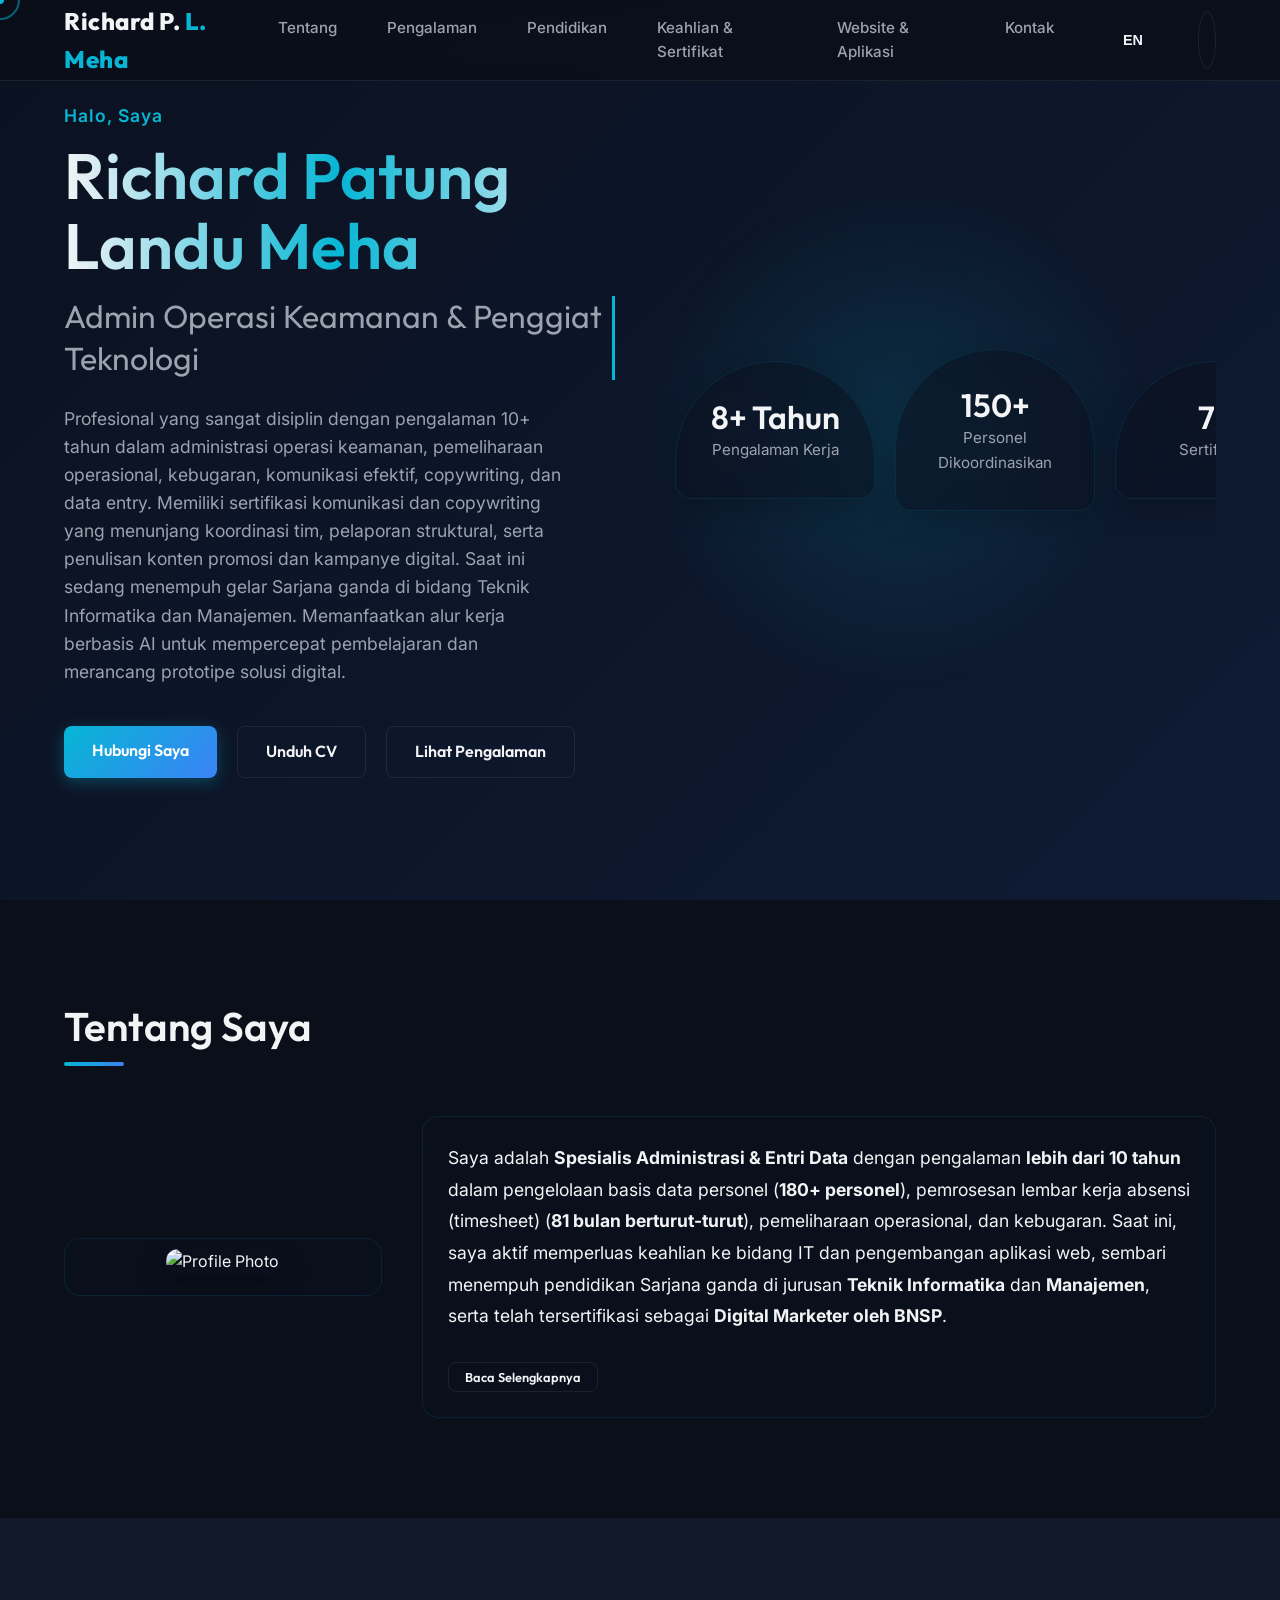
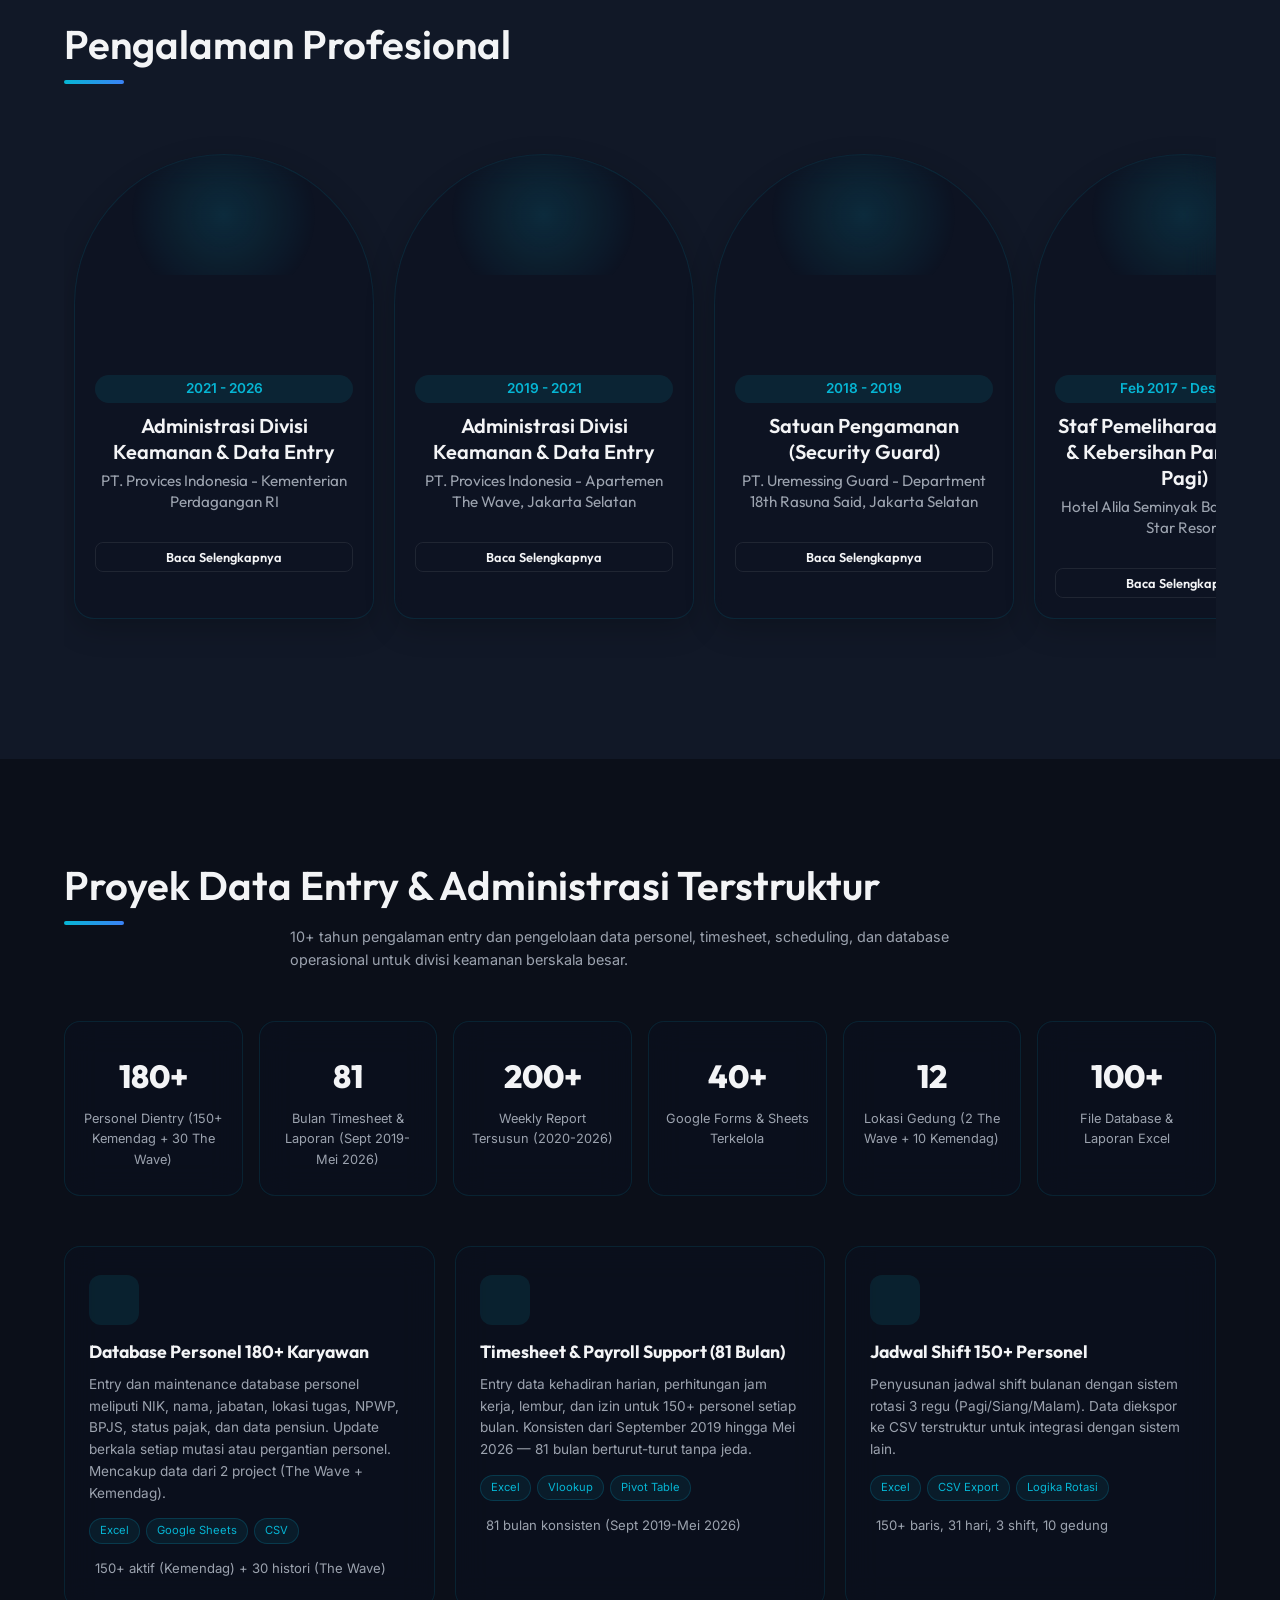
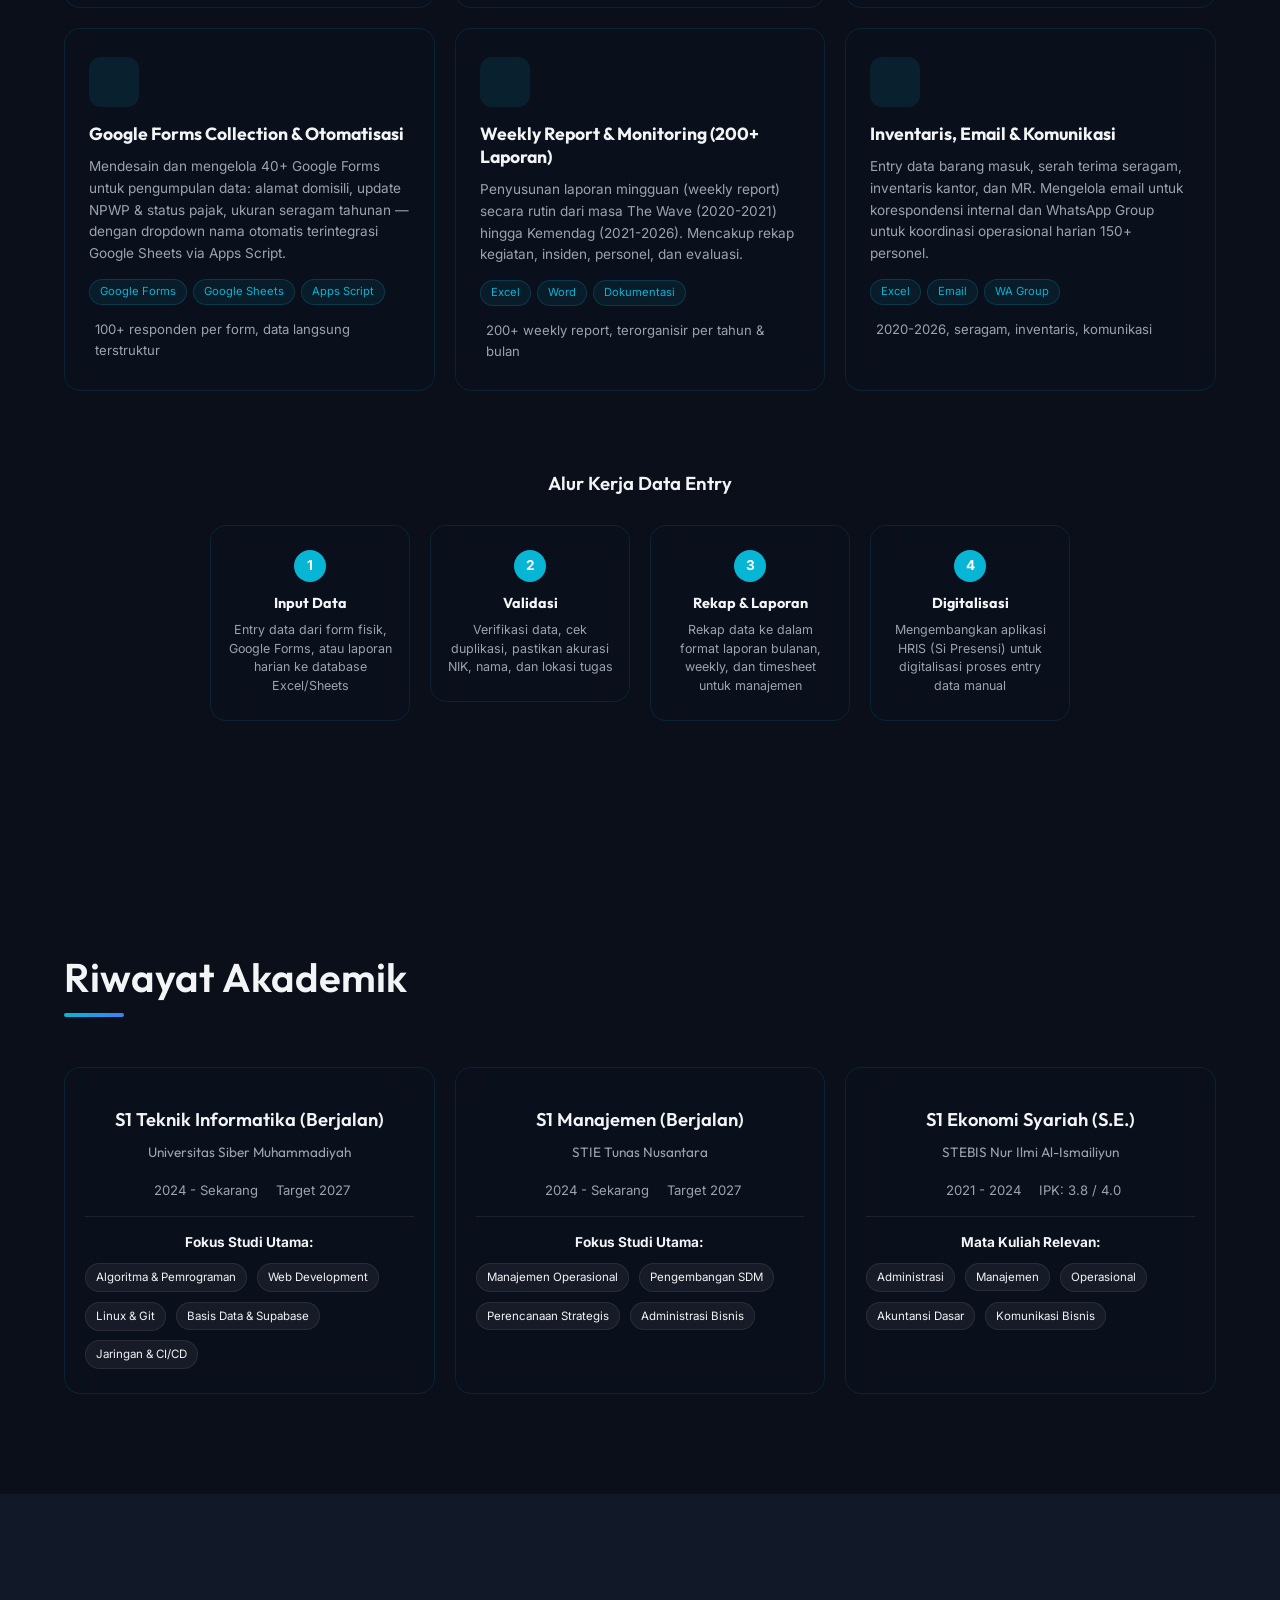
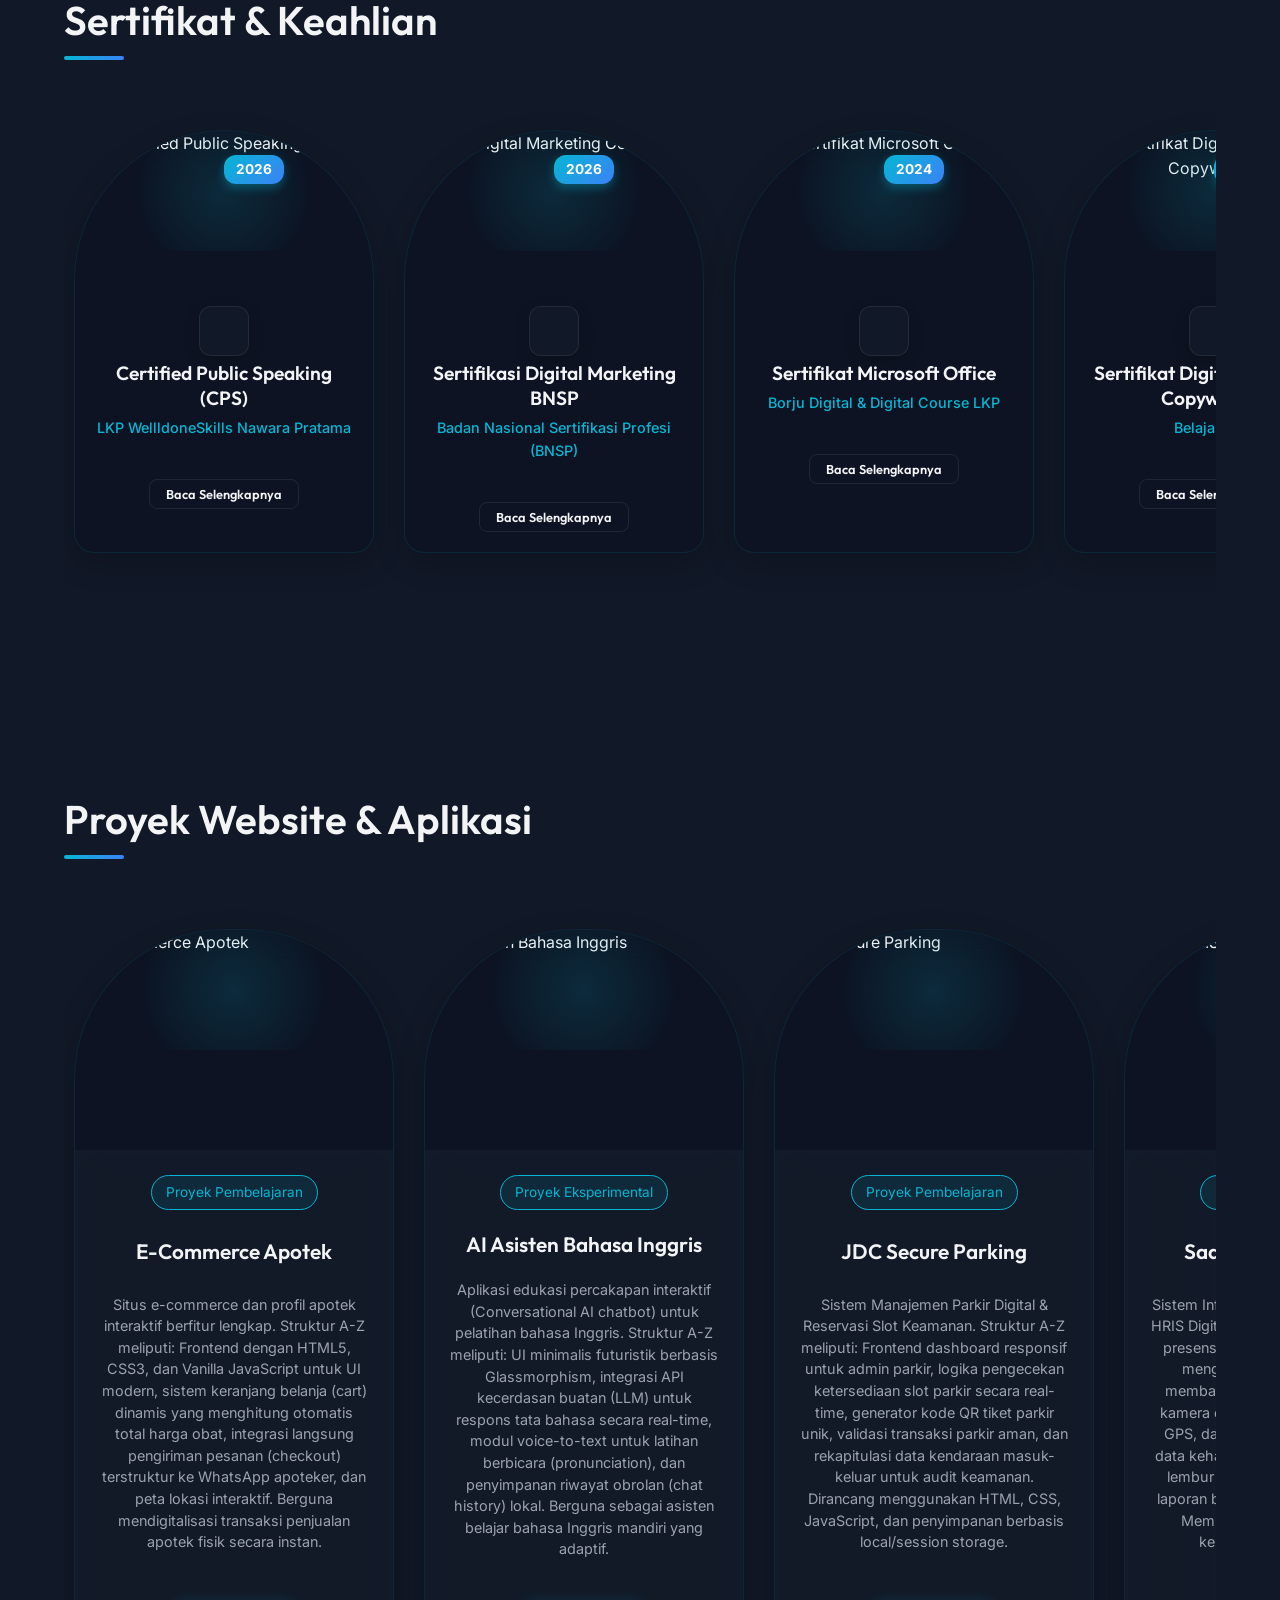
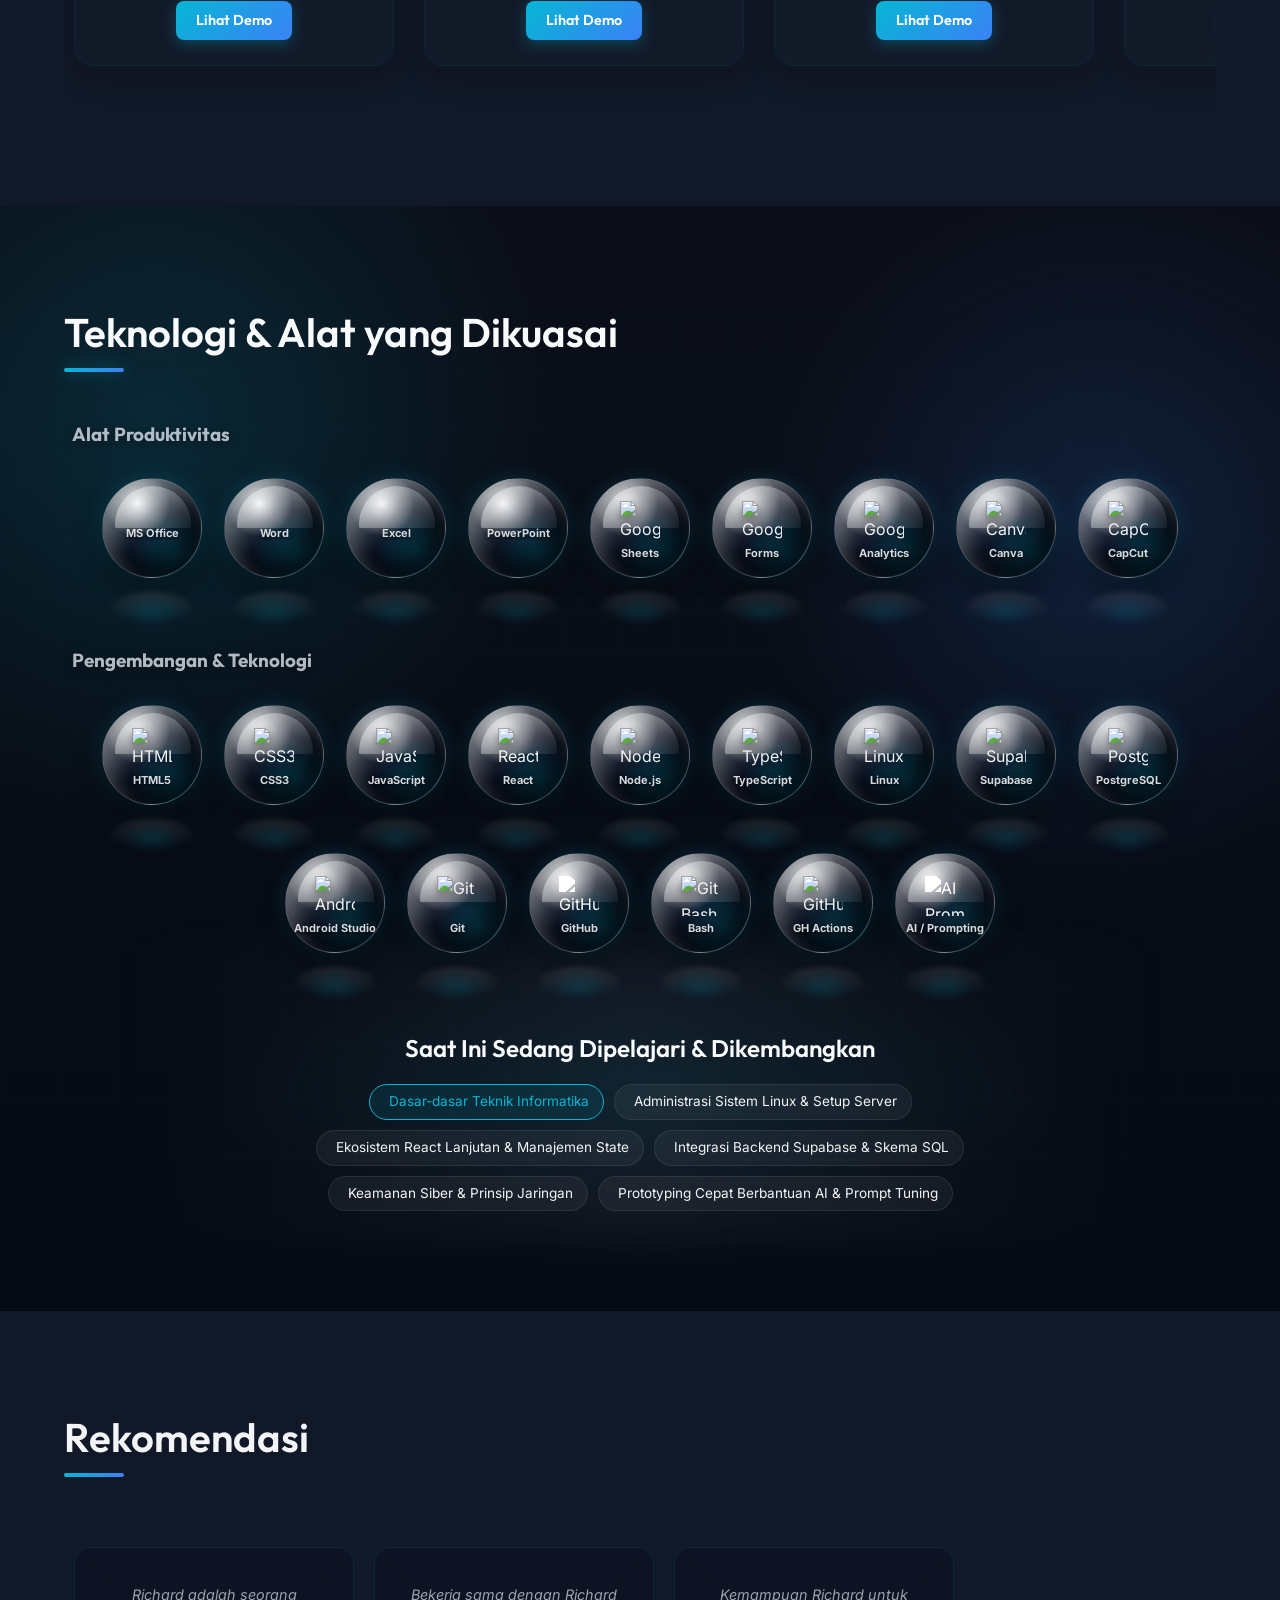
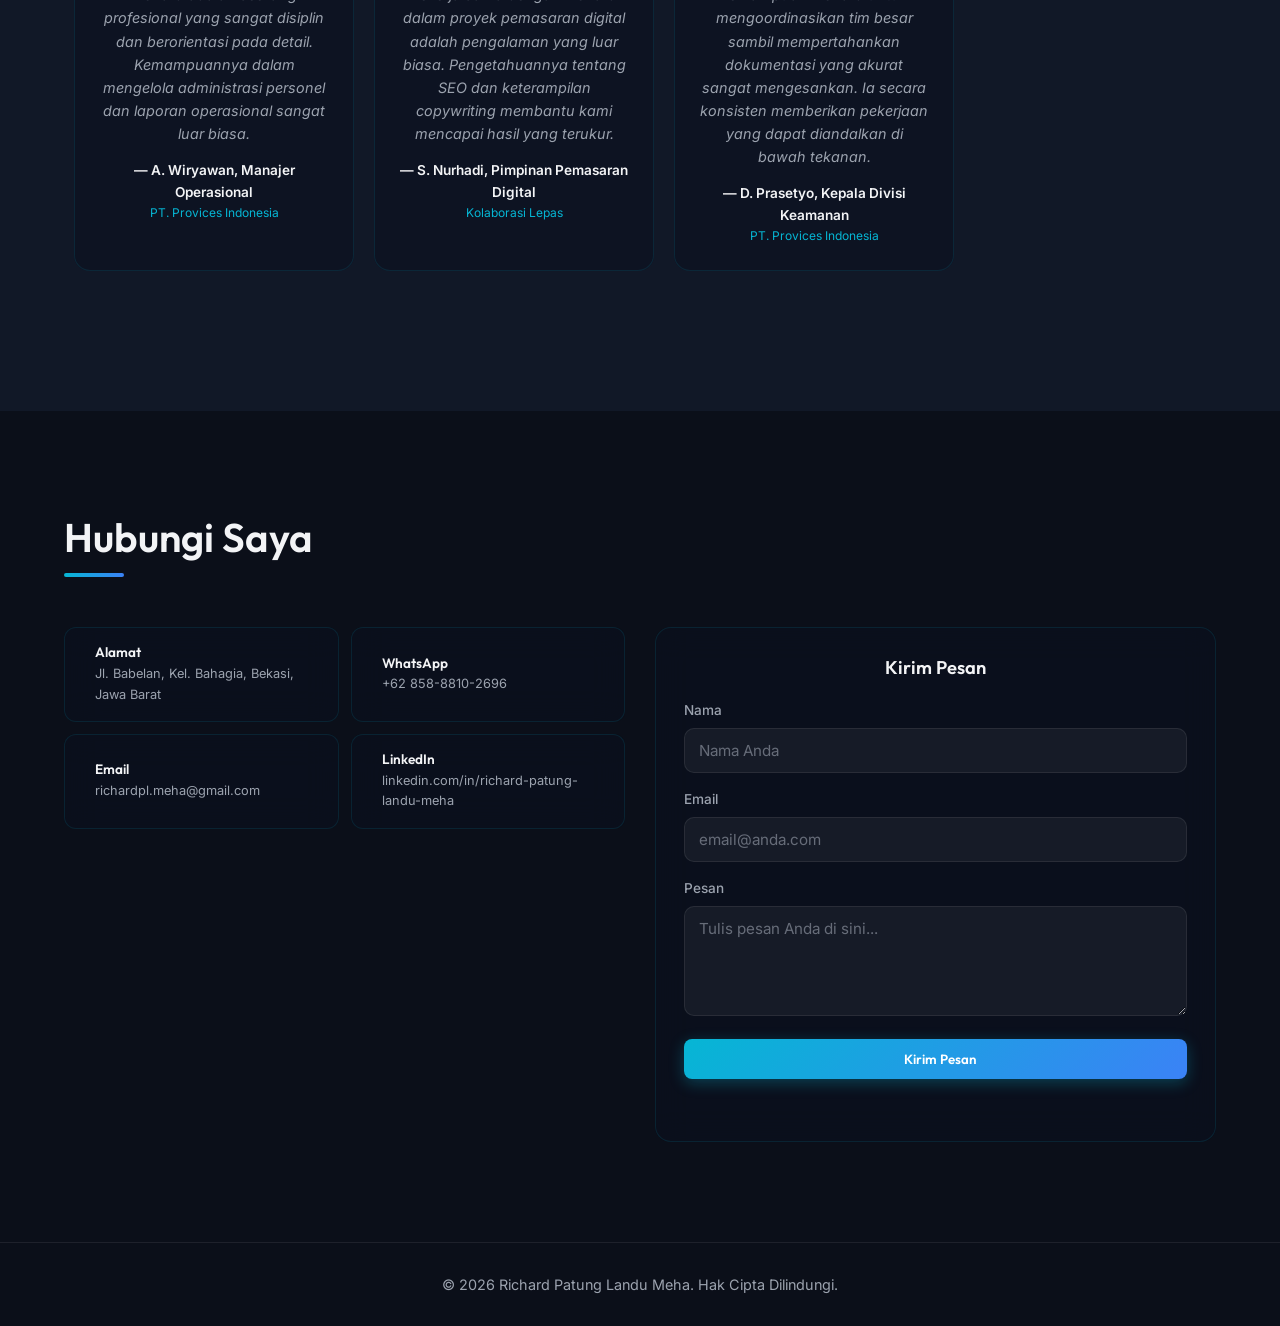
==== commit 4909c1fb: "feat: add Fit24 Gym Sanur & CushCush Gallery work experiences and update experience stats to 10+ yea" ====
--- a/index.html
+++ b/index.html
@@ -5,7 +5,7 @@
     <meta charset="UTF-8">
     <meta name="viewport" content="width=device-width, initial-scale=1.0">
     <title>Richard Patung Landu Meha — Security Operations Admin &amp; Technology Enthusiast</title>
-    <meta name="description" content="Portofolio Richard Patung Landu Meha — Profesional Administrasi Operasional Keamanan, Digital Marketer Tersertifikasi BNSP, dan Penggiat Teknologi. 7+ tahun pengalaman di bidang administrasi operasional, SEO, copywriting & eksplorasi teknologi.">
+    <meta name="description" content="Portofolio Richard Patung Landu Meha — Profesional Administrasi Operasional Keamanan, Digital Marketer Tersertifikasi BNSP, dan Penggiat Teknologi. 10+ tahun pengalaman di bidang administrasi operasional, SEO, copywriting &amp; eksplorasi teknologi.">
     <meta name="keywords" content="Richard Patung Landu Meha, administrasi, digital marketing, web developer, portofolio, BNSP, SEO, copywriting, Bekasi">
     <meta name="author" content="Richard Patung Landu Meha">
 
@@ -15,7 +15,7 @@
 
     <!-- Open Graph (Facebook, LinkedIn, WhatsApp) -->
     <meta property="og:title" content="Richard Patung Landu Meha — Admin, Digital Marketing &amp; Web Developer">
-    <meta property="og:description" content="Profesional Administrasi Perkantoran &amp; Digital Marketer Tersertifikasi BNSP. 7+ tahun pengalaman, ±150 personel dikoordinasi, 6+ sertifikasi.">
+    <meta property="og:description" content="Profesional Administrasi Perkantoran &amp; Digital Marketer Tersertifikasi BNSP. 10+ tahun pengalaman, ±150 personel dikoordinasi, 6+ sertifikasi.">
     <meta property="og:image" content="https://rihard-cyber.github.io/images/foto-profil.jpg">
     <meta property="og:url" content="https://rihard-cyber.github.io/">
     <meta property="og:type" content="website">
@@ -24,7 +24,7 @@
     <!-- Twitter Card -->
     <meta name="twitter:card" content="summary_large_image">
     <meta name="twitter:title" content="Richard Patung Landu Meha — Admin, Digital Marketing &amp; Web Developer">
-    <meta name="twitter:description" content="Profesional Administrasi Perkantoran &amp; Digital Marketer Tersertifikasi BNSP. 7+ tahun pengalaman.">
+    <meta name="twitter:description" content="Profesional Administrasi Perkantoran &amp; Digital Marketer Tersertifikasi BNSP. 10+ tahun pengalaman.">
     <meta name="twitter:image" content="https://rihard-cyber.github.io/images/foto-profil.jpg">
 
     <!-- PWA -->
@@ -93,8 +93,8 @@
                 <p class="greeting"><span class="lang-id">Halo, Saya</span><span class="lang-en">Hello, I am</span></p>
                 <h1 class="name">Richard Patung Landu Meha</h1>
                 <h2 class="role"><span class="lang-id">Admin Operasi Keamanan &amp; Penggiat Teknologi</span><span class="lang-en">Security Operations Admin &amp; Technology Enthusiast</span></h2>
-                <p class="summary lang-id">Profesional yang sangat disiplin dengan pengalaman 7+ tahun dalam administrasi operasi keamanan, komunikasi efektif, copywriting, dan data entry. Memiliki sertifikasi komunikasi dan copywriting yang menunjang koordinasi tim, pelaporan struktural, serta penulisan konten promosi dan kampanye digital. Saat ini sedang menempuh gelar Sarjana ganda di bidang Teknik Informatika dan Manajemen. Memanfaatkan alur kerja berbasis AI untuk mempercepat pembelajaran dan merancang prototipe solusi digital.</p>
-                <p class="summary lang-en">Highly disciplined professional with 7+ years of experience in security operations administration, effective communication, copywriting, and data entry. Holds certifications in communication and copywriting supporting team coordination, structural reporting, and digital promotional campaign writing. Currently pursuing dual Bachelor's degrees in Informatics Engineering and Management, leveraging AI workflows to accelerate learning and build digital prototypes.</p>
+                <p class="summary lang-id">Profesional yang sangat disiplin dengan pengalaman 10+ tahun dalam administrasi operasi keamanan, pemeliharaan operasional, kebugaran, komunikasi efektif, copywriting, dan data entry. Memiliki sertifikasi komunikasi dan copywriting yang menunjang koordinasi tim, pelaporan struktural, serta penulisan konten promosi dan kampanye digital. Saat ini sedang menempuh gelar Sarjana ganda di bidang Teknik Informatika dan Manajemen. Memanfaatkan alur kerja berbasis AI untuk mempercepat pembelajaran dan merancang prototipe solusi digital.</p>
+                <p class="summary lang-en">Highly disciplined professional with 10+ years of experience across security operations administration, operational maintenance, fitness coaching, effective communication, copywriting, and data entry. Holds certifications in communication and copywriting supporting team coordination, structural reporting, and digital promotional campaign writing. Currently pursuing dual Bachelor's degrees in Informatics Engineering and Management, leveraging AI workflows to accelerate learning and build digital prototypes.</p>
                 <div class="hero-cta">
                     <a href="#contact" class="btn btn-primary" aria-label="Contact Me"><span class="lang-id">Hubungi Saya</span><span class="lang-en">Contact Me</span></a>
                     <a href="cv-ats.html?print=true" target="_blank" class="btn btn-secondary" aria-label="Download CV" id="cv-hero-btn"><span class="lang-id">Unduh CV</span><span class="lang-en">Download CV</span></a>
@@ -107,8 +107,8 @@
                     style="cursor: pointer;">
                     <div class="stat">
                         <i class="ph-fill ph-briefcase"></i>
-                        <h3 id="stat-experience" data-label="+ Tahun">7+ Tahun</h3>
-                        <p>Pengalaman Kerja</p>
+                        <h3 id="stat-experience" data-label="+ Tahun">10+ Tahun</h3>
+                        <p><span class="lang-id">Pengalaman Kerja</span><span class="lang-en">Work Experience</span></p>
                     </div>
                 </div>
                 <div class="glass-card hero-stats glow-border-card"
@@ -148,7 +148,8 @@
                     <p style="text-align:center; font-size:0.8rem; margin-top:10px; color:var(--text-secondary);"></p>
                 </div>
                 <div class="about-text glass-panel glow-border-card">
-                    <p>Saya adalah <strong>Spesialis Administrasi &amp; Entri Data</strong> dengan pengalaman <strong>lebih dari 7 tahun</strong> dalam pengelolaan basis data personel (<strong>180+ personel</strong>), pemrosesan lembar kerja absensi (timesheet) (<strong>81 bulan berturut-turut</strong>), penjadwalan shift, dan pelaporan operasional. Saat ini, saya aktif memperluas keahlian ke bidang IT dan pengembangan aplikasi web, sembari menempuh pendidikan Sarjana ganda di jurusan <strong>Teknik Informatika</strong> dan <strong>Manajemen</strong>, serta telah tersertifikasi sebagai <strong>Digital Marketer oleh BNSP</strong>.</p>
+                    <p class="lang-id">Saya adalah <strong>Spesialis Administrasi &amp; Entri Data</strong> dengan pengalaman <strong>lebih dari 10 tahun</strong> dalam pengelolaan basis data personel (<strong>180+ personel</strong>), pemrosesan lembar kerja absensi (timesheet) (<strong>81 bulan berturut-turut</strong>), pemeliharaan operasional, dan kebugaran. Saat ini, saya aktif memperluas keahlian ke bidang IT dan pengembangan aplikasi web, sembari menempuh pendidikan Sarjana ganda di jurusan <strong>Teknik Informatika</strong> dan <strong>Manajemen</strong>, serta telah tersertifikasi sebagai <strong>Digital Marketer oleh BNSP</strong>.</p>
+                    <p class="lang-en">I am an <strong>Administration &amp; Data Entry Specialist</strong> with <strong>over 10 years of experience</strong> managing personnel databases (<strong>180+ staff</strong>), attendance timesheets (<strong>81 consecutive months</strong>), operational facility upkeep, and fitness instruction. Currently expanding my expertise into IT and web app development while pursuing dual Bachelor's degrees in <strong>Informatics Engineering</strong> and <strong>Management</strong>, certified as a <strong>Digital Marketer by BNSP</strong>.</p>
                     <div class="expandable-content">
                         <p>Saya memiliki keahlian mendalam dalam mengoperasikan <strong>Microsoft Excel</strong> (seperti fungsi Vlookup, Pivot Tables, dan Validasi Data), <strong>Google Workspace</strong> (Docs, Sheets, Forms, serta Apps Script untuk otomatisasi dropdown), dan telah menyusun lebih dari 200 laporan mingguan maupun bulanan. Selain itu, saya berpengalaman mengoordinasikan operasional lebih dari 150 personel yang tersebar di 10 gedung melalui media email dan komunikasi grup. Saya juga terbiasa merumuskan **Rencana Kerja (Master Plan) bulanan &amp; mingguan**, merancang **Struktur Organisasi operasional**, serta menyusun **Laporan Patroli Sapu Jagat**, **Pemantauan CCTV**, hingga **Resume Laporan Bulanan** komprehensif yang mencakup administrasi BPJS, rotasi personel, evaluasi insiden, serta rekomendasi taktis bagi manajemen.</p>
 
@@ -230,17 +231,130 @@
                                 data-gallery="images/pengalaman1-1.jpg,images/pengalaman1-2.jpg,images/pengalaman1-3.jpg,images/pengalaman1-4.jpg">
                         </div>
                         <span class="timeline-date">2018 - 2019</span>
-                        <h3 class="job-title">Satuan Pengamanan (Security)</h3>
+                        <h3 class="job-title">
+                            <span class="lang-id">Satuan Pengamanan (Security Guard)</span>
+                            <span class="lang-en">Security Guard</span>
+                        </h3>
                         <h4 class="company">PT. Uremessing Guard - Department 18th Rasuna Said, Jakarta Selatan</h4>
-                        <ul class="job-duties expandable-content">
-                            <li>Melaksanakan pengamanan area gedung serta menjaga akses masuk dan penerimaan tamu.
-                            </li>
+                        <ul class="job-duties expandable-content lang-id">
+                            <li>Melaksanakan pengamanan area gedung serta menjaga akses masuk dan penerimaan tamu.</li>
                             <li>Melakukan patroli rutin dan memeriksa kondisi area operasional.</li>
                             <li>Memantau aktivitas lingkungan kerja dan mencegah potensi gangguan.</li>
                             <li>Menyusun laporan kegiatan pengamanan melalui Grup WhatsApp untuk pimpinan.</li>
                         </ul>
+                        <ul class="job-duties expandable-content lang-en">
+                            <li>Managed building perimeter security, access control, and guest reception.</li>
+                            <li>Executed scheduled security patrols and monitored operational facility conditions.</li>
+                            <li>Supervised workspace environment to mitigate safety risks and disruptions.</li>
+                            <li>Prepared daily security activity logs via WhatsApp group for leadership.</li>
+                        </ul>
                         <button class="btn btn-secondary btn-sm read-more-btn"
-                            style="margin-top: 15px; font-size: 0.8rem; padding: 6px 16px;">Baca Selengkapnya</button>
+                            style="margin-top: 15px; font-size: 0.8rem; padding: 6px 16px;">
+                            <span class="lang-id">Baca Selengkapnya</span>
+                            <span class="lang-en">Read More</span>
+                        </button>
+                    </div>
+                </div>
+
+                <!-- Job 4: Hotel Alila Seminyak Bali (Shift Pagi) -->
+                <div class="timeline-item fade-in-up">
+                    <div class="timeline-content glow-border-card">
+                        <div class="job-photo">
+                            <img loading="lazy" src="images/alila-seminyak.jpg"
+                                onerror="this.src='https://placehold.co/600x250/1F2937/06B6D4?text=Hotel+Alila+Seminyak+Bali'"
+                                alt="Hotel Alila Seminyak Bali" class="exp-img">
+                        </div>
+                        <span class="timeline-date">Feb 2017 - Des 2017</span>
+                        <h3 class="job-title">
+                            <span class="lang-id">Staf Pemeliharaan Lanskap &amp; Kebersihan Pantai (Shift Pagi)</span>
+                            <span class="lang-en">Landscape &amp; Beach Caretaker (Daytime Shift)</span>
+                        </h3>
+                        <h4 class="company">Hotel Alila Seminyak Bali — Luxury 5-Star Resort</h4>
+                        <ul class="job-duties expandable-content lang-id">
+                            <li><strong>Lanskap &amp; Perawatan Tanaman Resort:</strong> Melaksanakan pemeliharaan harian taman dan vegetasi tropis di resort mewah bintang 5, meliputi penyiraman terstruktur, pemangkasan daun mati/kering, dan peremajaan tanaman.</li>
+                            <li><strong>Sanitasi &amp; Kebersihan Area Pantai:</strong> Membersihkan bibir pantai resort dari sampah plastik, puing-puing, dan kayu terdampar (driftwood) guna menjaga keindahan pesisir yang asri dan aman bagi para tamu resort.</li>
+                            <li><strong>Pencegahan Risiko K3 Lingkungan:</strong> Memastikan jalur pejalan kaki area luar bebas dari material berbahaya dan tajam, mendukung standar keselamatan tinggi fasilitas perhotelan kelas dunia.</li>
+                            <li><strong>Koordinasi Operasional Outdoor:</strong> Berkolaborasi dengan tim manajemen fasilitas resort dalam pelaporan harian kondisi kebersihan area exterior.</li>
+                        </ul>
+                        <ul class="job-duties expandable-content lang-en">
+                            <li><strong>Resort Landscape &amp; Botanical Maintenance:</strong> Executed daily maintenance for 5-star luxury resort gardens, including structured watering, pruning dead foliage, and tropical plant care.</li>
+                            <li><strong>Beachfront Sanitation &amp; Environmental Care:</strong> Cleared resort beachfront premises of plastic waste, debris, and marine driftwood to maintain pristine coastal views for luxury resort guests.</li>
+                            <li><strong>Outdoor Safety &amp; Risk Mitigation:</strong> Inspected exterior walking paths to remove safety hazards, ensuring full compliance with world-class hospitality standards.</li>
+                            <li><strong>Grounds Operational Coordination:</strong> Partnered with the resort Facilities team to submit daily exterior property condition logs.</li>
+                        </ul>
+                        <button class="btn btn-secondary btn-sm read-more-btn"
+                            style="margin-top: 15px; font-size: 0.8rem; padding: 6px 16px;">
+                            <span class="lang-id">Baca Selengkapnya</span>
+                            <span class="lang-en">Read More</span>
+                        </button>
+                    </div>
+                </div>
+
+                <!-- Job 5: Fit24 Gym Sanur Bali (Shift Malam) -->
+                <div class="timeline-item fade-in-up">
+                    <div class="timeline-content glow-border-card">
+                        <div class="job-photo">
+                            <img loading="lazy" src="images/fit24-sanur.jpg"
+                                onerror="this.src='https://placehold.co/600x250/1F2937/06B6D4?text=Fit24+Sanur+Fitness'"
+                                alt="Fit24 Gym Sanur" class="exp-img">
+                        </div>
+                        <span class="timeline-date">Feb 2017 - Des 2017</span>
+                        <h3 class="job-title">
+                            <span class="lang-id">Personal Fitness Trainer &amp; Instruktur Kebugaran (Shift Malam)</span>
+                            <span class="lang-en">Personal Fitness Trainer &amp; Fitness Instructor (Evening Shift)</span>
+                        </h3>
+                        <h4 class="company">Fit24 Gym, Sanur, Bali</h4>
+                        <ul class="job-duties expandable-content lang-id">
+                            <li><strong>Pelatihan Personal &amp; Program Latihan:</strong> Merancang dan mendampingi program latihan fisik terpersonalisasi (customized fitness plans) untuk member lokal dan wisatawan mancanegara sesuai target kebugaran.</li>
+                            <li><strong>Pengawasan Teknik &amp; Form Olahraga:</strong> Mengoreksi postur serta teknik eksekusi gerakan latihan beban (weight training) dan kardio untuk mencegah cedera serta memaksimalkan hasil.</li>
+                            <li><strong>Monitoring Progres &amp; Edukasi Nutrisi:</strong> Memantau perkembangan komposisi fisik member secara berkala dan memberikan motivasi serta edukasi pola hidup sehat berdisiplin tinggi.</li>
+                            <li><strong>Sanitasi &amp; Perawatan Alat Gym:</strong> Menjaga higienitas, sterilisasi, dan kelayakan operasional seluruh peralatan fitness sebelum dan sesudah sesi latihan.</li>
+                        </ul>
+                        <ul class="job-duties expandable-content lang-en">
+                            <li><strong>Personalized Fitness Coaching:</strong> Formulated and executed tailored workout programs for local members and international tourists to meet specific body conditioning goals.</li>
+                            <li><strong>Exercise Form &amp; Safety Supervision:</strong> Monitored posture and lifting mechanics during weight training and cardio to prevent injuries and optimize training efficiency.</li>
+                            <li><strong>Client Progress Tracking:</strong> Evaluated client physical progress periodically while offering continuous motivation and healthy lifestyle guidance.</li>
+                            <li><strong>Equipment Maintenance &amp; Hygiene:</strong> Maintained high standards of cleanliness, sanitization, and operational readiness across all fitness equipment.</li>
+                        </ul>
+                        <button class="btn btn-secondary btn-sm read-more-btn"
+                            style="margin-top: 15px; font-size: 0.8rem; padding: 6px 16px;">
+                            <span class="lang-id">Baca Selengkapnya</span>
+                            <span class="lang-en">Read More</span>
+                        </button>
+                    </div>
+                </div>
+
+                <!-- Job 6: CushCush Gallery Denpasar Bali -->
+                <div class="timeline-item fade-in-up">
+                    <div class="timeline-content glow-border-card">
+                        <div class="job-photo">
+                            <img loading="lazy" src="images/cushcush-gallery.jpg"
+                                onerror="this.src='https://placehold.co/600x250/1F2937/06B6D4?text=CushCush+Gallery+Bali'"
+                                alt="CushCush Gallery Denpasar Bali" class="exp-img">
+                        </div>
+                        <span class="timeline-date">Feb 2016 - Des 2016</span>
+                        <h3 class="job-title">
+                            <span class="lang-id">Operator Mesin Pemotongan Kerang &amp; Tim Produksi Kerajinan</span>
+                            <span class="lang-en">Shell Cutting Machine Operator &amp; Craft Production Staff</span>
+                        </h3>
+                        <h4 class="company">CushCush Gallery, Denpasar, Bali</h4>
+                        <ul class="job-duties expandable-content lang-id">
+                            <li><strong>Operasi Mesin Presisi &amp; Pemotongan Material:</strong> Memotong dan membentuk material kerang alami (mother of pearl) menggunakan mesin pemotong presisi sesuai spesifikasi desain produk furnitur dan seni interior tinggi.</li>
+                            <li><strong>Quality Control Bahan Baku:</strong> Melakukan proses seleksi ketat kualitas kerang alami, menekan tingkat limbah (waste) produksi di bawah 5%, dan memastikan integritas material.</li>
+                            <li><strong>Pemasangan Inlay &amp; Finishing Produk:</strong> Menyusun dan memposisikan potongan-potongan kerang (shell inlay) pada pesanan furnitur custom dan karya seni galeri dengan ketelitian ekstra tinggi.</li>
+                            <li><strong>Kepatuhan K3 &amp; Log Harian:</strong> Menerapkan standar keselamatan kerja pada pengoperasian mesin potong serta meng-entry log penggunaan bahan baku ke laporan produksi harian.</li>
+                        </ul>
+                        <ul class="job-duties expandable-content lang-en">
+                            <li><strong>Precision Machine Operation &amp; Shell Cutting:</strong> Operated machinery to cut natural raw shell materials (mother of pearl) following custom furniture and interior art specifications.</li>
+                            <li><strong>Raw Material Quality Control:</strong> Inspected raw shells for defects, optimizing material usage to maintain production waste under 5%.</li>
+                            <li><strong>Inlay Crafting &amp; Finishing:</strong> Assembled intricate shell inlays on high-end custom furniture pieces and art gallery exhibits with meticulous attention to detail.</li>
+                            <li><strong>Safety Compliance &amp; Production Logging:</strong> Followed industrial safety standards for cutting machinery and logged daily raw material inventory usage into production records.</li>
+                        </ul>
+                        <button class="btn btn-secondary btn-sm read-more-btn"
+                            style="margin-top: 15px; font-size: 0.8rem; padding: 6px 16px;">
+                            <span class="lang-id">Baca Selengkapnya</span>
+                            <span class="lang-en">Read More</span>
+                        </button>
                     </div>
                 </div>
             </div>
@@ -253,7 +367,7 @@
             <div class="section-header fade-in">
                 <h2>Proyek Data Entry &amp; Administrasi Terstruktur</h2>
                 <div class="divider"></div>
-                <p style="color: var(--text-secondary); max-width: 700px; margin: 0 auto; font-size: 0.9rem;">7+ tahun pengalaman entry dan pengelolaan data personel, timesheet, scheduling, dan database operasional untuk divisi keamanan berskala besar.</p>
+                <p style="color: var(--text-secondary); max-width: 700px; margin: 0 auto; font-size: 0.9rem;">10+ tahun pengalaman entry dan pengelolaan data personel, timesheet, scheduling, dan database operasional untuk divisi keamanan berskala besar.</p>
             </div>
 
             <div class="data-stats-grid fade-in-up">
